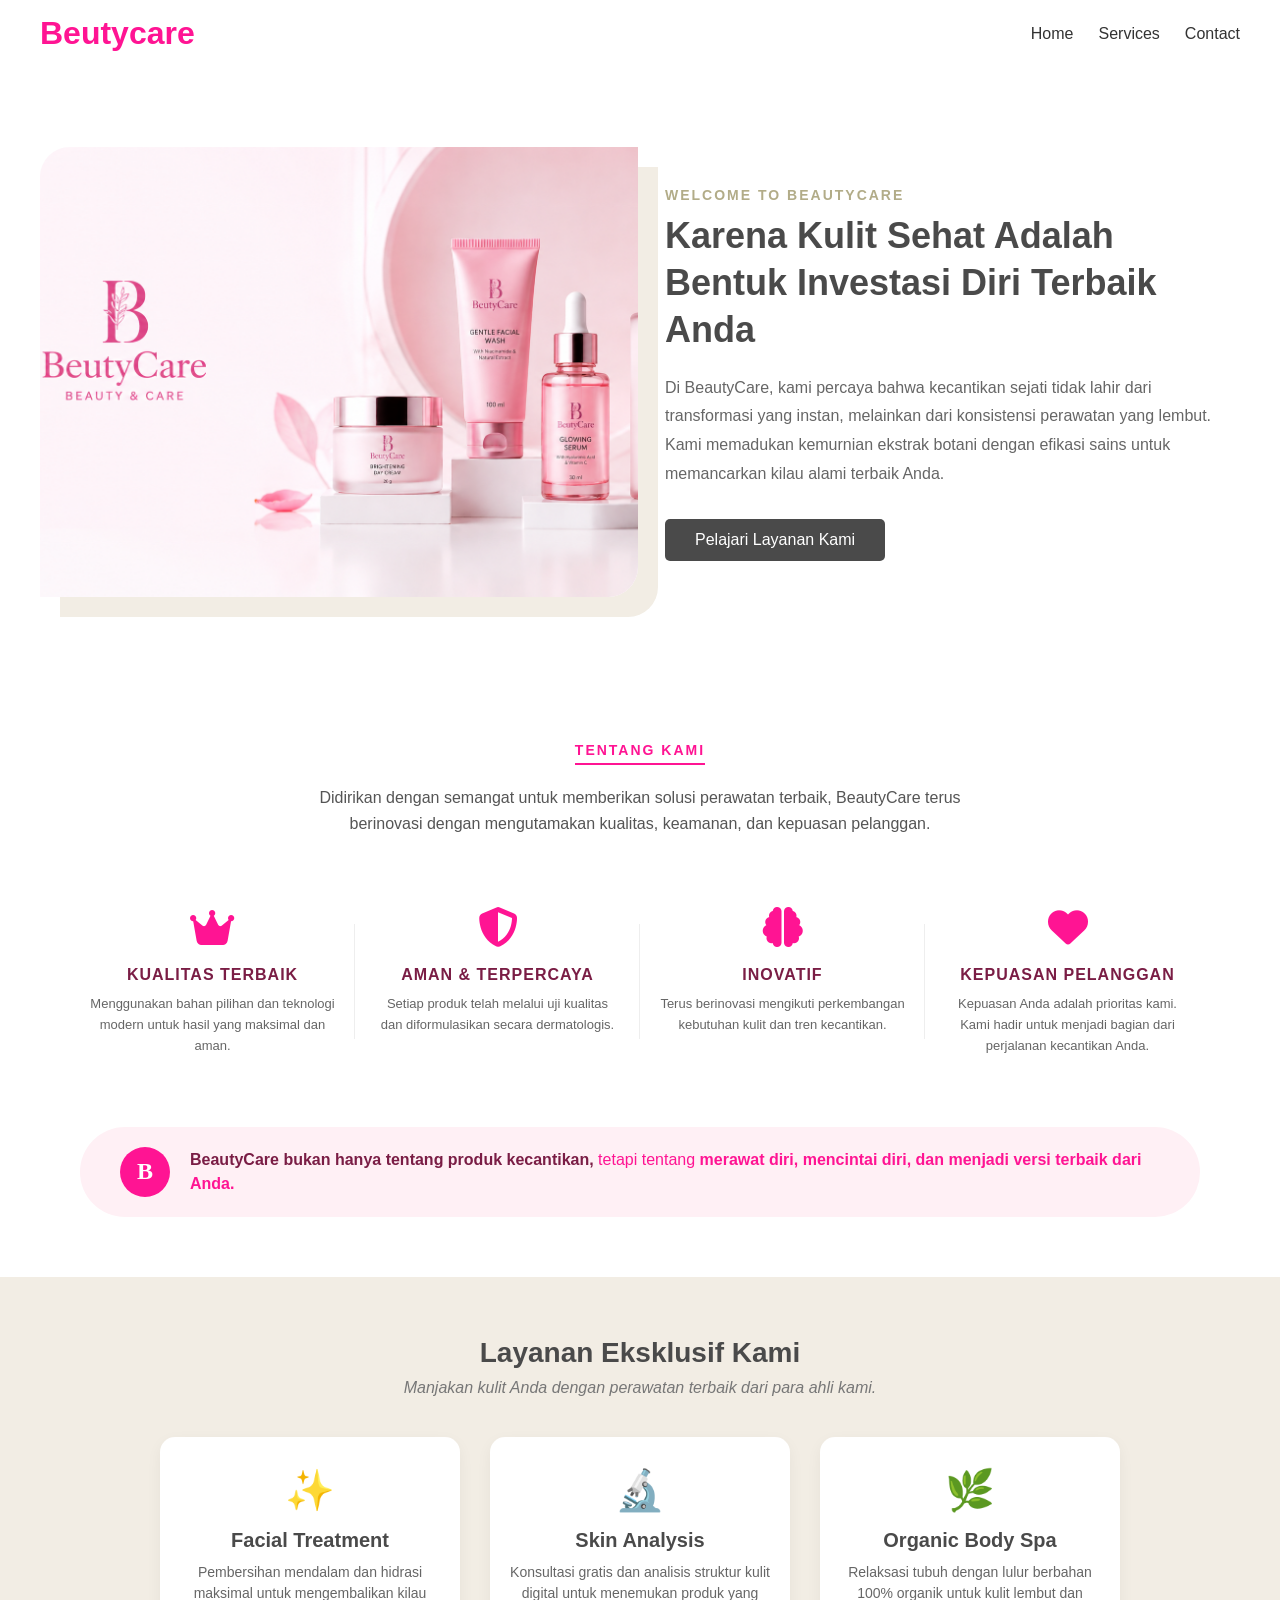
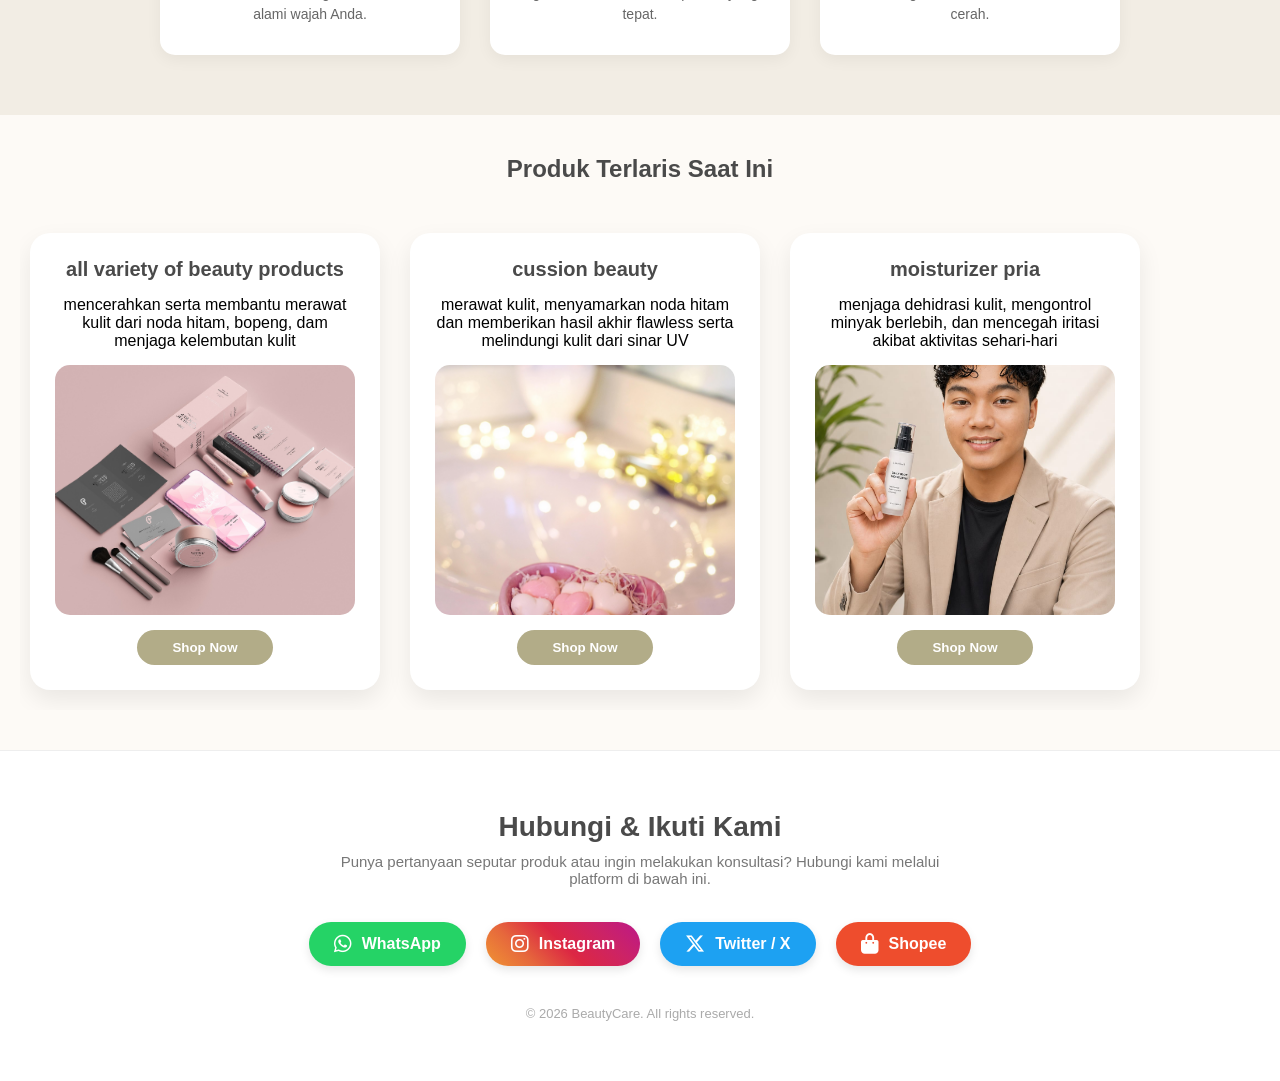
==== index.html @ 5759608c "Add files via upload" ====
<!DOCTYPE html>
<html lang="en">
<head>
  <meta charset="UTF-8">
  <meta name="viewport" content="width=device-width, initial-scale=1.0">
  <link rel="stylesheet" href="style.css">
  <link rel="stylesheet" href="https://cdnjs.cloudflare.com/ajax/libs/font-awesome/6.4.0/css/all.min.css">
  <title>Beutycare</title>
</head>
 <style>

  /*deskripsi umum untuk tentang perusahaan*/
  #Home {
    padding: 80px 40px;
    background-color: #ffffff;
    display: flex;
    justify-content: center;
}

.home-container {
    display: flex;
    align-items: center;
    gap: 50px;
    max-width: 1200px;
    width: 100%;
}

/* Mengatur Kolom Gambar */
.home-image {
    flex: 1;
}

.home-image img {
    width: 104%;
    max-width: 1000px;
    height: 450px;
    object-fit: cover;
    border-radius: 30px 0px 30px 0px; /* Bentuk sudut melengkung yang unik dan estetik */
    box-shadow: 20px 20px 0px #f2ede4; /* Efek aksen kotak di belakang gambar */
}

/* Mengatur Kolom Teks */
.home-content {
    flex: 1;
}

.home-content span {
    font-size: 14px;
    letter-spacing: 2px;
    color: #B2AC88; /* Hijau Sage */
    font-weight: bold;
    display: block;
    margin-bottom: 10px;
}

.home-content h2 {
    font-size: 36px;
    color: #4a4a4a;
    line-height: 1.3;
    margin-bottom: 20px;
    font-family: Arial, sans-serif;
}

.home-content p {
    font-size: 16px;
    color: #666;
    line-height: 1.8;
    margin-bottom: 30px;
}

/* Tombol Jelajah */
.btn-explore {
    display: inline-block;
    padding: 12px 30px;
    background-color: #4a4a4a;
    color: white;
    text-decoration: none;
    border-radius: 5px;
    font-weight: 500;
    transition: 0.3s;
}

.btn-explore:hover {
    background-color: #B2AC88;
    transform: translateX(5px); /* Efek bergeser sedikit ke kanan saat di-hover */
}

/* Responsif untuk Layanan HP */
@media (max-width: 768px) {
    .home-container {
        flex-direction: column; /* Gambar pindah ke atas, teks ke bawah saat di HP */
        text-align: center;
        gap: 30px;
    }
    .home-image img {
        height: 300px;
        box-shadow: none; /* Hilangkan aksen kotak di HP agar tidak penuh */
    }
}

*{
  margin: 0;
  padding: 0;
  box-sizing: border-box;
  font-family: Arial, sans-serif;
}
header{
  background: white;
  padding: 15px 40px;
  display: flex;
  align-items: center;
  justify-content: space-between;
  box-shadow: 0 2px 10px rgba(0,0,0,0.1);
}

.logo{
  font-size: 32px;
  font-weight: bold;
  color: deeppink;
}

.search-box{
  flex: 1;
  margin: 0 40px;
}

.search-box input{
  width: 100%;
  padding: 12px 20px;
  border-radius: 30px;
  border: 1px solid #ddd;
  outline: none;
  font-size: 16px;
  background: #f5f5f5;
}

nav ul{
  list-style: none;
  display: flex;
  align-items: center;
  gap: 25px;
}

nav ul li a{
  text-decoration: none;
  color: #333;
  font-weight: 500;
  transition: 0.3s;
}

nav ul li a:hover{
  color: deeppink;
}

.hero button{
  padding: 10px 20px;
  background: deeppink;
  color: white;
  border: none;
  border-radius: 5px;
  cursor: pointer;
  font-size: 16px;
  display: block;

}

.home img{
  margin: 20px 0;
  width: 500px;
  height: 350px;
  object-fit: cover;
}

/* Container Utama Section Produk (Menutupi seluruh lebar layar) */
.container-produk {
    width: 100%;
    padding: 40px 20px;
    background-color: #fdfaf6;
}

.container-produk h2 {
    text-align: center;
    margin-bottom: 30px;
    color: #4a4a4a;
}

/* JALUR SLIDE: Membuat list produk berjejer ke kanan dan bisa di-scroll */
.container-produk .produk-list {
    list-style: none;
    display: flex;          /* Membuat isi list berjejer ke kanan */
    gap: 30px;              /* Jarak antar kartu produk */
    overflow-x: auto;       /* MEMBUAT FITUR SLIDE: Jika produk penuh, otomatis bisa di-scroll ke kanan */
    padding: 20px 10px;     /* Ruang agar bayangan card tidak terpotong */
    scroll-behavior: smooth;/* Membuat pergerakan slide lebih halus */
}

/* Menyembunyikan scrollbar bawaan browser agar terlihat lebih rapi (Opsional) */
.container-produk .produk-list::-webkit-scrollbar {
    height: 8px;            /* Mengatur tinggi scrollbar */
}
.container-produk .produk-list::-webkit-scrollbar-thumb {
    background: #B2AC88;    /* Warna scrollbar disamakan dengan warna tombol */
    border-radius: 10px;
}

/* KARTU PRODUK (CARD): Style untuk masing-masing kotak produk */
.container-produk .card {
    background: white;
    min-width: 350px;       /* PENTING: Menahan ukuran card agar tidak mengkeret saat di-slide */
    max-width: 350px;       
    padding: 25px;
    border-radius: 20px;     
    box-shadow: 0 10px 25px rgba(0, 0, 0, 0.08); 
    text-align: center;      
    
    /* Flexbox internal card agar kontennya tersusun rapi ke bawah */
    display: flex;
    flex-direction: column;
    align-items: center;
    gap: 15px;
}

/* Mengatur Gambar di dalam Card */
.container-produk .card img {
    width: 100%;             
    height: 250px;          /* Kita kunci tingginya agar semua produk seragam */
    border-radius: 15px;     
    object-fit: cover;      /* Agar gambar tidak gepeng karena tingginya dikunci */
}

/* Mengatur Judul di dalam Card */
.container-produk .card h1 {
    font-size: 20px;
    color: #4a4a4a;
    margin: 0;
}

/* Mengatur Tombol di dalam Card */
.container-produk .card button {
    background-color: #B2AC88; 
    color: white;
    padding: 10px 35px;
    border: none;
    border-radius: 50px;      
    font-weight: bold;
    cursor: pointer;
    transition: 0.3s ease;
    margin-top: auto;       /* Memaksa posisi tombol selalu paling bawah card */
}

.container-produk .card button:hover {
    background-color: #8d856a;
    transform: translateY(-3px); 
}

#services {
    padding: 60px 20px;
    background-color: #f2ede4; /* Latar belakang sage/cream hangat */
    text-align: center;
}

#services h2 {
    color: #4a4a4a;
    font-size: 28px;
    margin-bottom: 10px;
}

#services .subtitle {
    color: #777;
    margin-bottom: 40px;
    font-style: italic;
}

/* Membuat container layanan agar kotaknya berjejer */
.services-container {
    display: flex;
    justify-content: center;
    gap: 30px;
    flex-wrap: wrap; /* Jika layar kekecilan (seperti di HP), kotak akan otomatis turun ke bawah */
    max-width: 1200px;
    margin: 0 auto;
}

/* Style untuk setiap kotak layanan */
.service-box {
    background: white;
    padding: 30px 20px;
    border-radius: 15px;
    width: 300px;
    box-shadow: 0 5px 15px rgba(0,0,0,0.05);
    transition: 0.3s;
}

.service-box:hover {
    transform: translateY(-5px); /* Efek naik sedikit saat didekati kursor */
    box-shadow: 0 8px 25px rgba(0,0,0,0.1);
}

.service-icon {
    font-size: 40px;
    margin-bottom: 15px;
}

.service-box h3 {
    color: #4a4a4a;
    margin-bottom: 10px;
    font-size: 20px;
}

.service-box p {
    font-size: 14px;
    color: #666;
    line-height: 1.5;
}
/* Section Kontak & Sosmed */
#contact {
    padding: 60px 20px;
    background-color: #ffffff;
    text-align: center;
    border-top: 1px solid #eee;
}

#contact h2 {
    color: #4a4a4a;
    font-size: 28px;
    margin-bottom: 10px;
}

#contact .contact-subtitle {
    color: #777;
    margin-bottom: 35px;
    max-width: 600px;
    margin-left: auto;
    margin-right: auto;
    font-size: 15px;
}

/* Container untuk membungkus semua tombol sosmed */
.social-container {
    display: flex;
    justify-content: center;
    gap: 20px;
    flex-wrap: wrap; /* Agar otomatis turun ke bawah jika dibuka di HP */
    margin-bottom: 40px;
}

/* Desain Dasar Tombol Sosmed */
.social-box {
    display: flex;
    align-items: center;
    gap: 10px;
    padding: 12px 25px;
    border-radius: 30px;
    text-decoration: none;
    color: white;
    font-weight: bold;
    font-size: 16px;
    box-shadow: 0 4px 10px rgba(0,0,0,0.1);
    transition: transform 0.3s, box-shadow 0.3s;
}

/* Efek saat kursor menyentuh tombol */
.social-box:hover {
    transform: translateY(-5px);
    box-shadow: 0 6px 15px rgba(0,0,0,0.15);
}

.social-box i {
    font-size: 20px; /* Memperbesar ukuran ikon */
}

/* Pewarnaan Khusus Masing-masing Platform */
.whatsapp {
    background-color: #25D366;
}

.instagram {
    background: linear-gradient(45deg, #f09433 0%, #e6683c 25%, #dc2743 50%, #cc2366 75%, #bc1888 100%);
}

.twitter {
    background-color: #1DA1F2; /* Atau #000000 untuk tema X baru */
}

.shopee {
    background-color: #EE4D2D;
}

/* Teks Hak Cipta di paling bawah */
.footer-text {
    font-size: 13px;
    color: #aaa;
    margin-top: 20px;
}

/* about us */
#about-us {
    padding: 60px 40px;
    background-color: #ffffff;
    max-width: 1200px;
    margin: 0 auto;
    text-align: center;
}

/* 1. Header Styling */
.about-header span {
    font-size: 14px;
    letter-spacing: 2px;
    color: deeppink;
    font-weight: bold;
    border-bottom: 2px solid deeppink;
    padding-bottom: 5px;
    display: inline-block;
    margin-bottom: 20px;
}

.about-header p {
    font-size: 16px;
    color: #555;
    max-width: 700px;
    margin: 0 auto 50px auto;
    line-height: 1.6;
}

/* 2. Grid 4 Kolom (Pillars) */
.about-pillars {
    display: flex;
    justify-content: space-between;
    gap: 20px;
    margin-bottom: 50px;
}

.pillar-item {
    flex: 1;
    padding: 20px 10px;
    position: relative;
}

/* Memberikan garis pembatas vertikal antar kolom (seperti di gambar) */
.pillar-item:not(:last-child)::after {
    content: "";
    position: absolute;
    right: -10px;
    top: 20%;
    height: 60%;
    width: 1px;
    background-color: #eee;
}

.pillar-icon {
    font-size: 40px;
    color: deeppink;
    margin-bottom: 15px;
}

.pillar-item h3 {
    font-size: 16px;
    color: #7a1d45; /* Warna maroon/pink gelap untuk teks judul */
    margin-bottom: 10px;
    letter-spacing: 1px;
}

.pillar-item p {
    font-size: 13px;
    color: #666;
    line-height: 1.6;
}

/* 3. Banner Quote Styling */
.about-banner {
    display: flex;
    align-items: center;
    background-color: #fff0f5; /* Warna background pink muda soft */
    padding: 20px 40px;
    border-radius: 50px; /* Membuat ujung banner membulat sempurna */
    text-align: left;
    gap: 20px;
    margin-top: 30px;
}

.banner-logo {
    background-color: deeppink;
    color: white;
    width: 50px;
    height: 50px;
    font-size: 24px;
    font-weight: bold;
    font-family: 'Playfair Display', serif;
    display: flex;
    align-items: center;
    justify-content: center;
    border-radius: 50%;
    flex-shrink: 0; /* Mencegah logo gepeng di layar kecil */
}

.banner-text {
    font-size: 16px;
    color: deeppink;
    line-height: 1.5;
}

.banner-text strong {
    color: #7a1d45;
}

.banner-text span {
    font-weight: bold;
}

/* 4. Responsive untuk Layanan Handphone */
@media (max-width: 768px) {
    .about-pillars {
        flex-direction: column; /* Berubah jadi susun ke bawah jika di HP */
        gap: 40px;
    }
    .pillar-item:not(:last-child)::after {
        display: none; /* Hilangkan garis pembatas di HP */
    }
    .about-banner {
        flex-direction: column;
        text-align: center;
        border-radius: 20px;
        padding: 20px;
    }
}

</style>

<body>

<header>
  <div class="logo">Beutycare</div>
  
 

  <nav>
    <ul>
      <li><a href="#Home">Home</a></li>
      <li><a href="#services">Services</a></li>
      <li><a href="#contact">Contact</a></li>
    </ul>
  </nav>

</header>


  <section id="Home">
  <div class="home-container">
    <div class="home-image">
      <img src="img/ChatGPT Image May 14, 2026, 08_53_21 PM.png" alt="BeautyCare Brand Story">
    </div>
    
    <div class="home-content">
      <span>WELCOME TO BEAUTYCARE</span>
      <h2>Karena Kulit Sehat Adalah Bentuk Investasi Diri Terbaik Anda</h2>
      <p>Di BeautyCare, kami percaya bahwa kecantikan sejati tidak lahir dari transformasi yang instan, melainkan dari konsistensi perawatan yang lembut. Kami memadukan kemurnian ekstrak botani dengan efikasi sains untuk memancarkan kilau alami terbaik Anda.</p>
      <a href="#services" class="btn-explore">Pelajari Layanan Kami</a>
    </div>
  </div>
</section>

<section id="about-us">
  <div class="about-header">
    <span>TENTANG KAMI</span>
    <p>Didirikan dengan semangat untuk memberikan solusi perawatan terbaik, BeautyCare terus berinovasi dengan mengutamakan kualitas, keamanan, dan kepuasan pelanggan.</p>
  </div>

  <div class="about-pillars">
    <div class="pillar-item">
      <div class="pillar-icon">
        <i class="fas fa-crown"></i> </div>
      <h3>KUALITAS TERBAIK</h3>
      <p>Menggunakan bahan pilihan dan teknologi modern untuk hasil yang maksimal dan aman.</p>
    </div>

    <div class="pillar-item">
      <div class="pillar-icon">
        <i class="fas fa-shield-alt"></i> </div>
      <h3>AMAN & TERPERCAYA</h3>
      <p>Setiap produk telah melalui uji kualitas dan diformulasikan secara dermatologis.</p>
    </div>

    <div class="pillar-item">
      <div class="pillar-icon">
        <i class="fas fa-brain"></i> </div>
      <h3>INOVATIF</h3>
      <p>Terus berinovasi mengikuti perkembangan kebutuhan kulit dan tren kecantikan.</p>
    </div>

    <div class="pillar-item">
      <div class="pillar-icon">
        <i class="fas fa-heart"></i> </div>
      <h3>KEPUASAN PELANGGAN</h3>
      <p>Kepuasan Anda adalah prioritas kami. Kami hadir untuk menjadi bagian dari perjalanan kecantikan Anda.</p>
    </div>
  </div>

  <div class="about-banner">
    <div class="banner-logo">B</div>
    <div class="banner-text">
      <strong>BeautyCare bukan hanya tentang produk kecantikan,</strong> 
      tetapi tentang <span>merawat diri, mencintai diri, dan menjadi versi terbaik dari Anda.</span>
    </div>
  </div>
</section>

  <section id="services">
  <h2>Layanan Eksklusif Kami</h2>
  <p class="subtitle">Manjakan kulit Anda dengan perawatan terbaik dari para ahli kami.</p>
  
  <div class="services-container">
    <div class="service-box">
      <div class="service-icon">✨</div>
      <h3>Facial Treatment</h3>
      <p>Pembersihan mendalam dan hidrasi maksimal untuk mengembalikan kilau alami wajah Anda.</p>
    </div>

    <div class="service-box">
      <div class="service-icon">🔬</div>
      <h3>Skin Analysis</h3>
      <p>Konsultasi gratis dan analisis struktur kulit digital untuk menemukan produk yang tepat.</p>
    </div>

    <div class="service-box">
      <div class="service-icon">🌿</div>
      <h3>Organic Body Spa</h3>
      <p>Relaksasi tubuh dengan lulur berbahan 100% organik untuk kulit lembut dan cerah.</p>
    </div>
  </div>
</section>

 <section class="container-produk">
  <h2>Produk Terlaris Saat Ini</h2> 

  <ul class="produk-list">
    
    <li class="card">
      <h1>all variety of beauty products</h1>
      <p> mencerahkan serta membantu merawat kulit dari noda hitam, bopeng, dam menjaga kelembutan kulit</p>
      <img src="img/pmvchamara-beauty-4993466_1920.jpg" alt="all variety of beauty products">
      <button>Shop Now</button>
    </li>

    <li class="card">
      <h1>cussion beauty</h1>
      <p>merawat kulit, menyamarkan noda hitam dan memberikan hasil akhir flawless serta melindungi kulit dari sinar UV</p>
      <img src="img/jillwellington-bathroom-sink-3940726_1920.jpg" alt="cusion beauty">
      <button>Shop Now</button>
    </li>

    <li class="card">
      <h1>moisturizer pria</h1>
      <p>menjaga dehidrasi kulit, mengontrol minyak berlebih, dan mencegah iritasi akibat aktivitas sehari-hari</p>
      <img src="img/IMG-20260514-WA0013.jpg" alt="moisturizer pria">
      <button>Shop Now</button>
    </li>

  </ul>
</section>


<section id="contact">
  <h2>Hubungi & Ikuti Kami</h2>
  <p class="contact-subtitle">Punya pertanyaan seputar produk atau ingin melakukan konsultasi? Hubungi kami melalui platform di bawah ini.</p>
  
  <div class="social-container">
    <a href="https://wa.me/628123456789" target="_blank" class="social-box whatsapp">
      <i class="fab fa-whatsapp"></i>
      <span>WhatsApp</span>
    </a>

    <a href="https://instagram.com/username_anda" target="_blank" class="social-box instagram">
      <i class="fab fa-instagram"></i>
      <span>Instagram</span>
    </a>

    <a href="https://twitter.com/username_anda" target="_blank" class="social-box twitter">
      <i class="fab fa-x-twitter"></i>
      <span>Twitter / X</span>
    </a>

    <a href="https://shopee.co.id/shop_anda" target="_blank" class="social-box shopee">
      <i class="fas fa-shopping-bag"></i>
      <span>Shopee</span>
    </a>
  </div>
  
  <p class="footer-text">&copy; 2026 BeautyCare. All rights reserved.</p>
</section>
</body>
</html>
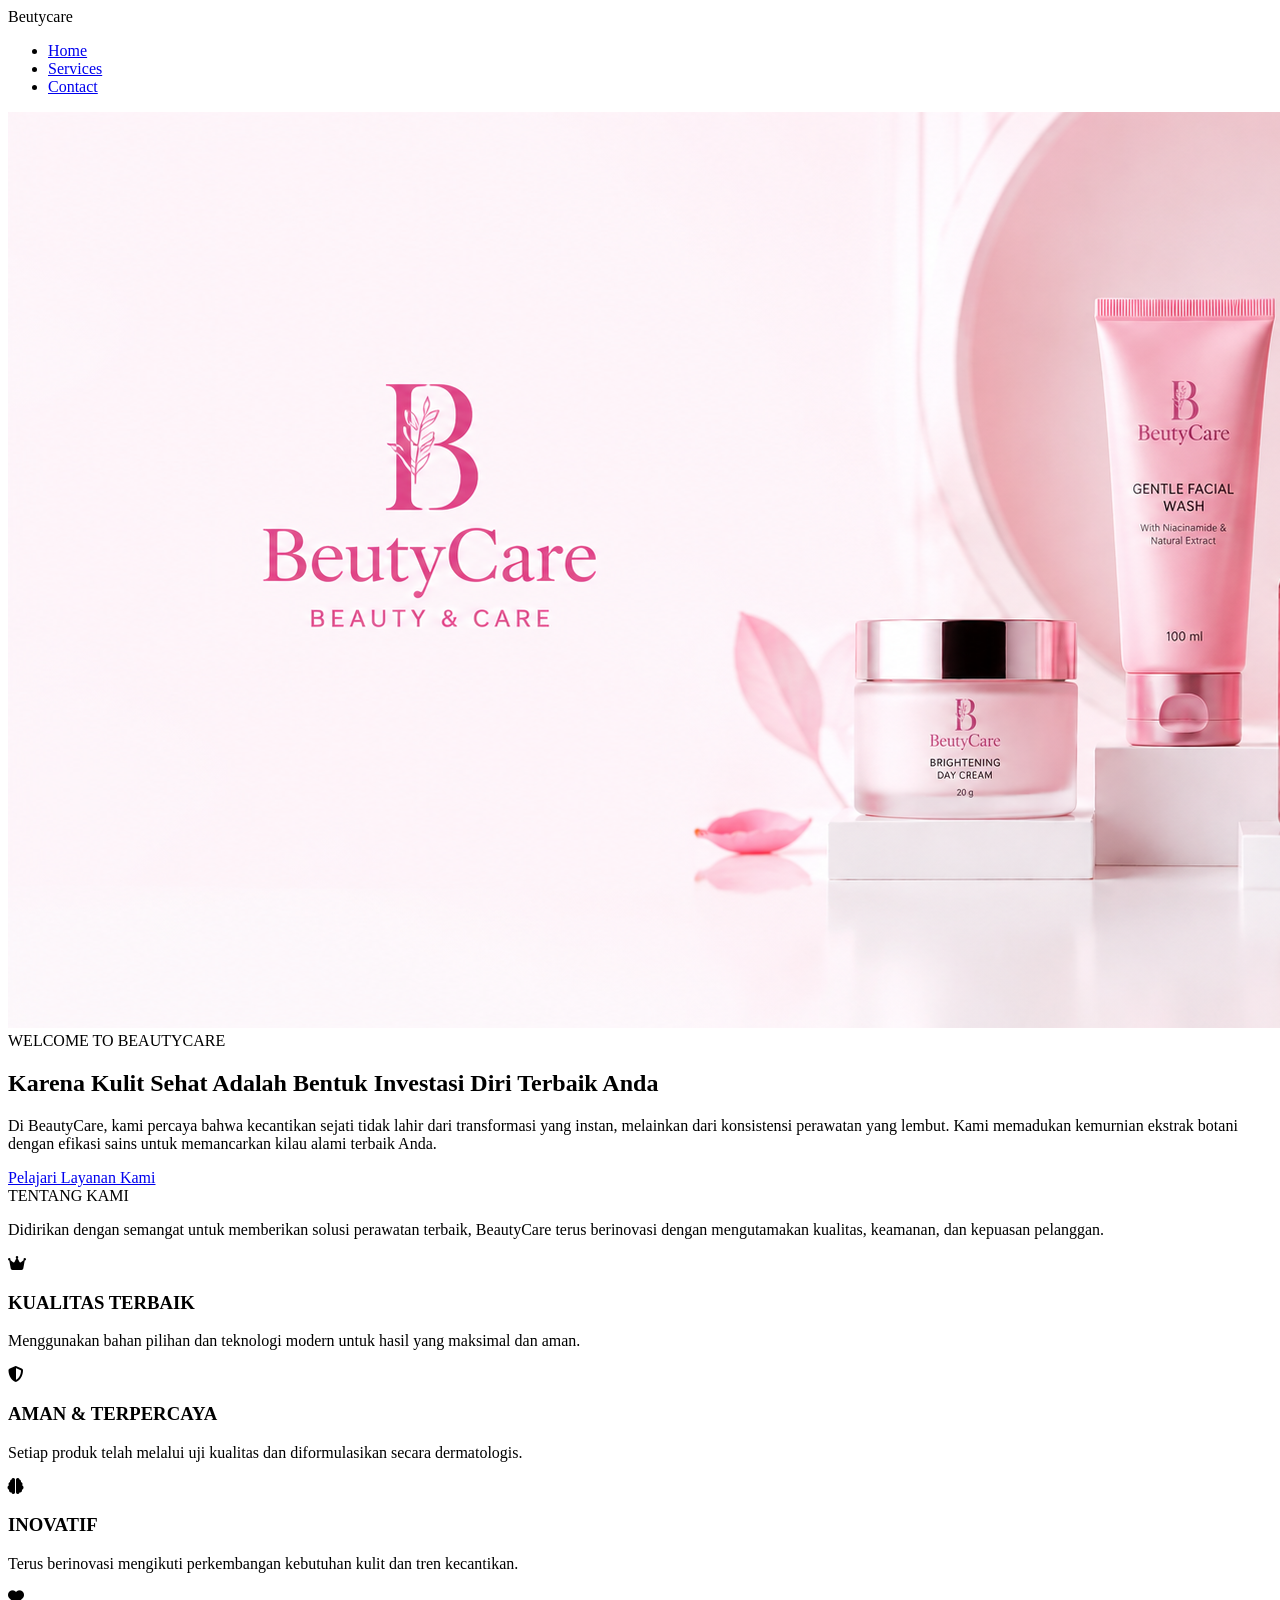
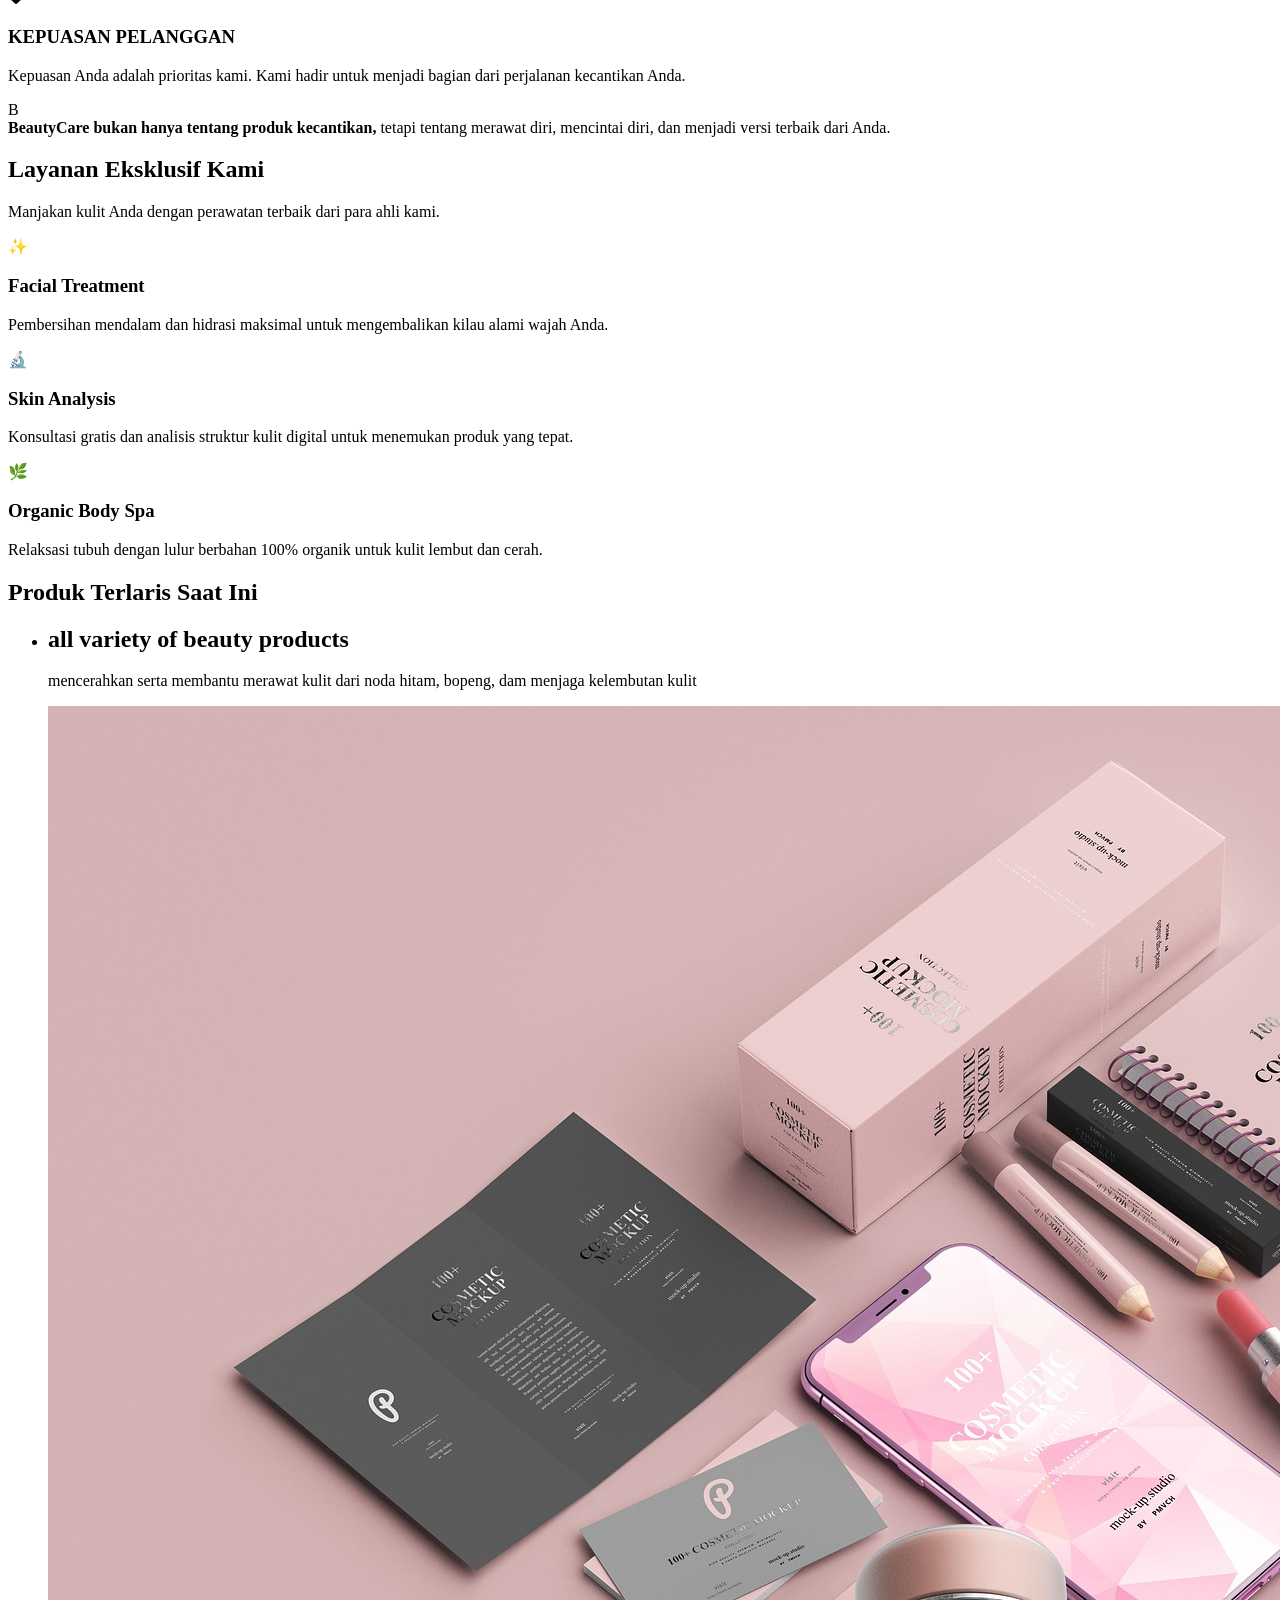
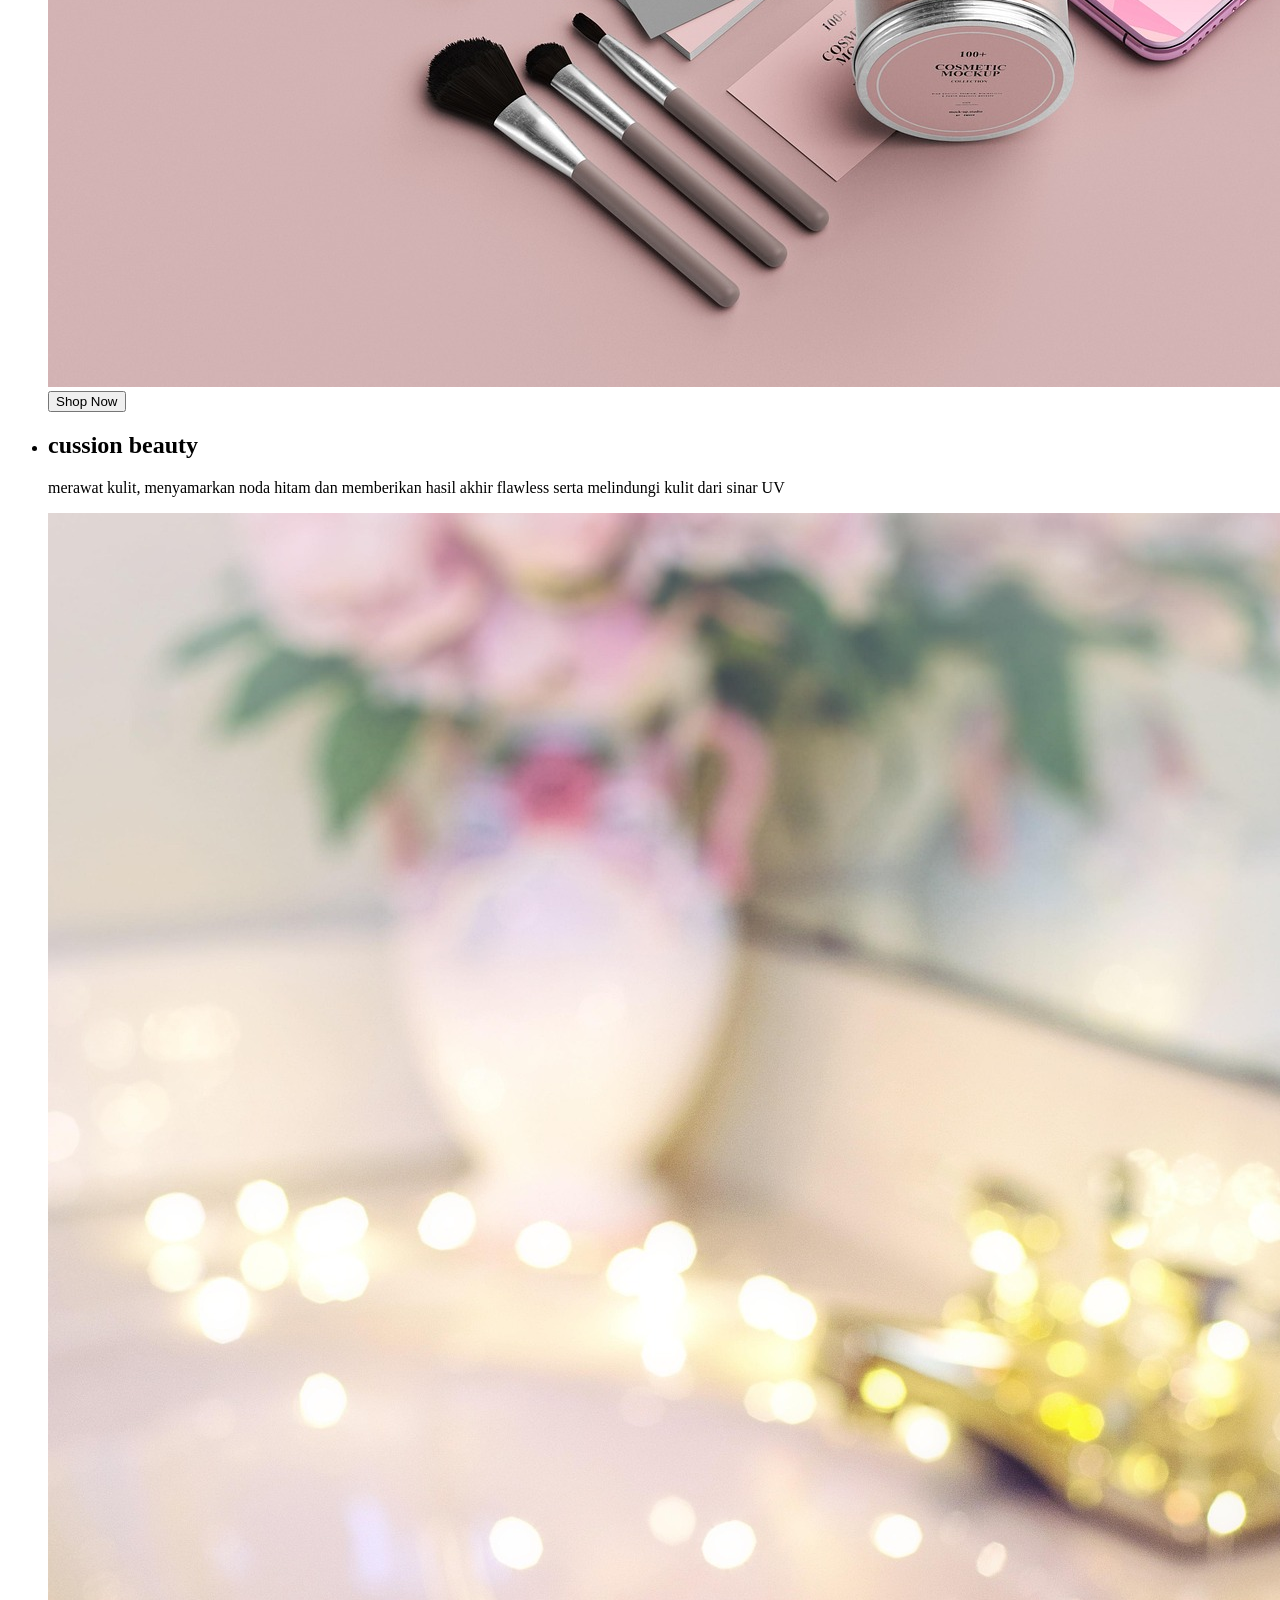
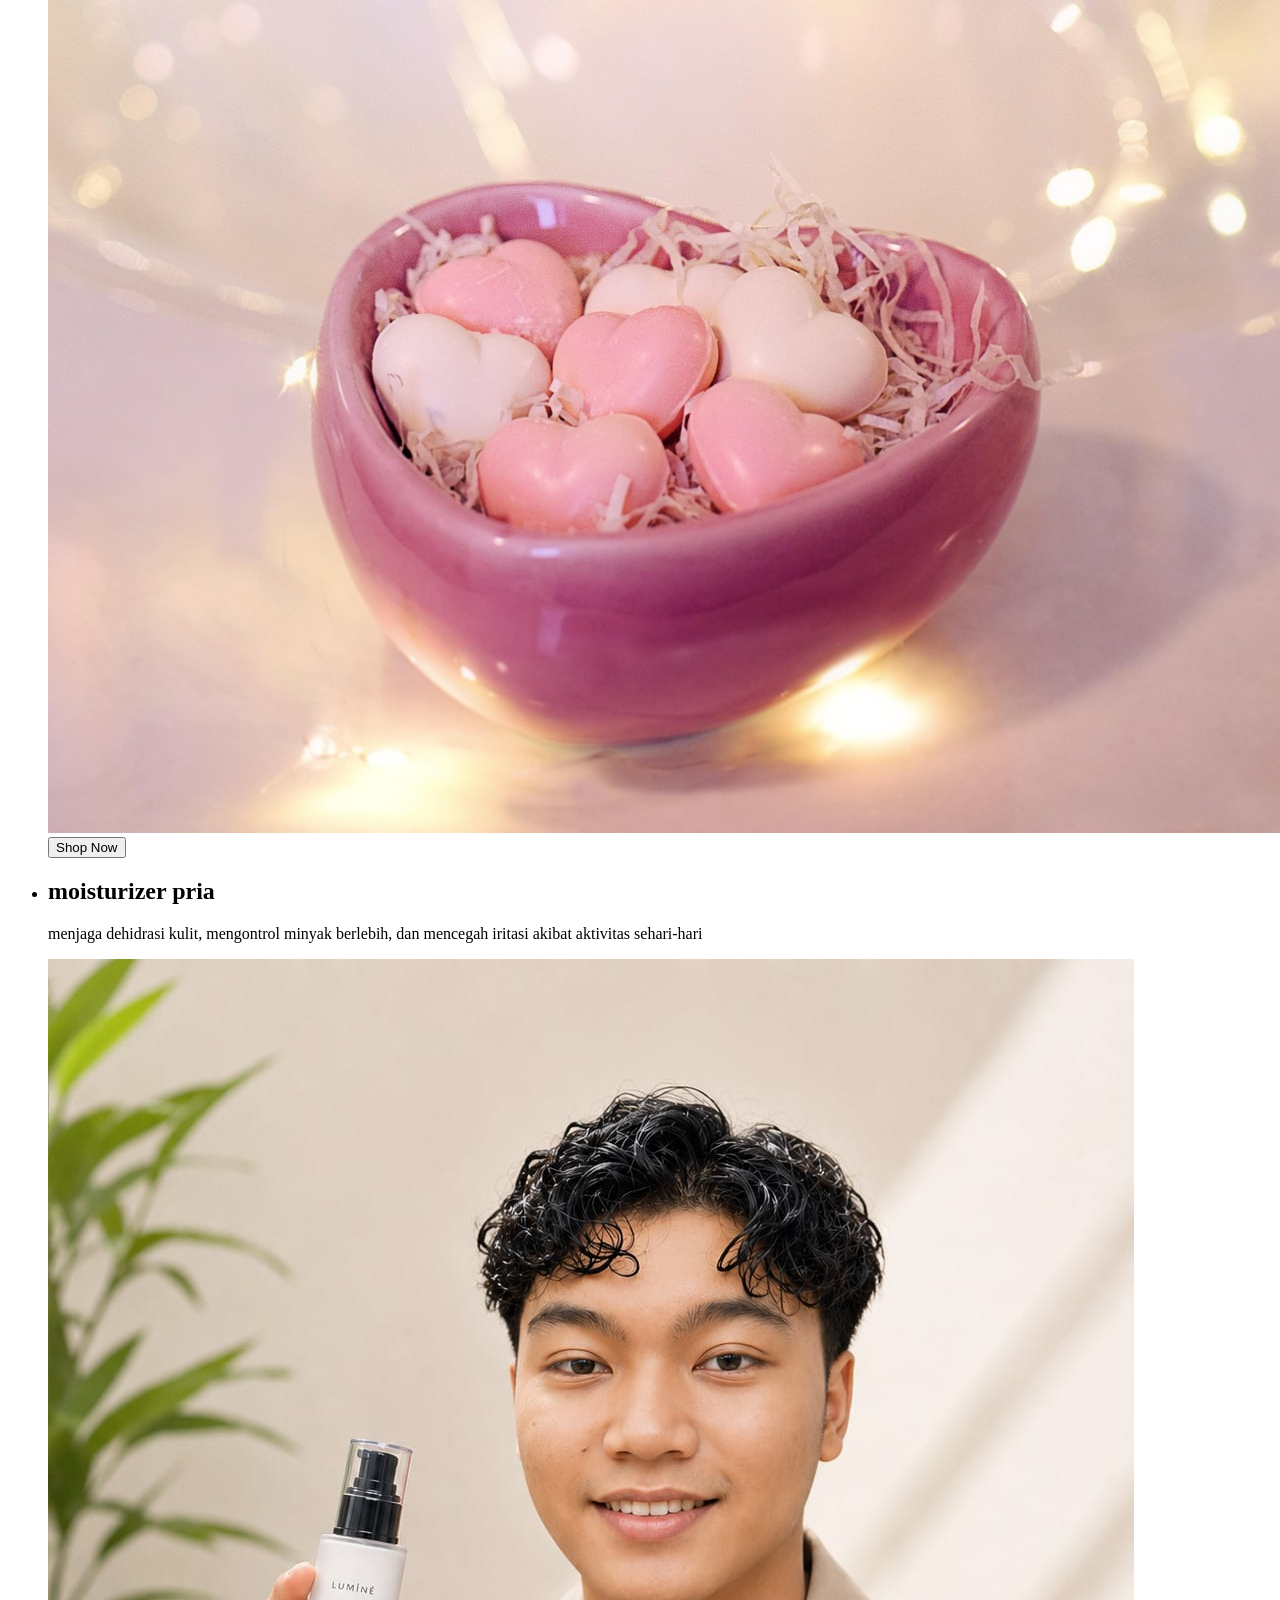
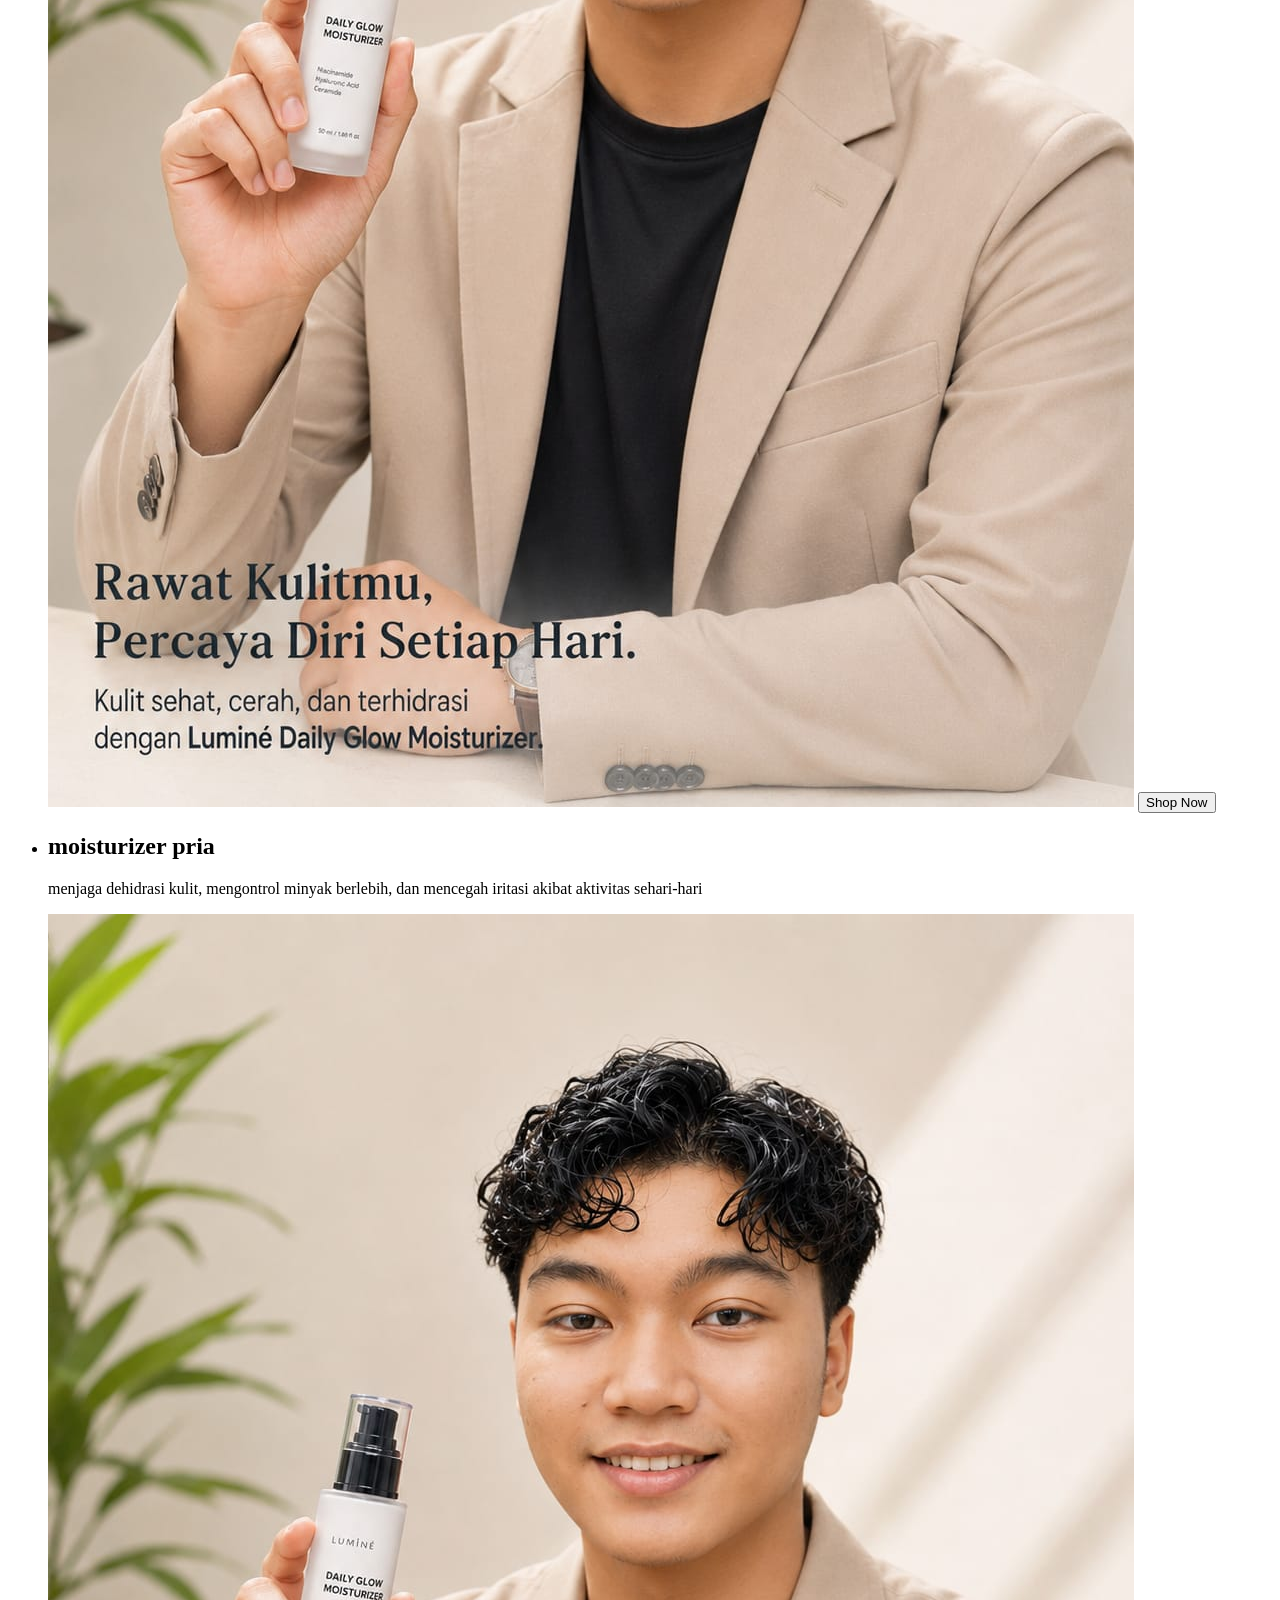
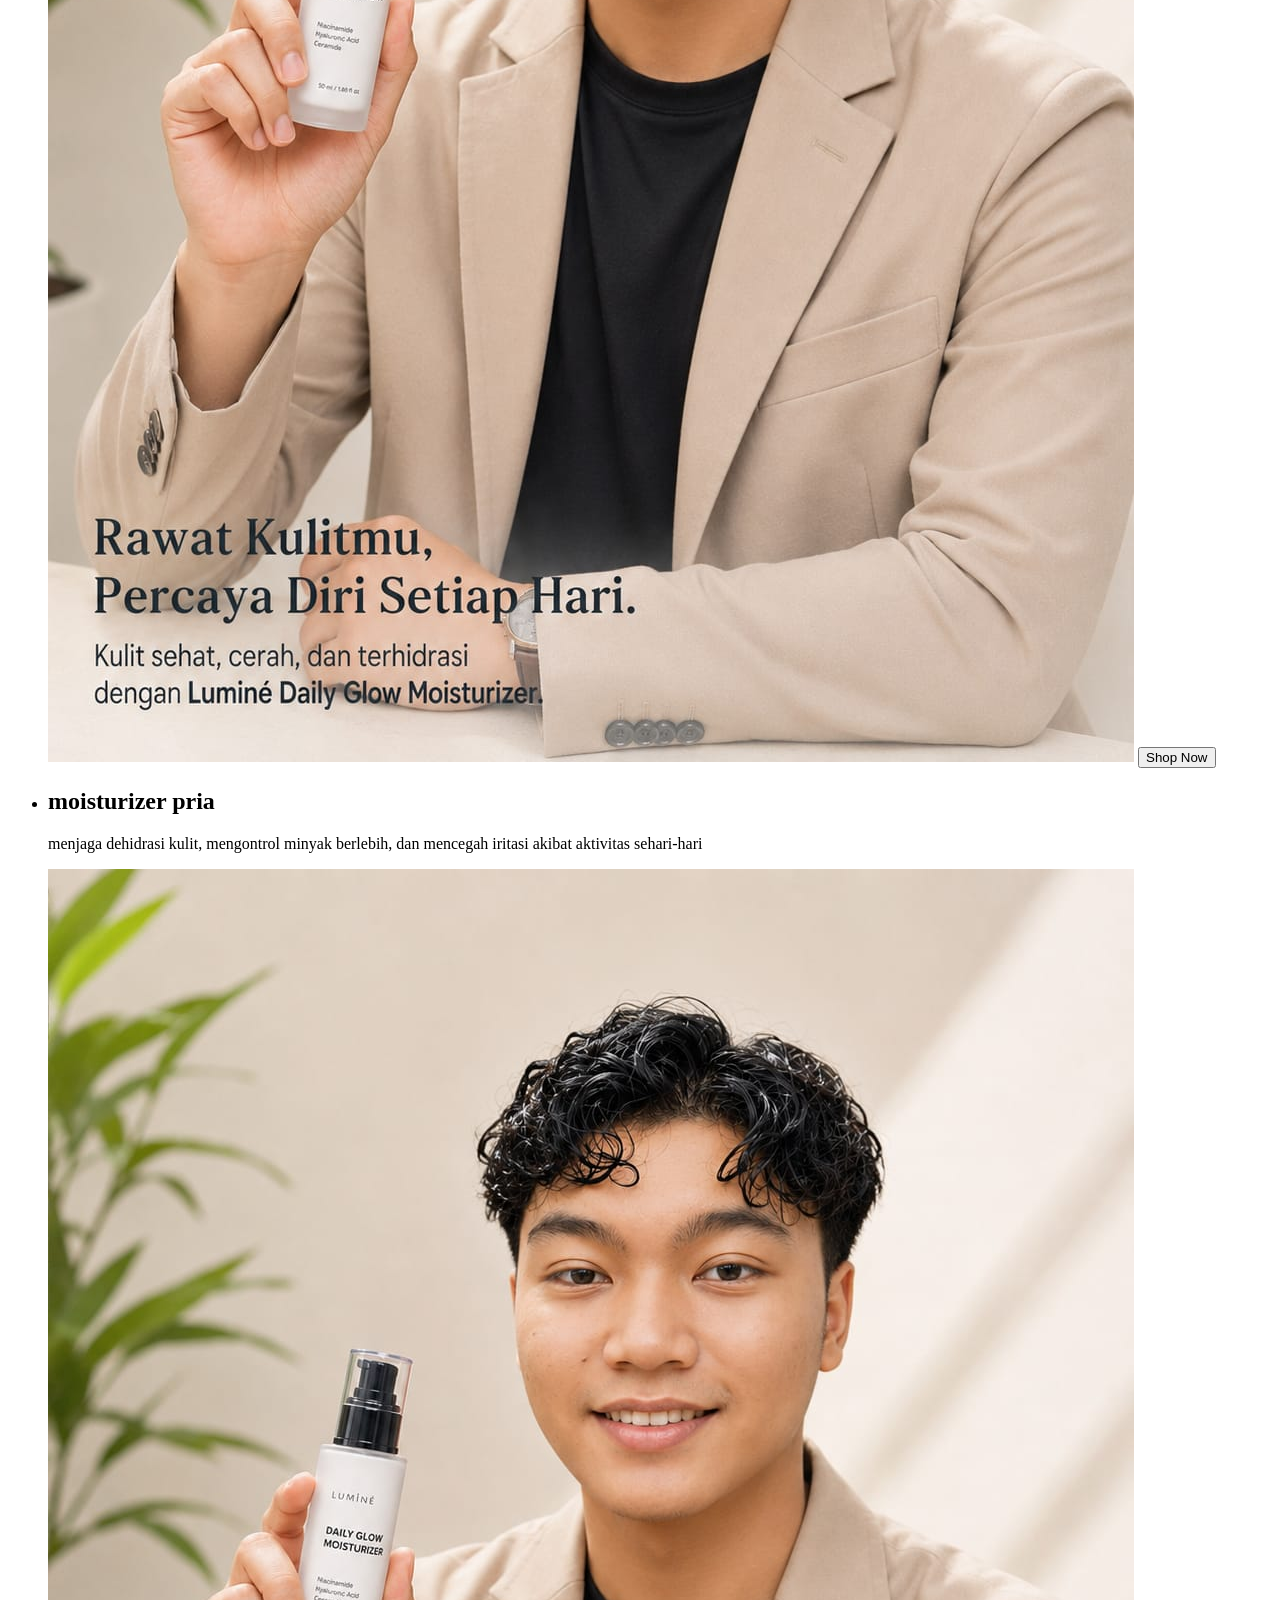
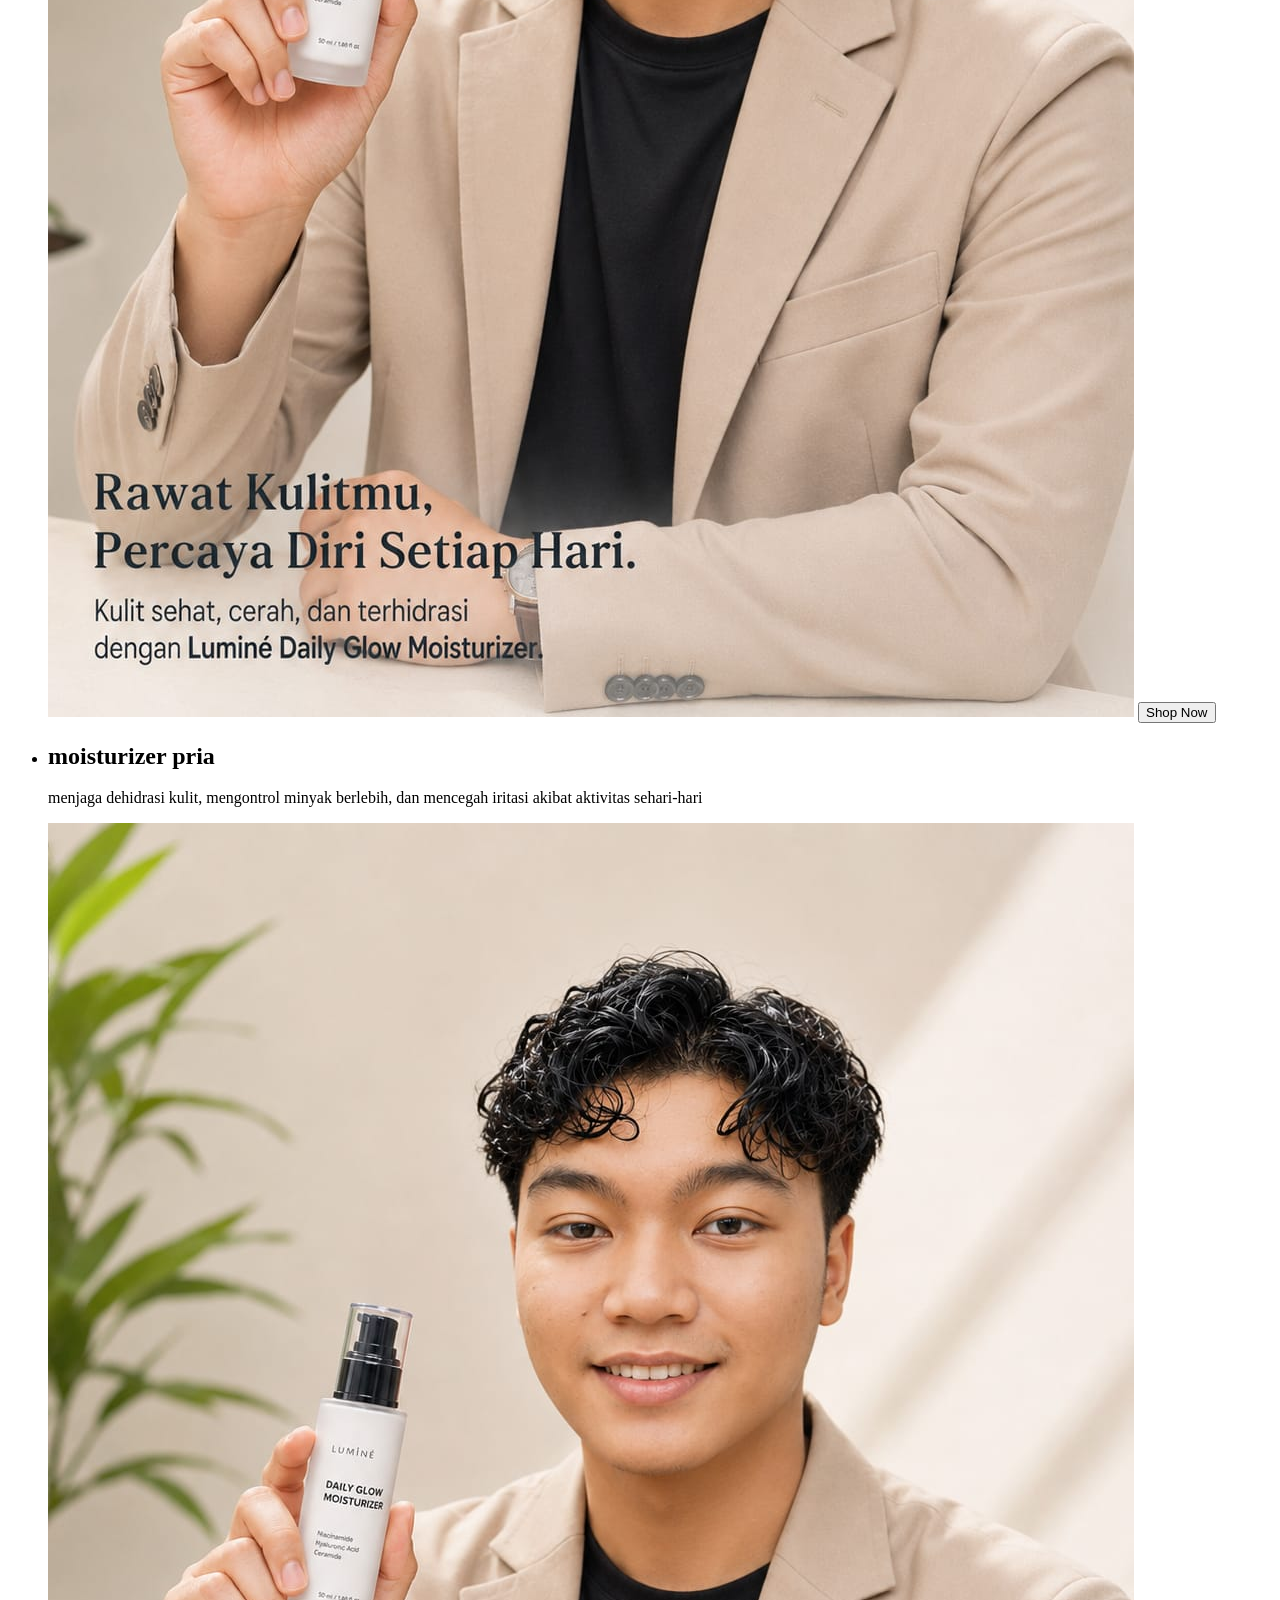
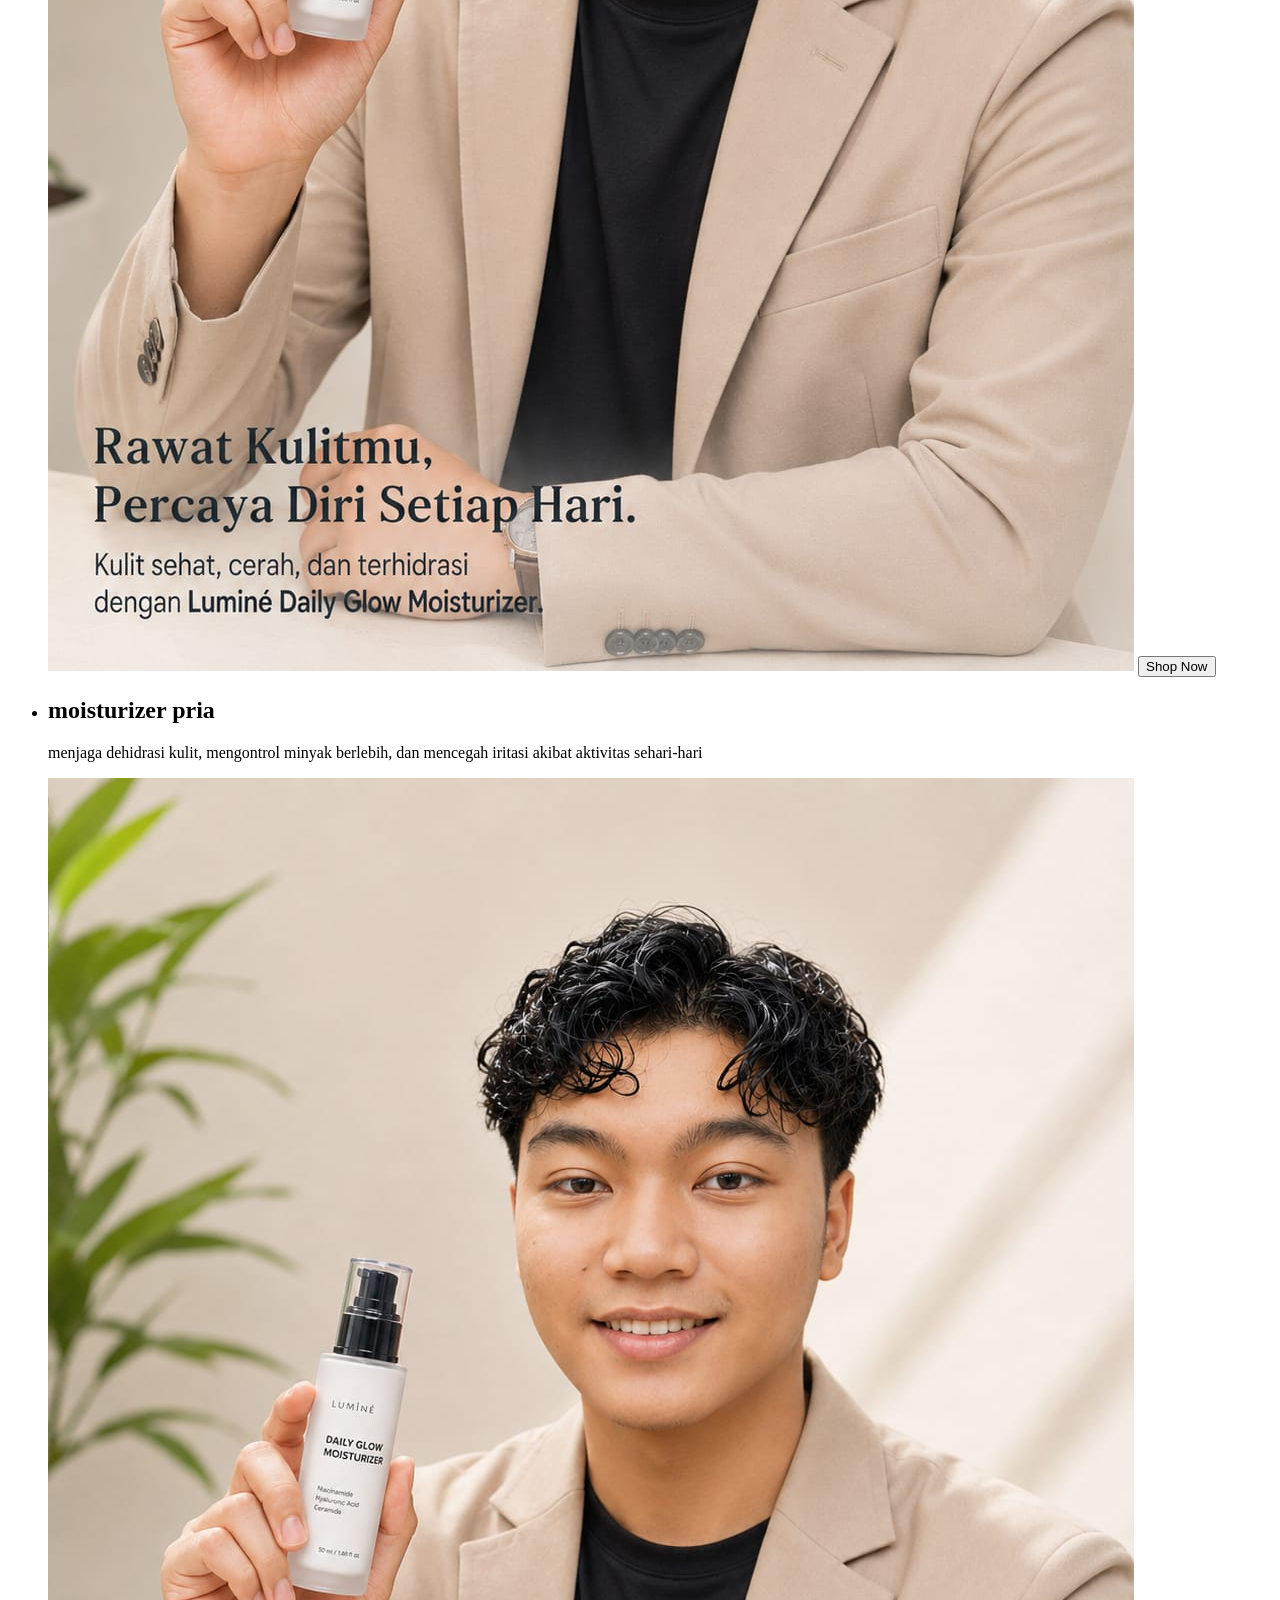
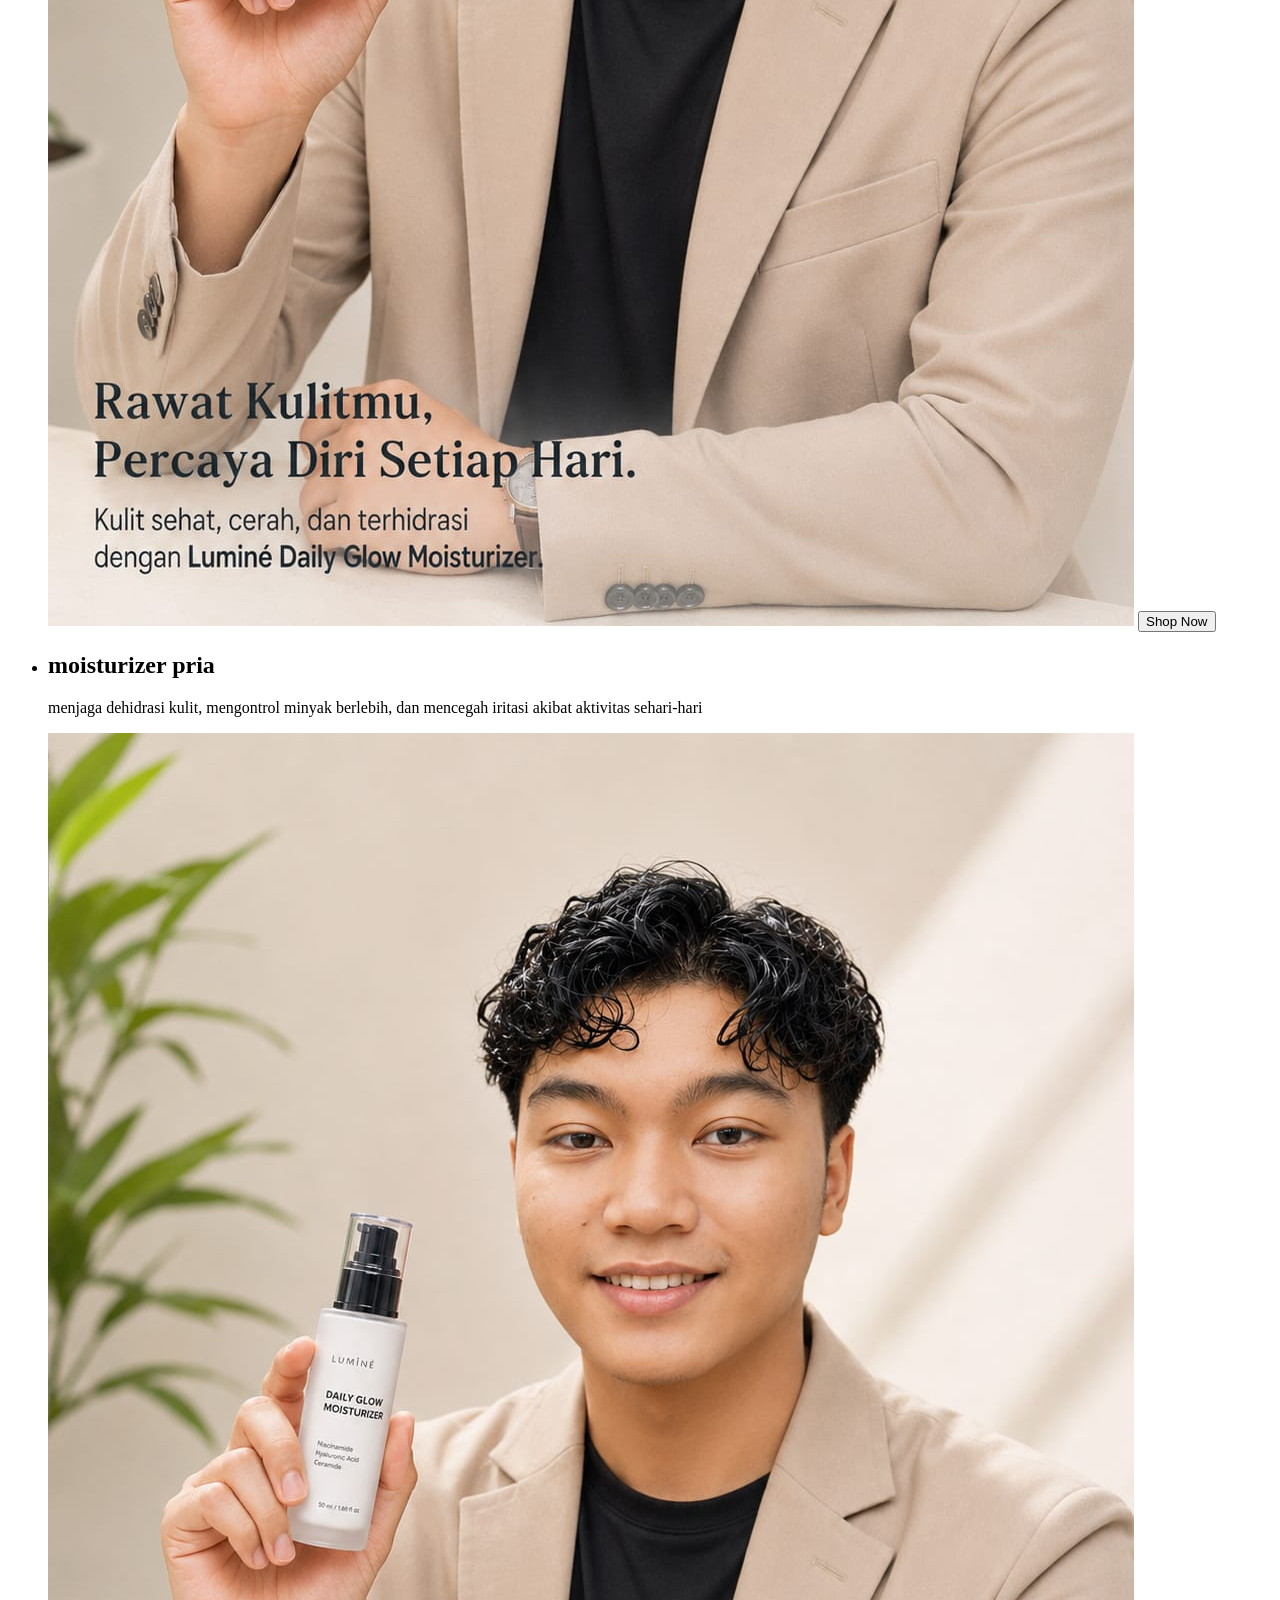
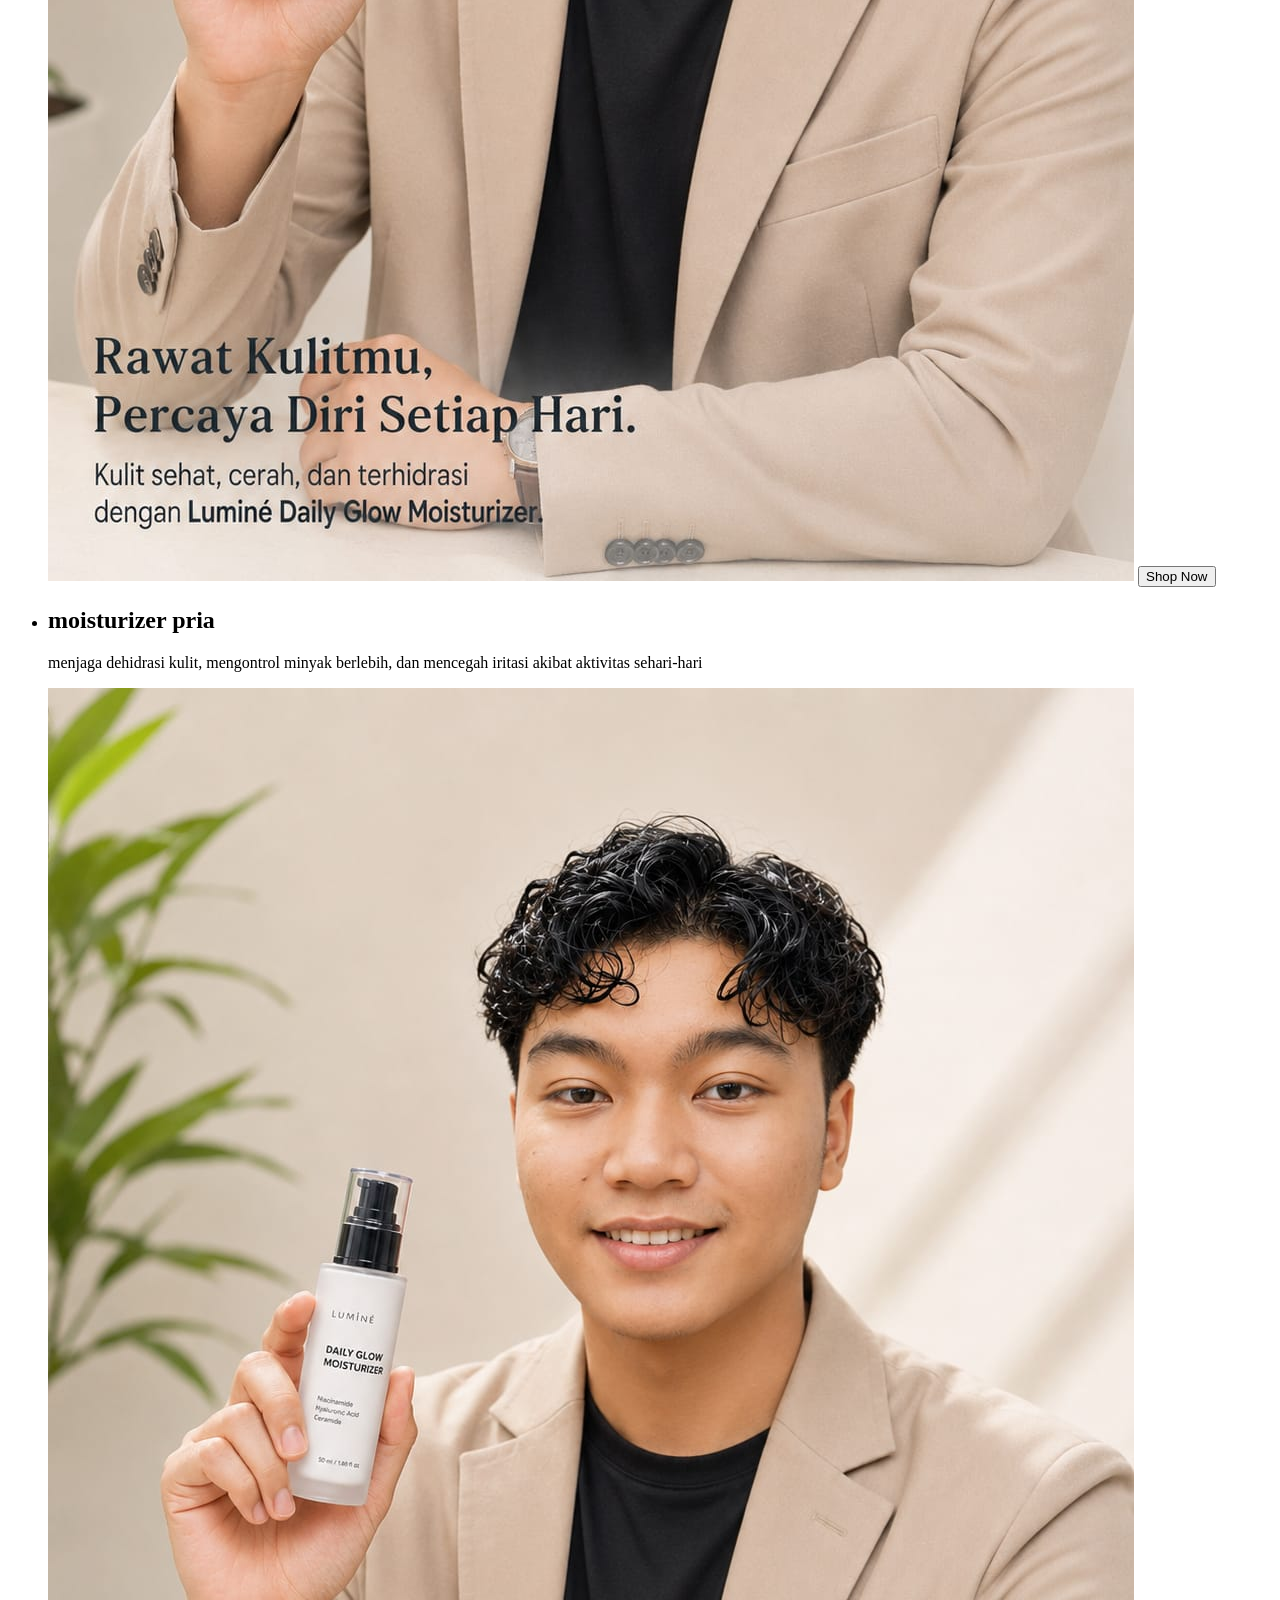
==== commit eda63246: "Update index.html" ====
--- a/index.html
+++ b/index.html
@@ -7,525 +7,6 @@
   <link rel="stylesheet" href="https://cdnjs.cloudflare.com/ajax/libs/font-awesome/6.4.0/css/all.min.css">
   <title>Beutycare</title>
 </head>
- <style>
-
-  /*deskripsi umum untuk tentang perusahaan*/
-  #Home {
-    padding: 80px 40px;
-    background-color: #ffffff;
-    display: flex;
-    justify-content: center;
-}
-
-.home-container {
-    display: flex;
-    align-items: center;
-    gap: 50px;
-    max-width: 1200px;
-    width: 100%;
-}
-
-/* Mengatur Kolom Gambar */
-.home-image {
-    flex: 1;
-}
-
-.home-image img {
-    width: 104%;
-    max-width: 1000px;
-    height: 450px;
-    object-fit: cover;
-    border-radius: 30px 0px 30px 0px; /* Bentuk sudut melengkung yang unik dan estetik */
-    box-shadow: 20px 20px 0px #f2ede4; /* Efek aksen kotak di belakang gambar */
-}
-
-/* Mengatur Kolom Teks */
-.home-content {
-    flex: 1;
-}
-
-.home-content span {
-    font-size: 14px;
-    letter-spacing: 2px;
-    color: #B2AC88; /* Hijau Sage */
-    font-weight: bold;
-    display: block;
-    margin-bottom: 10px;
-}
-
-.home-content h2 {
-    font-size: 36px;
-    color: #4a4a4a;
-    line-height: 1.3;
-    margin-bottom: 20px;
-    font-family: Arial, sans-serif;
-}
-
-.home-content p {
-    font-size: 16px;
-    color: #666;
-    line-height: 1.8;
-    margin-bottom: 30px;
-}
-
-/* Tombol Jelajah */
-.btn-explore {
-    display: inline-block;
-    padding: 12px 30px;
-    background-color: #4a4a4a;
-    color: white;
-    text-decoration: none;
-    border-radius: 5px;
-    font-weight: 500;
-    transition: 0.3s;
-}
-
-.btn-explore:hover {
-    background-color: #B2AC88;
-    transform: translateX(5px); /* Efek bergeser sedikit ke kanan saat di-hover */
-}
-
-/* Responsif untuk Layanan HP */
-@media (max-width: 768px) {
-    .home-container {
-        flex-direction: column; /* Gambar pindah ke atas, teks ke bawah saat di HP */
-        text-align: center;
-        gap: 30px;
-    }
-    .home-image img {
-        height: 300px;
-        box-shadow: none; /* Hilangkan aksen kotak di HP agar tidak penuh */
-    }
-}
-
-*{
-  margin: 0;
-  padding: 0;
-  box-sizing: border-box;
-  font-family: Arial, sans-serif;
-}
-header{
-  background: white;
-  padding: 15px 40px;
-  display: flex;
-  align-items: center;
-  justify-content: space-between;
-  box-shadow: 0 2px 10px rgba(0,0,0,0.1);
-}
-
-.logo{
-  font-size: 32px;
-  font-weight: bold;
-  color: deeppink;
-}
-
-.search-box{
-  flex: 1;
-  margin: 0 40px;
-}
-
-.search-box input{
-  width: 100%;
-  padding: 12px 20px;
-  border-radius: 30px;
-  border: 1px solid #ddd;
-  outline: none;
-  font-size: 16px;
-  background: #f5f5f5;
-}
-
-nav ul{
-  list-style: none;
-  display: flex;
-  align-items: center;
-  gap: 25px;
-}
-
-nav ul li a{
-  text-decoration: none;
-  color: #333;
-  font-weight: 500;
-  transition: 0.3s;
-}
-
-nav ul li a:hover{
-  color: deeppink;
-}
-
-.hero button{
-  padding: 10px 20px;
-  background: deeppink;
-  color: white;
-  border: none;
-  border-radius: 5px;
-  cursor: pointer;
-  font-size: 16px;
-  display: block;
-
-}
-
-.home img{
-  margin: 20px 0;
-  width: 500px;
-  height: 350px;
-  object-fit: cover;
-}
-
-/* Container Utama Section Produk (Menutupi seluruh lebar layar) */
-.container-produk {
-    width: 100%;
-    padding: 40px 20px;
-    background-color: #fdfaf6;
-}
-
-.container-produk h2 {
-    text-align: center;
-    margin-bottom: 30px;
-    color: #4a4a4a;
-}
-
-/* JALUR SLIDE: Membuat list produk berjejer ke kanan dan bisa di-scroll */
-.container-produk .produk-list {
-    list-style: none;
-    display: flex;          /* Membuat isi list berjejer ke kanan */
-    gap: 30px;              /* Jarak antar kartu produk */
-    overflow-x: auto;       /* MEMBUAT FITUR SLIDE: Jika produk penuh, otomatis bisa di-scroll ke kanan */
-    padding: 20px 10px;     /* Ruang agar bayangan card tidak terpotong */
-    scroll-behavior: smooth;/* Membuat pergerakan slide lebih halus */
-}
-
-/* Menyembunyikan scrollbar bawaan browser agar terlihat lebih rapi (Opsional) */
-.container-produk .produk-list::-webkit-scrollbar {
-    height: 8px;            /* Mengatur tinggi scrollbar */
-}
-.container-produk .produk-list::-webkit-scrollbar-thumb {
-    background: #B2AC88;    /* Warna scrollbar disamakan dengan warna tombol */
-    border-radius: 10px;
-}
-
-/* KARTU PRODUK (CARD): Style untuk masing-masing kotak produk */
-.container-produk .card {
-    background: white;
-    min-width: 350px;       /* PENTING: Menahan ukuran card agar tidak mengkeret saat di-slide */
-    max-width: 350px;       
-    padding: 25px;
-    border-radius: 20px;     
-    box-shadow: 0 10px 25px rgba(0, 0, 0, 0.08); 
-    text-align: center;      
-    
-    /* Flexbox internal card agar kontennya tersusun rapi ke bawah */
-    display: flex;
-    flex-direction: column;
-    align-items: center;
-    gap: 15px;
-}
-
-/* Mengatur Gambar di dalam Card */
-.container-produk .card img {
-    width: 100%;             
-    height: 250px;          /* Kita kunci tingginya agar semua produk seragam */
-    border-radius: 15px;     
-    object-fit: cover;      /* Agar gambar tidak gepeng karena tingginya dikunci */
-}
-
-/* Mengatur Judul di dalam Card */
-.container-produk .card h1 {
-    font-size: 20px;
-    color: #4a4a4a;
-    margin: 0;
-}
-
-/* Mengatur Tombol di dalam Card */
-.container-produk .card button {
-    background-color: #B2AC88; 
-    color: white;
-    padding: 10px 35px;
-    border: none;
-    border-radius: 50px;      
-    font-weight: bold;
-    cursor: pointer;
-    transition: 0.3s ease;
-    margin-top: auto;       /* Memaksa posisi tombol selalu paling bawah card */
-}
-
-.container-produk .card button:hover {
-    background-color: #8d856a;
-    transform: translateY(-3px); 
-}
-
-#services {
-    padding: 60px 20px;
-    background-color: #f2ede4; /* Latar belakang sage/cream hangat */
-    text-align: center;
-}
-
-#services h2 {
-    color: #4a4a4a;
-    font-size: 28px;
-    margin-bottom: 10px;
-}
-
-#services .subtitle {
-    color: #777;
-    margin-bottom: 40px;
-    font-style: italic;
-}
-
-/* Membuat container layanan agar kotaknya berjejer */
-.services-container {
-    display: flex;
-    justify-content: center;
-    gap: 30px;
-    flex-wrap: wrap; /* Jika layar kekecilan (seperti di HP), kotak akan otomatis turun ke bawah */
-    max-width: 1200px;
-    margin: 0 auto;
-}
-
-/* Style untuk setiap kotak layanan */
-.service-box {
-    background: white;
-    padding: 30px 20px;
-    border-radius: 15px;
-    width: 300px;
-    box-shadow: 0 5px 15px rgba(0,0,0,0.05);
-    transition: 0.3s;
-}
-
-.service-box:hover {
-    transform: translateY(-5px); /* Efek naik sedikit saat didekati kursor */
-    box-shadow: 0 8px 25px rgba(0,0,0,0.1);
-}
-
-.service-icon {
-    font-size: 40px;
-    margin-bottom: 15px;
-}
-
-.service-box h3 {
-    color: #4a4a4a;
-    margin-bottom: 10px;
-    font-size: 20px;
-}
-
-.service-box p {
-    font-size: 14px;
-    color: #666;
-    line-height: 1.5;
-}
-/* Section Kontak & Sosmed */
-#contact {
-    padding: 60px 20px;
-    background-color: #ffffff;
-    text-align: center;
-    border-top: 1px solid #eee;
-}
-
-#contact h2 {
-    color: #4a4a4a;
-    font-size: 28px;
-    margin-bottom: 10px;
-}
-
-#contact .contact-subtitle {
-    color: #777;
-    margin-bottom: 35px;
-    max-width: 600px;
-    margin-left: auto;
-    margin-right: auto;
-    font-size: 15px;
-}
-
-/* Container untuk membungkus semua tombol sosmed */
-.social-container {
-    display: flex;
-    justify-content: center;
-    gap: 20px;
-    flex-wrap: wrap; /* Agar otomatis turun ke bawah jika dibuka di HP */
-    margin-bottom: 40px;
-}
-
-/* Desain Dasar Tombol Sosmed */
-.social-box {
-    display: flex;
-    align-items: center;
-    gap: 10px;
-    padding: 12px 25px;
-    border-radius: 30px;
-    text-decoration: none;
-    color: white;
-    font-weight: bold;
-    font-size: 16px;
-    box-shadow: 0 4px 10px rgba(0,0,0,0.1);
-    transition: transform 0.3s, box-shadow 0.3s;
-}
-
-/* Efek saat kursor menyentuh tombol */
-.social-box:hover {
-    transform: translateY(-5px);
-    box-shadow: 0 6px 15px rgba(0,0,0,0.15);
-}
-
-.social-box i {
-    font-size: 20px; /* Memperbesar ukuran ikon */
-}
-
-/* Pewarnaan Khusus Masing-masing Platform */
-.whatsapp {
-    background-color: #25D366;
-}
-
-.instagram {
-    background: linear-gradient(45deg, #f09433 0%, #e6683c 25%, #dc2743 50%, #cc2366 75%, #bc1888 100%);
-}
-
-.twitter {
-    background-color: #1DA1F2; /* Atau #000000 untuk tema X baru */
-}
-
-.shopee {
-    background-color: #EE4D2D;
-}
-
-/* Teks Hak Cipta di paling bawah */
-.footer-text {
-    font-size: 13px;
-    color: #aaa;
-    margin-top: 20px;
-}
-
-/* about us */
-#about-us {
-    padding: 60px 40px;
-    background-color: #ffffff;
-    max-width: 1200px;
-    margin: 0 auto;
-    text-align: center;
-}
-
-/* 1. Header Styling */
-.about-header span {
-    font-size: 14px;
-    letter-spacing: 2px;
-    color: deeppink;
-    font-weight: bold;
-    border-bottom: 2px solid deeppink;
-    padding-bottom: 5px;
-    display: inline-block;
-    margin-bottom: 20px;
-}
-
-.about-header p {
-    font-size: 16px;
-    color: #555;
-    max-width: 700px;
-    margin: 0 auto 50px auto;
-    line-height: 1.6;
-}
-
-/* 2. Grid 4 Kolom (Pillars) */
-.about-pillars {
-    display: flex;
-    justify-content: space-between;
-    gap: 20px;
-    margin-bottom: 50px;
-}
-
-.pillar-item {
-    flex: 1;
-    padding: 20px 10px;
-    position: relative;
-}
-
-/* Memberikan garis pembatas vertikal antar kolom (seperti di gambar) */
-.pillar-item:not(:last-child)::after {
-    content: "";
-    position: absolute;
-    right: -10px;
-    top: 20%;
-    height: 60%;
-    width: 1px;
-    background-color: #eee;
-}
-
-.pillar-icon {
-    font-size: 40px;
-    color: deeppink;
-    margin-bottom: 15px;
-}
-
-.pillar-item h3 {
-    font-size: 16px;
-    color: #7a1d45; /* Warna maroon/pink gelap untuk teks judul */
-    margin-bottom: 10px;
-    letter-spacing: 1px;
-}
-
-.pillar-item p {
-    font-size: 13px;
-    color: #666;
-    line-height: 1.6;
-}
-
-/* 3. Banner Quote Styling */
-.about-banner {
-    display: flex;
-    align-items: center;
-    background-color: #fff0f5; /* Warna background pink muda soft */
-    padding: 20px 40px;
-    border-radius: 50px; /* Membuat ujung banner membulat sempurna */
-    text-align: left;
-    gap: 20px;
-    margin-top: 30px;
-}
-
-.banner-logo {
-    background-color: deeppink;
-    color: white;
-    width: 50px;
-    height: 50px;
-    font-size: 24px;
-    font-weight: bold;
-    font-family: 'Playfair Display', serif;
-    display: flex;
-    align-items: center;
-    justify-content: center;
-    border-radius: 50%;
-    flex-shrink: 0; /* Mencegah logo gepeng di layar kecil */
-}
-
-.banner-text {
-    font-size: 16px;
-    color: deeppink;
-    line-height: 1.5;
-}
-
-.banner-text strong {
-    color: #7a1d45;
-}
-
-.banner-text span {
-    font-weight: bold;
-}
-
-/* 4. Responsive untuk Layanan Handphone */
-@media (max-width: 768px) {
-    .about-pillars {
-        flex-direction: column; /* Berubah jadi susun ke bawah jika di HP */
-        gap: 40px;
-    }
-    .pillar-item:not(:last-child)::after {
-        display: none; /* Hilangkan garis pembatas di HP */
-    }
-    .about-banner {
-        flex-direction: column;
-        text-align: center;
-        border-radius: 20px;
-        padding: 20px;
-    }
-}
-
-</style>
-
 <body>
 
 <header>
@@ -655,6 +136,62 @@
       <button>Shop Now</button>
     </li>
 
+     <li class="card">
+      <h1>moisturizer pria</h1>
+      <p>menjaga dehidrasi kulit, mengontrol minyak berlebih, dan mencegah iritasi akibat aktivitas sehari-hari</p>
+      <img src="img/IMG-20260514-WA0013.jpg" alt="moisturizer pria">
+      <button>Shop Now</button>
+    </li>
+
+     <li class="card">
+      <h1>moisturizer pria</h1>
+      <p>menjaga dehidrasi kulit, mengontrol minyak berlebih, dan mencegah iritasi akibat aktivitas sehari-hari</p>
+      <img src="img/IMG-20260514-WA0013.jpg" alt="moisturizer pria">
+      <button>Shop Now</button>
+    </li>
+
+     <li class="card">
+      <h1>moisturizer pria</h1>
+      <p>menjaga dehidrasi kulit, mengontrol minyak berlebih, dan mencegah iritasi akibat aktivitas sehari-hari</p>
+      <img src="img/IMG-20260514-WA0013.jpg" alt="moisturizer pria">
+      <button>Shop Now</button>
+    </li>
+
+     <li class="card">
+      <h1>moisturizer pria</h1>
+      <p>menjaga dehidrasi kulit, mengontrol minyak berlebih, dan mencegah iritasi akibat aktivitas sehari-hari</p>
+      <img src="img/IMG-20260514-WA0013.jpg" alt="moisturizer pria">
+      <button>Shop Now</button>
+    </li>
+
+     <li class="card">
+      <h1>moisturizer pria</h1>
+      <p>menjaga dehidrasi kulit, mengontrol minyak berlebih, dan mencegah iritasi akibat aktivitas sehari-hari</p>
+      <img src="img/IMG-20260514-WA0013.jpg" alt="moisturizer pria">
+      <button>Shop Now</button>
+    </li>
+
+     <li class="card">
+      <h1>moisturizer pria</h1>
+      <p>menjaga dehidrasi kulit, mengontrol minyak berlebih, dan mencegah iritasi akibat aktivitas sehari-hari</p>
+      <img src="img/IMG-20260514-WA0013.jpg" alt="moisturizer pria">
+      <button>Shop Now</button>
+    </li>
+
+     <li class="card">
+      <h1>moisturizer pria</h1>
+      <p>menjaga dehidrasi kulit, mengontrol minyak berlebih, dan mencegah iritasi akibat aktivitas sehari-hari</p>
+      <img src="img/IMG-20260514-WA0013.jpg" alt="moisturizer pria">
+      <button>Shop Now</button>
+    </li>
+
+     <li class="card">
+      <h1>moisturizer pria</h1>
+      <p>menjaga dehidrasi kulit, mengontrol minyak berlebih, dan mencegah iritasi akibat aktivitas sehari-hari</p>
+      <img src="img/IMG-20260514-WA0013.jpg" alt="moisturizer pria">
+      <button>Shop Now</button>
+    </li>
+
   </ul>
 </section>
 
@@ -688,4 +225,4 @@
   <p class="footer-text">&copy; 2026 BeautyCare. All rights reserved.</p>
 </section>
 </body>
-</html>+</html>
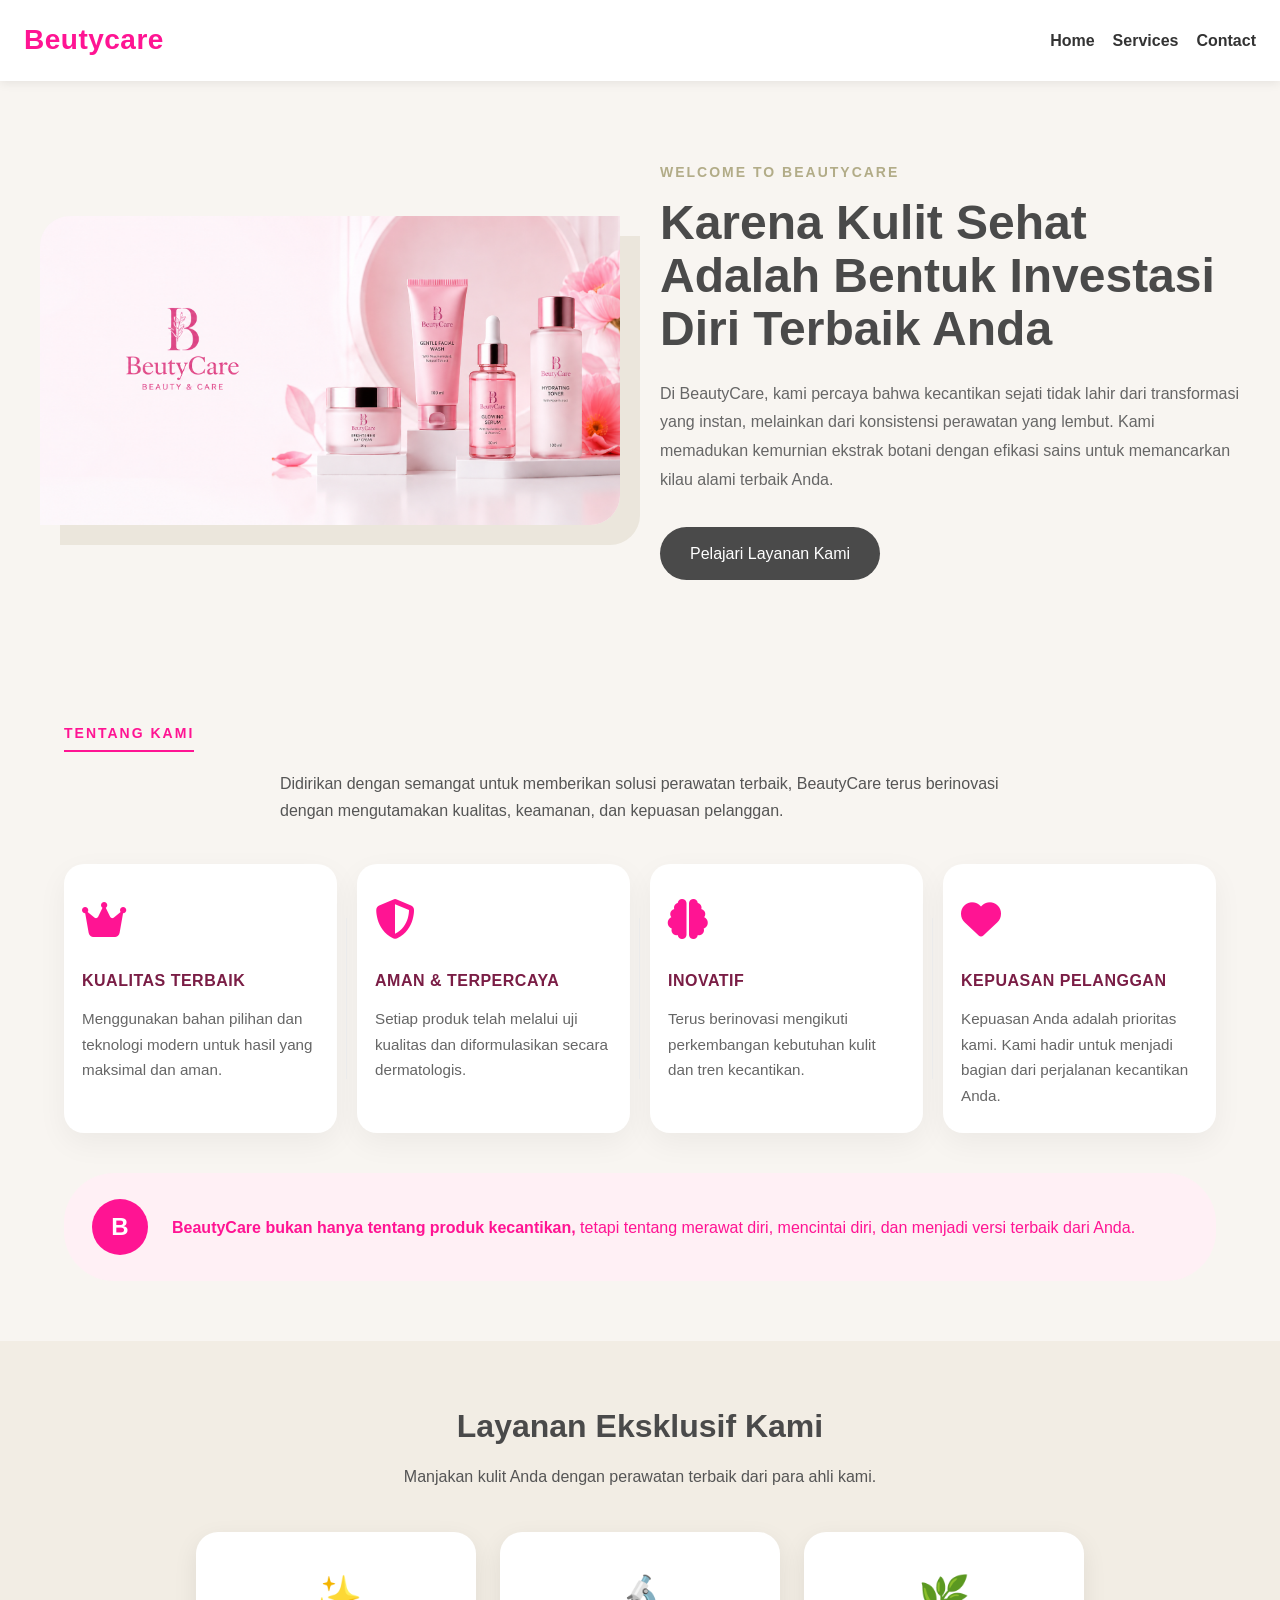
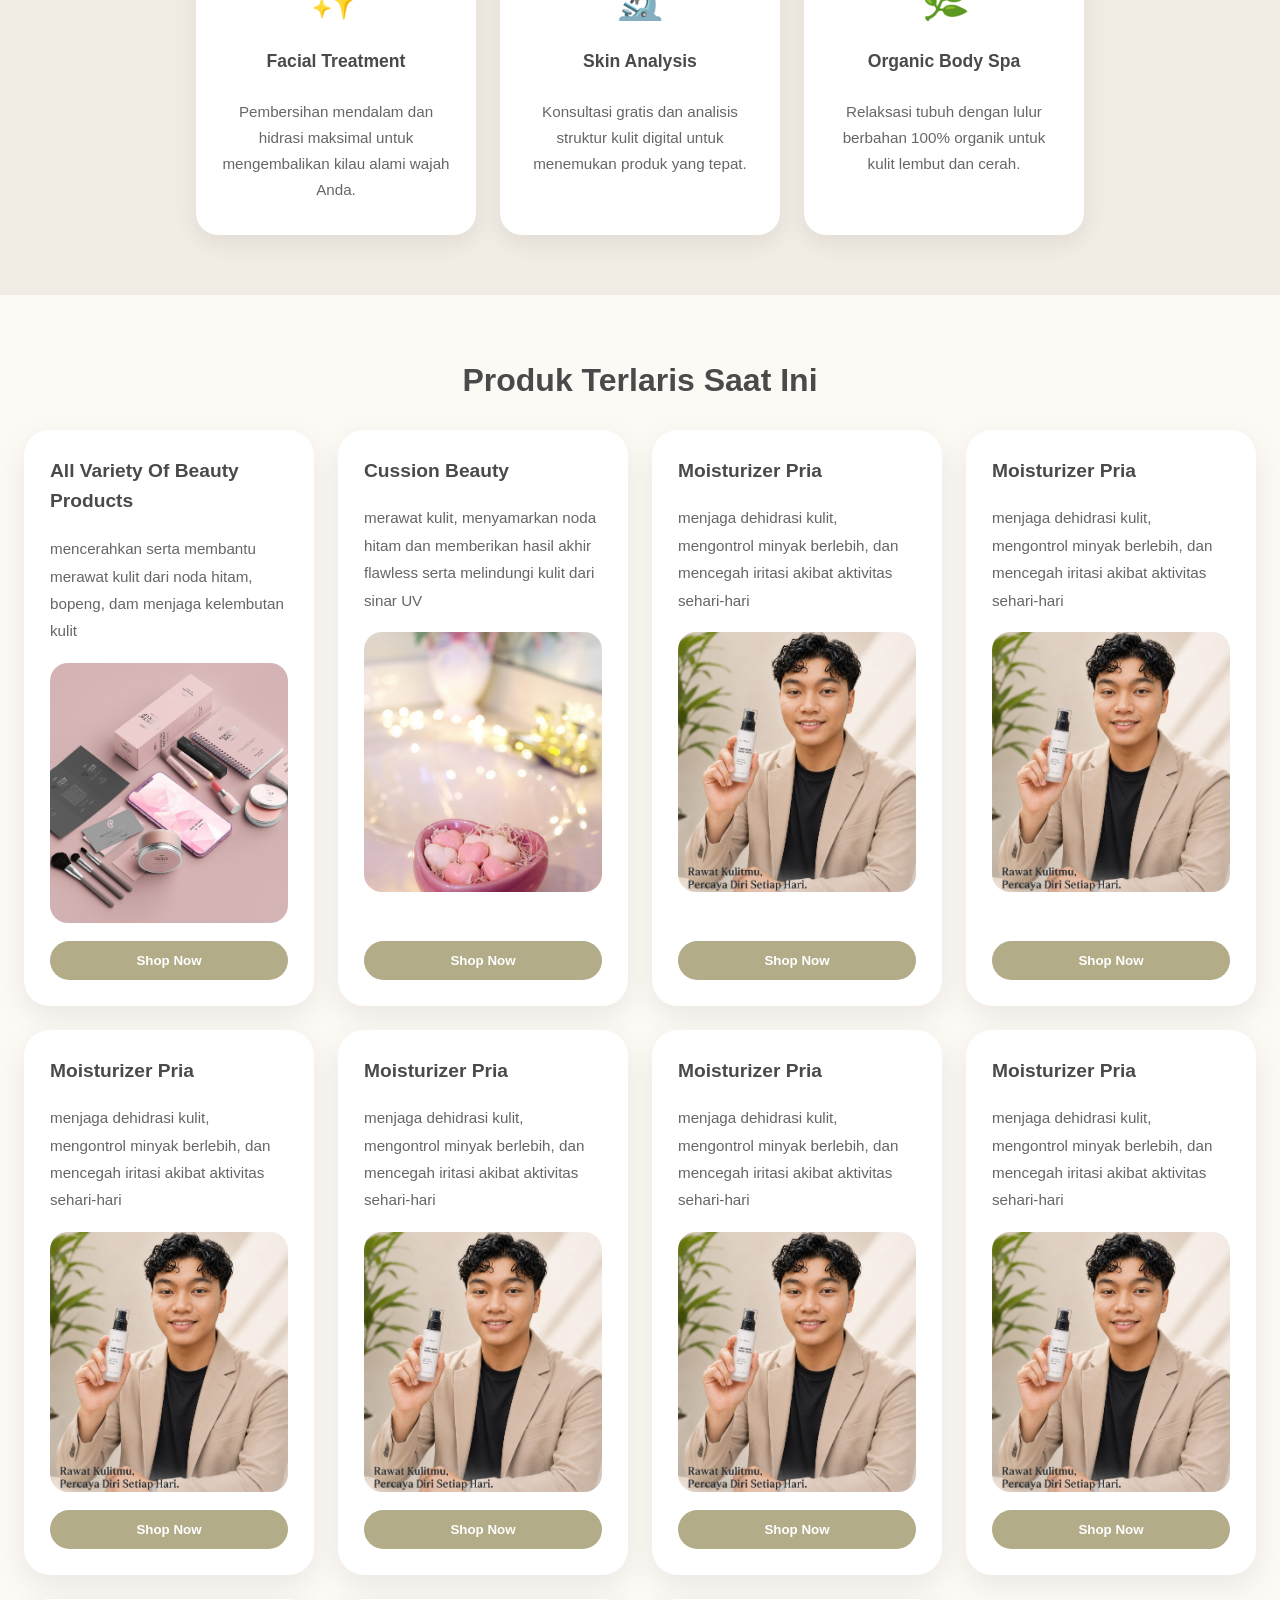
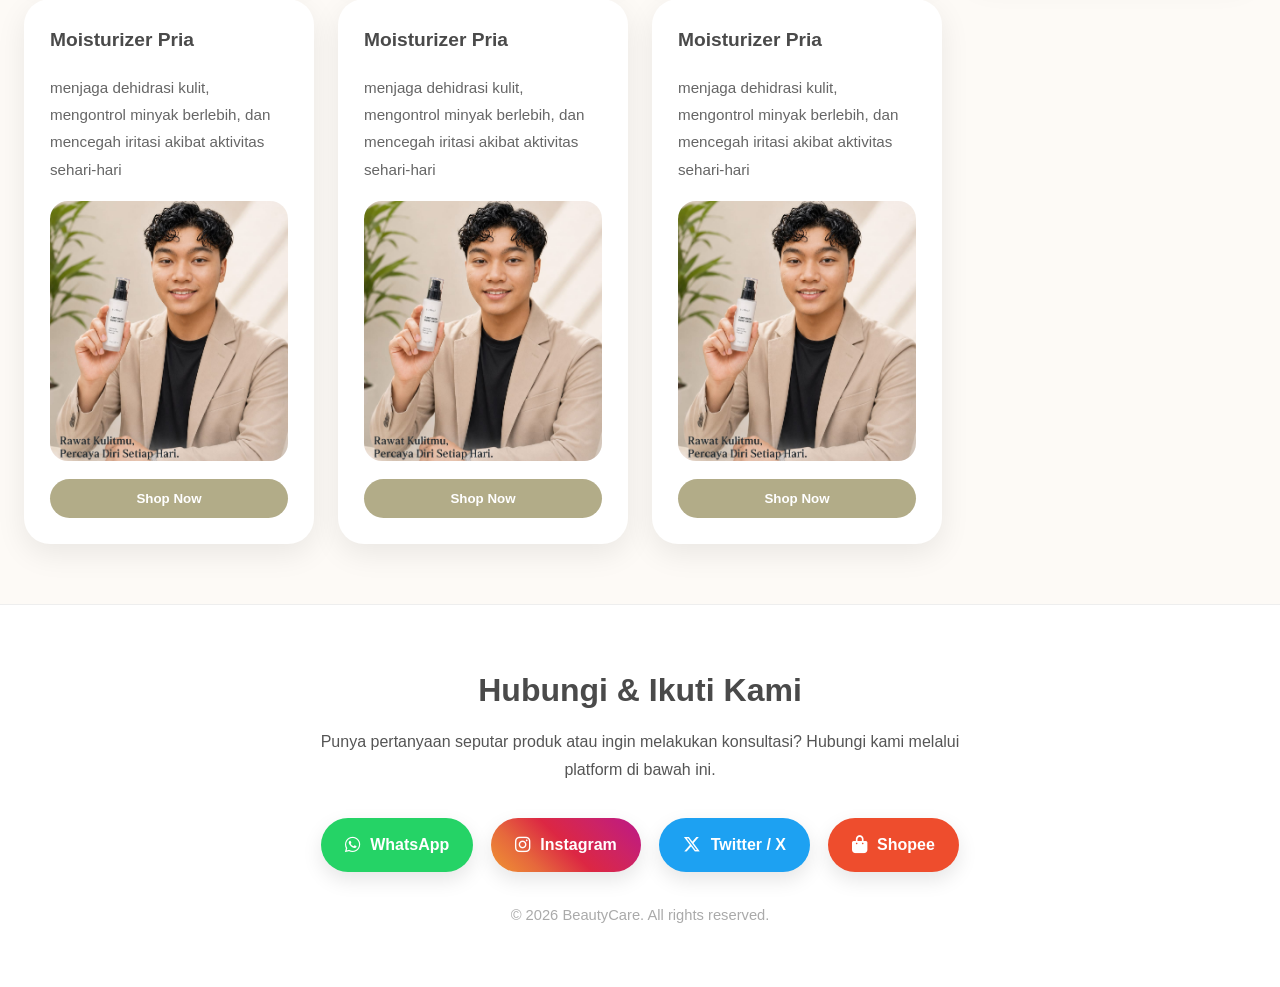
==== commit 5f460063: "Update index.html" ====
--- a/index.html
+++ b/index.html
@@ -118,7 +118,7 @@
     <li class="card">
       <h1>all variety of beauty products</h1>
       <p> mencerahkan serta membantu merawat kulit dari noda hitam, bopeng, dam menjaga kelembutan kulit</p>
-      <img src="img/pmvchamara-beauty-4993466_1920.jpg" alt="all variety of beauty products">
+      <img src="img/all variety.jpg" alt="all variety of beauty products">
       <button>Shop Now</button>
     </li>
 
--- a/style.css
+++ b/style.css
@@ -0,0 +1,490 @@
+/* Reset & base */
+* {
+  box-sizing: border-box;
+  margin: 0;
+  padding: 0;
+}
+html {
+  scroll-behavior: smooth;
+}
+body {
+  font-family: Arial, sans-serif;
+  background: #f8f5f1;
+  color: #333;
+  line-height: 1.6;
+}
+img {
+  max-width: 100%;
+  display: block;
+}
+a {
+  color: inherit;
+}
+button,
+.btn-explore,
+.social-box {
+  border: none;
+  cursor: pointer;
+}
+
+/* Header
+   Menata bar navigasi utama, logo, dan menu agar rapi.
+   Header dibuat sticky agar tetap terlihat saat menggulir halaman.
+*/
+header {
+  background: #fff;                 /* Latar putih untuk header */
+  padding: 18px 24px;               /* Spasi dalam header */
+  display: flex;                    /* Mengatur posisi elemen secara horizontal */
+  align-items: center;              /* Vertikal align elemen */
+  justify-content: space-between;   /* Pisahkan logo dan menu */
+  gap: 20px;                        /* Jarak antar elemen */
+  box-shadow: 0 2px 10px rgba(0, 0, 0, 0.08); /* Bayangan halus */
+  position: sticky;                 /* Header melekat di atas saat scroll */
+  top: 0;
+  z-index: 10;                      /* Pastikan header di atas konten lain */
+}
+.logo {
+  font-size: 28px;                  /* Ukuran teks logo */
+  font-weight: 800;                 /* Tebal font */
+  color: deeppink;                  /* Warna logo */
+  letter-spacing: 0.5px;            /* Jarak antar huruf */
+}
+nav ul {
+  list-style: none;                 /* Hilangkan bullet list */
+  display: flex;                    /* Tampilkan menu secara horizontal */
+  flex-wrap: wrap;                  /* Jika ruang kecil, menu bisa terbungkus */
+  gap: 18px;                        /* Jarak antar item menu */
+  align-items: center;              /* Posisi tengah vertikal */
+}
+nav a {
+  text-decoration: none;            /* Hilangkan garis bawah link */
+  color: #333;                      /* Warna teks link */
+  font-weight: 600;                 /* Tebal teks link */
+  transition: 0.2s ease;            /* Animasi saat hover */
+}
+nav a:hover {
+  color: deeppink;                  /* Warna berubah saat kursor berada di atas */
+}
+
+/* Hero section
+   Menata tampilan bagian atas dengan gambar dan teks utama.
+   Foto dibuat responsif agar tidak terpotong di layar kecil.
+*/
+#Home {
+  padding: 80px 24px;            /* Spasi atas/bawah dan kiri/kanan */
+}
+.home-container {
+  max-width: 1200px;              /* Lebar maksimum container */
+  margin: 0 auto;                 /* Ratakan ke tengah */
+  display: flex;                  /* Susun gambar dan teks berdampingan */
+  align-items: center;            /* Rata tengah secara vertikal */
+  gap: 40px;                      /* Jarak antar kolom */
+}
+.home-image,
+.home-content {
+  flex: 1;                        /* Masing-masing kolom mengambil ruang yang sama */
+}
+.home-image img {
+  width: 100%;                    /* Lebar foto mengikuti kontainer */
+  height: auto;                   /* Tinggi menyesuaikan agar tidak terdistorsi */
+  max-height: 520px;              /* Batas tinggi untuk tampilan desktop */
+  object-fit: contain;            /* Seluruh gambar tampil tanpa terpotong */
+  border-radius: 30px 0 30px 0;   /* Sudut bergelombang untuk estetika */
+  box-shadow: 20px 20px 0 rgba(178, 172, 136, 0.2); /* Aksen bayangan di belakang gambar */
+}
+.home-content span {
+  font-size: 14px;                /* Ukuran teks kecil untuk label */
+  letter-spacing: 2px;            /* Jarak huruf agar lebih tajam */
+  color: #b2ac88;                 /* Warna aksen */
+  font-weight: 700;               /* Teks tegas */
+  display: block;
+  margin-bottom: 14px;
+}
+.home-content h2 {
+  font-size: 3rem;                /* Judul besar untuk fokus utama */
+  color: #4a4a4a;
+  line-height: 1.1;
+  margin-bottom: 24px;
+}
+.home-content p {
+  font-size: 1rem;                /* Paragraf isi */
+  color: #666;
+  line-height: 1.8;
+  margin-bottom: 32px;
+  max-width: 640px;               /* Batas lebar teks agar lebih nyaman dibaca */
+}
+.btn-explore {
+  display: inline-flex;           /* Tombol fleksibel */
+  align-items: center;
+  gap: 10px;
+  padding: 14px 30px;
+  background: #4a4a4a;
+  color: #fff;
+  border-radius: 999px;           /* Bentuk tombol full rounded */
+  text-decoration: none;
+  transition: 0.3s ease;
+}
+.btn-explore:hover {
+  background: #b2ac88;
+  transform: translateX(4px);     /* Efek hover geser sedikit */
+}
+
+/* About section
+   Menjelaskan nilai perusahaan dan menampilkan pilar yang mendukung layanan.
+*/
+#about-us {
+  padding: 60px 24px;            /* Spasi sekitar section */
+  max-width: 1200px;
+  margin: 0 auto;               /* Pusatkan konten */
+}
+.about-header span {
+  font-size: 14px;
+  letter-spacing: 2px;
+  color: deeppink;
+  font-weight: 800;
+  border-bottom: 2px solid deeppink; /* Garis bawah untuk label */
+  padding-bottom: 5px;
+  display: inline-block;
+  margin-bottom: 18px;
+}
+.about-header p {
+  font-size: 1rem;
+  color: #555;
+  max-width: 720px;             /* Lebar teks tetap nyaman dibaca */
+  margin: 0 auto 40px;
+  line-height: 1.7;
+}
+.about-pillars {
+  display: flex;                 /* Tampilkan pilar secara sejajar */
+  gap: 20px;
+  justify-content: space-between;
+  flex-wrap: wrap;              /* Turun menjadi kolom di layar kecil */
+}
+.pillar-item {
+  flex: 1;                       /* Setiap item berbagi ruang sama */
+  min-width: 220px;              /* Lebar minimum supaya tetap rapi */
+  padding: 24px 18px;
+  background: #fff;
+  border-radius: 20px;
+  box-shadow: 0 10px 30px rgba(0, 0, 0, 0.05);
+  position: relative;
+}
+.pillar-icon {
+  font-size: 40px;               /* Ukuran ikon */
+  color: deeppink;
+  margin-bottom: 16px;
+}
+.pillar-item h3 {
+  font-size: 1rem;
+  color: #7a1d45;
+  margin-bottom: 12px;
+  letter-spacing: 0.5px;
+}
+.pillar-item p {
+  font-size: 0.95rem;
+  color: #666;
+  line-height: 1.7;
+}
+.pillar-item:not(:last-child)::after {
+  content: "";
+  position: absolute;
+  right: -10px;
+  top: 20%;
+  height: 60%;
+  width: 1px;
+  background-color: #eee;        /* Garis pemisah vertikal antar pilar */
+}
+.about-banner {
+  display: flex;                 /* Banner quote berjejer */
+  align-items: center;
+  gap: 24px;
+  background: #fff0f5;           /* Latar light pink */
+  padding: 26px 28px;
+  border-radius: 50px;
+  margin-top: 40px;
+}
+.banner-logo {
+  width: 56px;
+  height: 56px;
+  border-radius: 50%;
+  background: deeppink;
+  color: #fff;
+  display: flex;
+  align-items: center;
+  justify-content: center;
+  font-size: 1.5rem;
+  font-weight: 800;
+  flex-shrink: 0;                /* Jangan mengecil saat ruang terbatas */
+}
+.banner-text {
+  font-size: 1rem;
+  color: deeppink;
+  line-height: 1.7;
+}
+
+/* Services section
+   Menampilkan pilihan layanan penggunaan produk atau treatment.
+*/
+#services {
+  padding: 60px 24px;            /* Spasi sekitar section */
+  background: #f2ede4;            /* Latar sage lembut */
+  text-align: center;
+}
+#services h2 {
+  font-size: 2rem;                /* Judul section */
+  color: #4a4a4a;
+  margin-bottom: 12px;
+}
+#services .subtitle {
+  color: #555;
+  margin-bottom: 42px;
+  max-width: 760px;               /* Maksimum lebar teks penjelasan */
+  margin-left: auto;
+  margin-right: auto;
+  font-size: 1rem;
+}
+.services-container {
+  display: flex;                  /* Susunan kotak layanan */
+  justify-content: center;
+  gap: 24px;
+  flex-wrap: wrap;                /* Turun jadi kolom saat layar kecil */
+  max-width: 1200px;
+  margin: 0 auto;
+}
+.service-box {
+  background: #fff;
+  padding: 32px 24px;
+  border-radius: 22px;
+  width: 280px;                   /* Lebar tetap untuk setiap kotak */
+  box-shadow: 0 8px 24px rgba(0, 0, 0, 0.08);
+  transition: 0.3s ease;
+  display: flex;
+  flex-direction: column;
+  align-items: center;
+  gap: 16px;
+  text-align: center;
+}
+.service-box:hover {
+  transform: translateY(-6px);    /* Efek hover naik sedikit */
+  box-shadow: 0 12px 30px rgba(0, 0, 0, 0.12);
+}
+.service-icon {
+  font-size: 42px;                /* Ikon layanan */
+}
+.service-box h3 {
+  font-size: 1.1rem;
+  color: #4a4a4a;
+  margin-bottom: 8px;
+}
+.service-box p {
+  color: #666;
+  line-height: 1.7;
+  font-size: 0.95rem;
+}
+
+/* Product cards
+   Menata tampilan daftar produk dalam bentuk kartu responsif.
+*/
+.container-produk {
+  padding: 60px 24px;            /* Spasi section produk */
+  background: #fdfaf6;            /* Latar cerah */
+}
+.container-produk h2 {
+  text-align: center;
+  margin-bottom: 24px;
+  color: #4a4a4a;
+  font-size: 2rem;
+}
+.produk-list {
+  list-style: none;               /* Hapus bullet list */
+  display: grid;                  /* Grid responsif untuk kartu */
+  grid-template-columns: repeat(auto-fit, minmax(260px, 1fr));
+  gap: 24px;
+  padding: 0;
+  margin: 0;
+}
+.produk-list .card {
+  background: #fff;
+  padding: 26px;
+  border-radius: 26px;
+  box-shadow: 0 10px 30px rgba(0, 0, 0, 0.08);
+  display: flex;
+  flex-direction: column;
+  gap: 18px;
+  min-height: 520px;             /* Tinggi seragam untuk semua kartu */
+}
+.produk-list .card h1 {
+  font-size: 1.2rem;
+  color: #4a4a4a;
+  margin: 0;
+  text-transform: capitalize;     /* Judul produk huruf kapital kecil */
+}
+.produk-list .card p {
+  color: #666;
+  line-height: 1.8;
+  font-size: 0.95rem;
+}
+.produk-list .card img {
+  border-radius: 18px;
+  height: 260px;                  /* Tinggi gambar seragam */
+  object-fit: cover;              /* Menjaga proporsi gambar */
+}
+.produk-list .card button {
+  margin-top: auto;               /* Tombol otomatis turun ke bawah */
+  padding: 12px 28px;
+  border-radius: 999px;
+  background: #b2ac88;
+  color: #fff;
+  font-weight: 700;
+  transition: 0.25s ease;
+}
+.produk-list .card button:hover {
+  background: #8d856a;
+  transform: translateY(-2px);     /* Efek hover tombol */
+}
+
+/* Contact section
+   Menampilkan tombol sosial dan informasi kontak di bagian akhir halaman.
+*/
+#contact {
+  padding: 60px 24px;            /* Spasi section kontak */
+  background: #fff;
+  border-top: 1px solid #eee;     /* Garis tipis pemisah dari section sebelumnya */
+  text-align: center;
+}
+#contact h2 {
+  font-size: 2rem;
+  color: #4a4a4a;
+  margin-bottom: 12px;
+}
+.contact-subtitle {
+  color: #555;
+  margin: 0 auto 34px;
+  max-width: 680px;             /* Batas lebar teks agar lebih mudah dibaca */
+  font-size: 1rem;
+  line-height: 1.75;
+}
+.social-container {
+  display: flex;                 /* Susun tombol sosial horizontal */
+  justify-content: center;
+  gap: 18px;
+  flex-wrap: wrap;               /* Turun jadi kolom saat layar kecil */
+  margin-bottom: 32px;
+}
+.social-box {
+  display: inline-flex;
+  align-items: center;
+  gap: 10px;
+  padding: 14px 24px;
+  border-radius: 999px;          /* Bentuk kapsul */
+  text-decoration: none;
+  color: #fff;
+  font-weight: 700;
+  transition: 0.25s ease;
+  box-shadow: 0 8px 20px rgba(0, 0, 0, 0.1);
+}
+.social-box:hover {
+  transform: translateY(-4px);
+  box-shadow: 0 12px 24px rgba(0, 0, 0, 0.14);
+}
+.social-box i {
+  font-size: 1.1rem;             /* Ukuran ikon sosial */
+}
+.whatsapp {
+  background: #25d366;           /* Warna hijau WhatsApp */
+}
+.instagram {
+  background: linear-gradient(45deg, #f09433 0%, #e6683c 25%, #dc2743 50%, #cc2366 75%, #bc1888 100%); /* Gradasi Instagram */
+}
+.twitter {
+  background: #1da1f2;           /* Warna Twitter */
+}
+.shopee {
+  background: #ee4d2d;           /* Warna Shopee */
+}
+.footer-text {
+  color: #aaa;
+  font-size: 0.92rem;
+}
+
+/* Responsive rules
+   Aturan khusus untuk ukuran layar lebih kecil, agar tampilan tetap rapi.
+*/
+@media (max-width: 1024px) {
+  .home-image img {
+    height: 420px;              /* Sedikit kecilkan gambar di tablet */
+  }
+  .home-content h2 {
+    font-size: 2.4rem;          /* Ukuran judul disesuaikan */
+  }
+}
+
+@media (max-width: 768px) {
+  header {
+    flex-direction: column;      /* Susun header menjadi vertikal */
+    align-items: flex-start;
+    padding: 18px 20px;
+  }
+  nav ul {
+    justify-content: flex-start;
+    gap: 14px;
+  }
+  #Home {
+    padding: 40px 20px;
+  }
+  .home-container {
+    flex-direction: column;      /* Susun hero jadi vertikal */
+    text-align: center;
+    gap: 30px;
+  }
+  .home-content h2 {
+    font-size: 2rem;
+  }
+  .home-image img {
+    width: 100%;
+    height: auto;                /* Pastikan foto ikut mengecil proporsional di mobile */
+    box-shadow: none;
+    border-radius: 24px;
+  }
+  .about-banner {
+    flex-direction: column;
+    text-align: center;
+    border-radius: 24px;
+    padding: 22px;
+  }
+  .pillar-item:not(:last-child)::after {
+    display: none;               /* Hapus garis pembatas di mobile */
+  }
+  .container-produk {
+    padding: 40px 20px;
+  }
+  .service-box {
+    width: 100%;
+    max-width: 420px;
+  }
+  .social-box {
+    width: 100%;
+    justify-content: center;
+  }
+}
+
+@media (max-width: 520px) {
+  header {
+    padding: 18px 16px;
+  }
+  nav ul {
+    gap: 12px;
+  }
+  .home-content h2 {
+    font-size: 1.75rem;
+  }
+  .home-content p,
+  .about-header p,
+  .service-box p,
+  .contact-subtitle {
+    font-size: 0.95rem;          /* Perkecil teks agar muat di layar kecil */
+  }
+  .about-banner {
+    padding: 18px;
+  }
+}
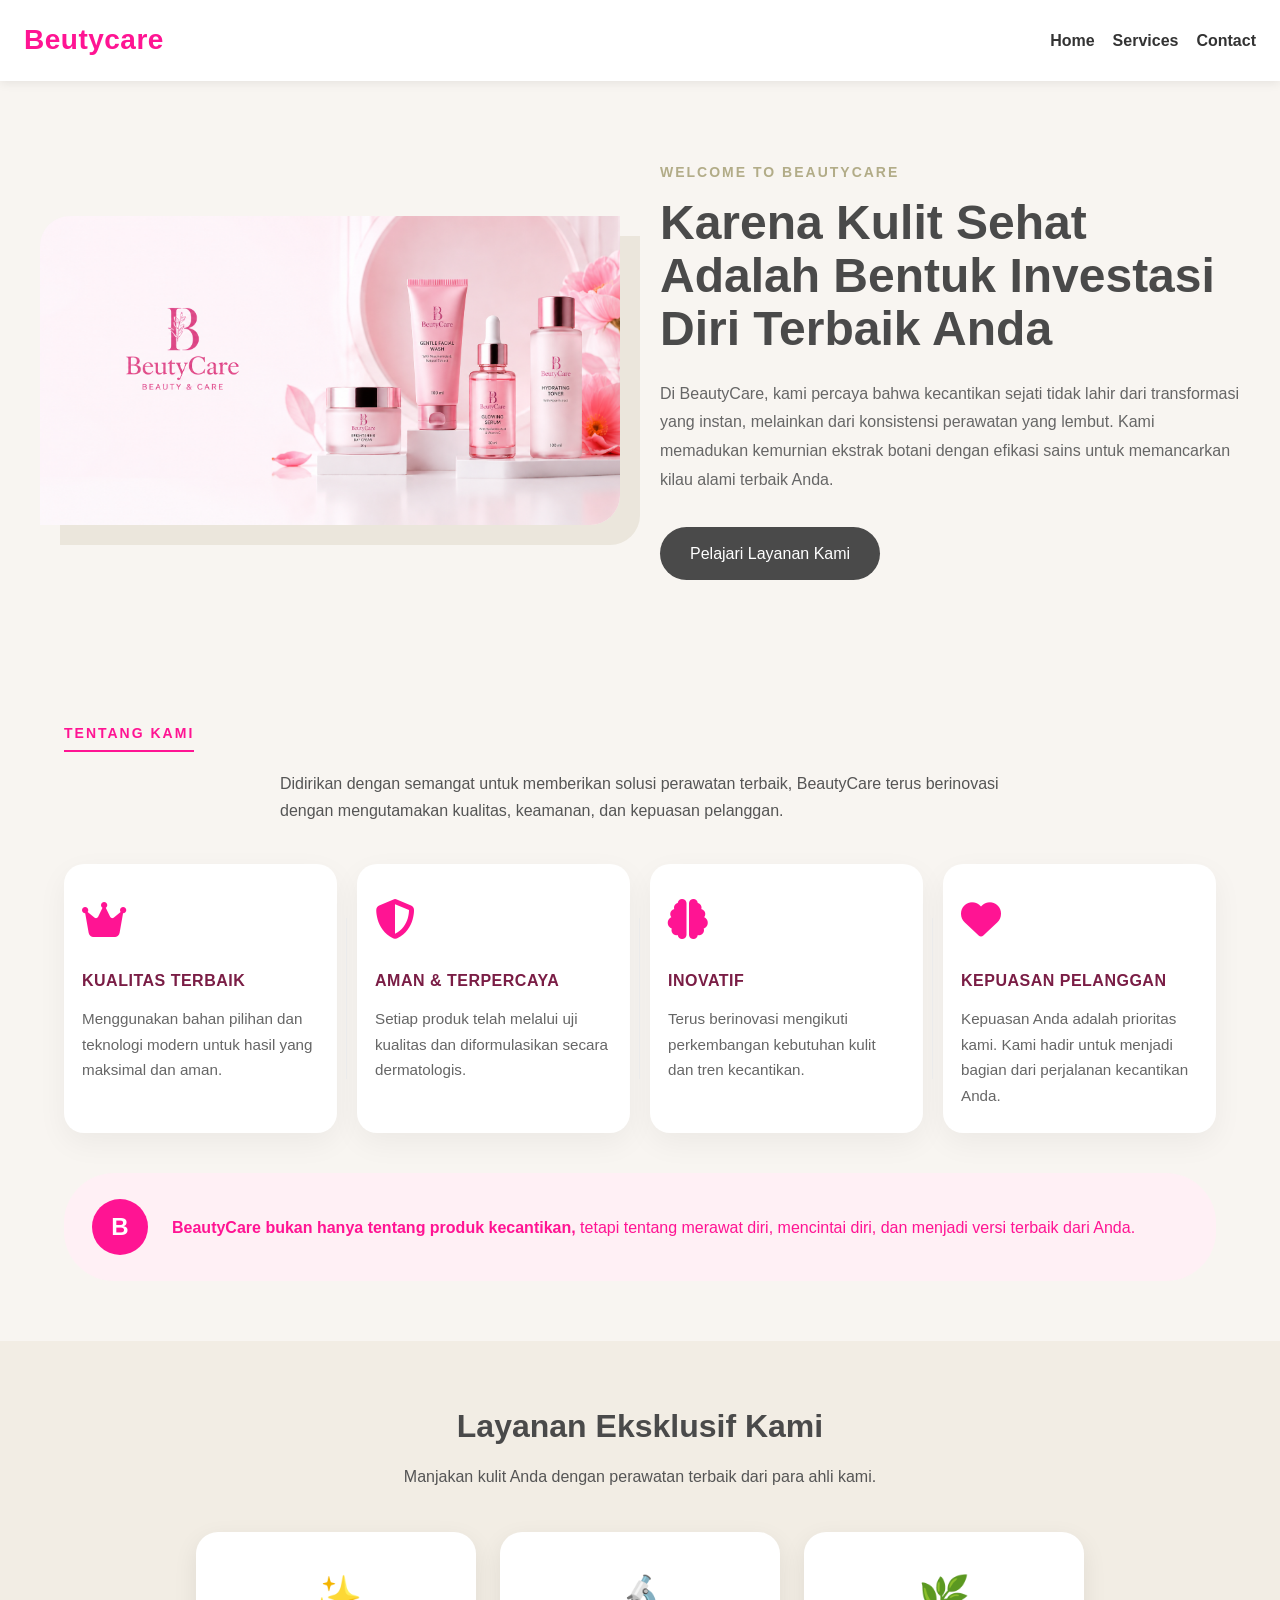
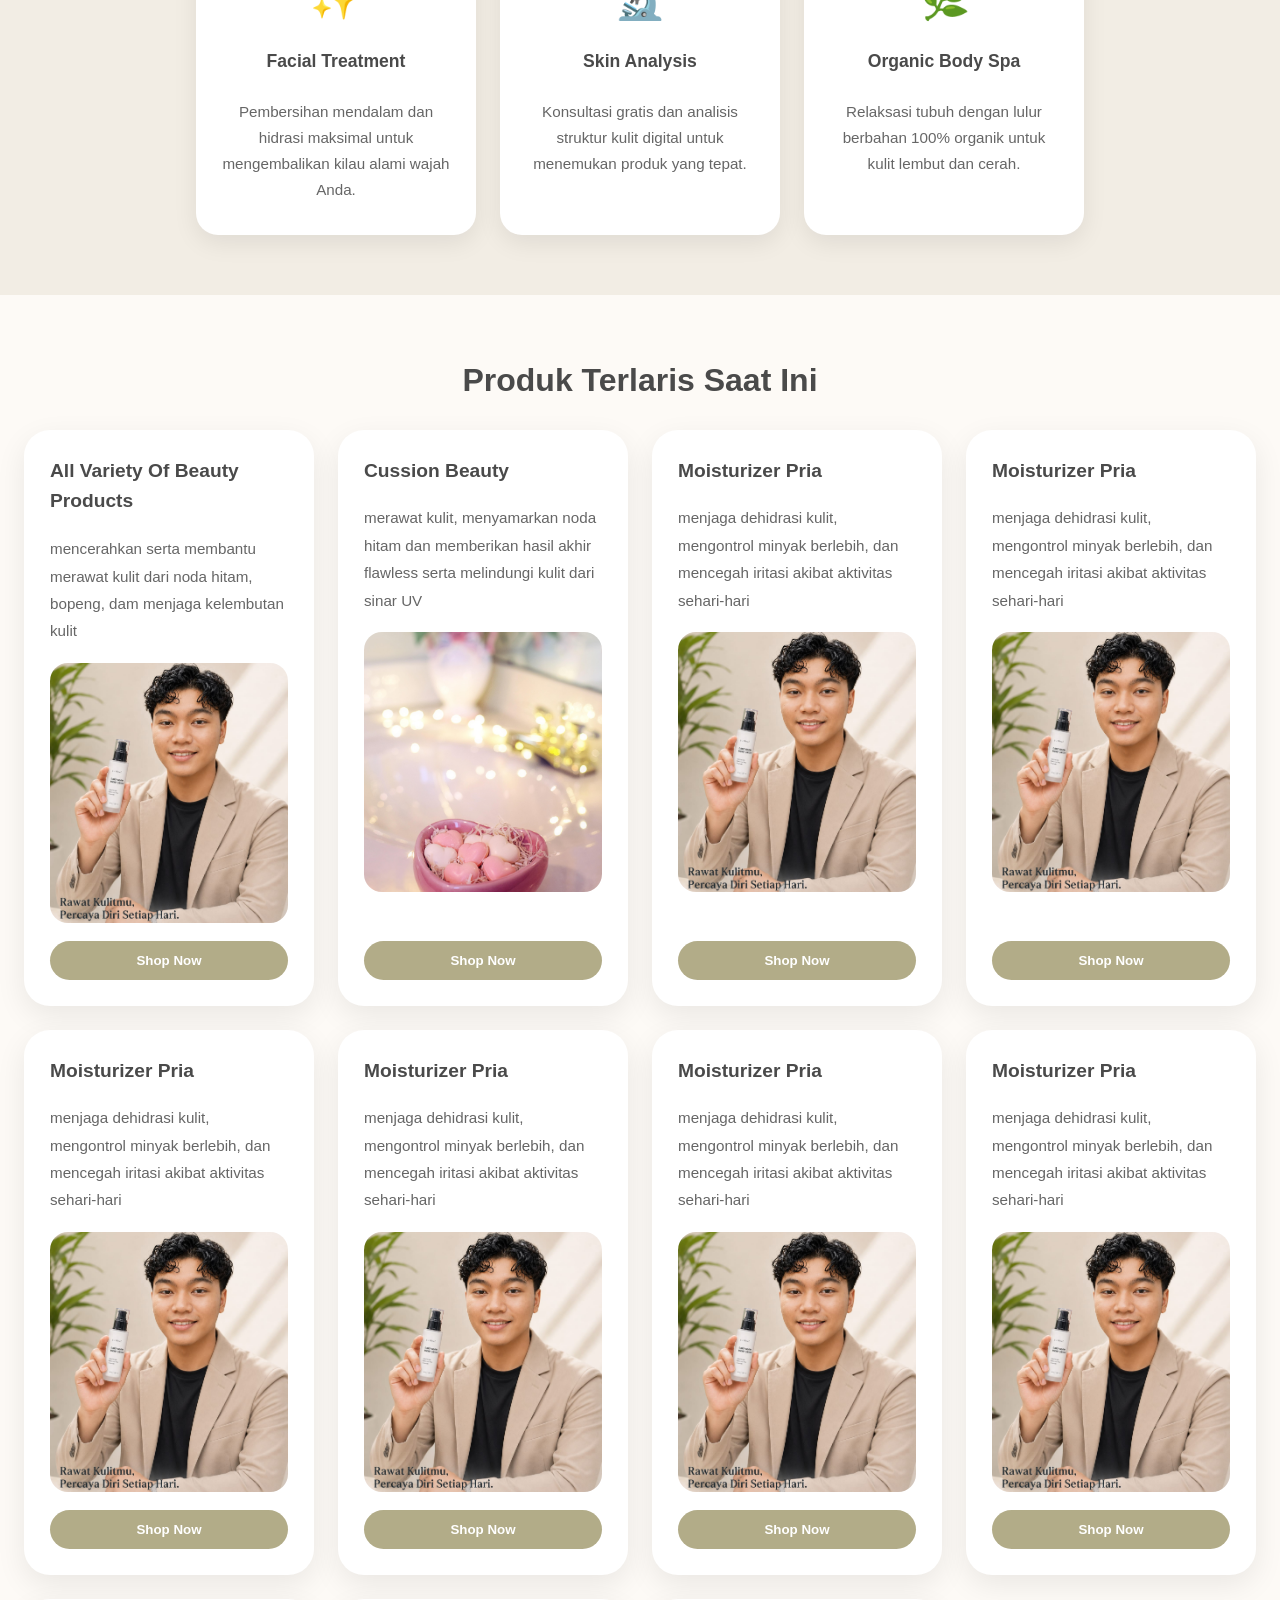
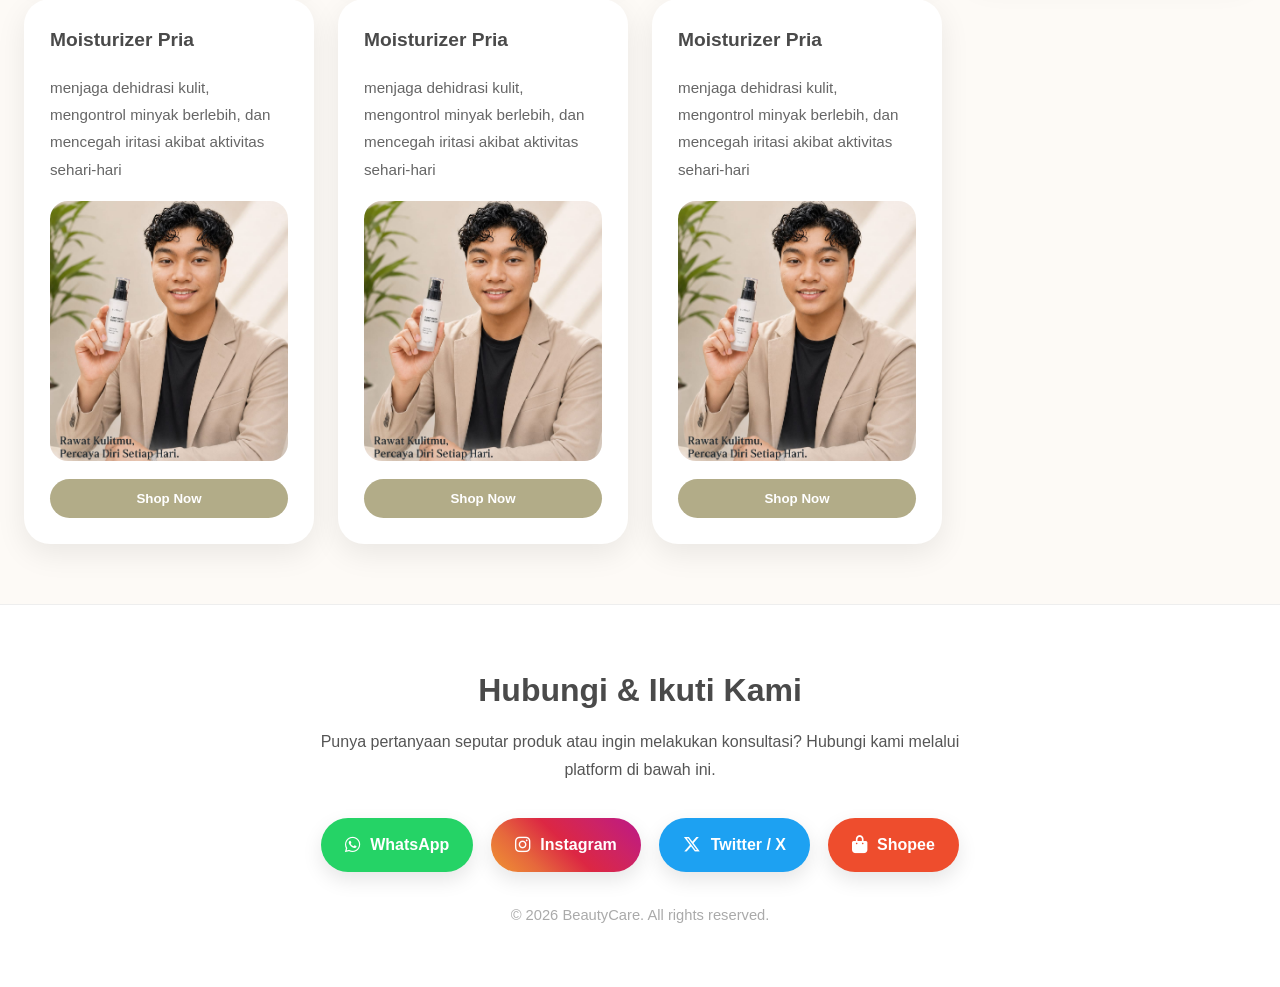
==== commit 18c754b3: "Update index.html" ====
--- a/index.html
+++ b/index.html
@@ -118,7 +118,7 @@
     <li class="card">
       <h1>all variety of beauty products</h1>
       <p> mencerahkan serta membantu merawat kulit dari noda hitam, bopeng, dam menjaga kelembutan kulit</p>
-      <img src="img/all variety.jpg" alt="all variety of beauty products">
+      <img src="img/IMG-20260514-WA0013.jpg" alt="all variety of beauty products">
       <button>Shop Now</button>
     </li>
 
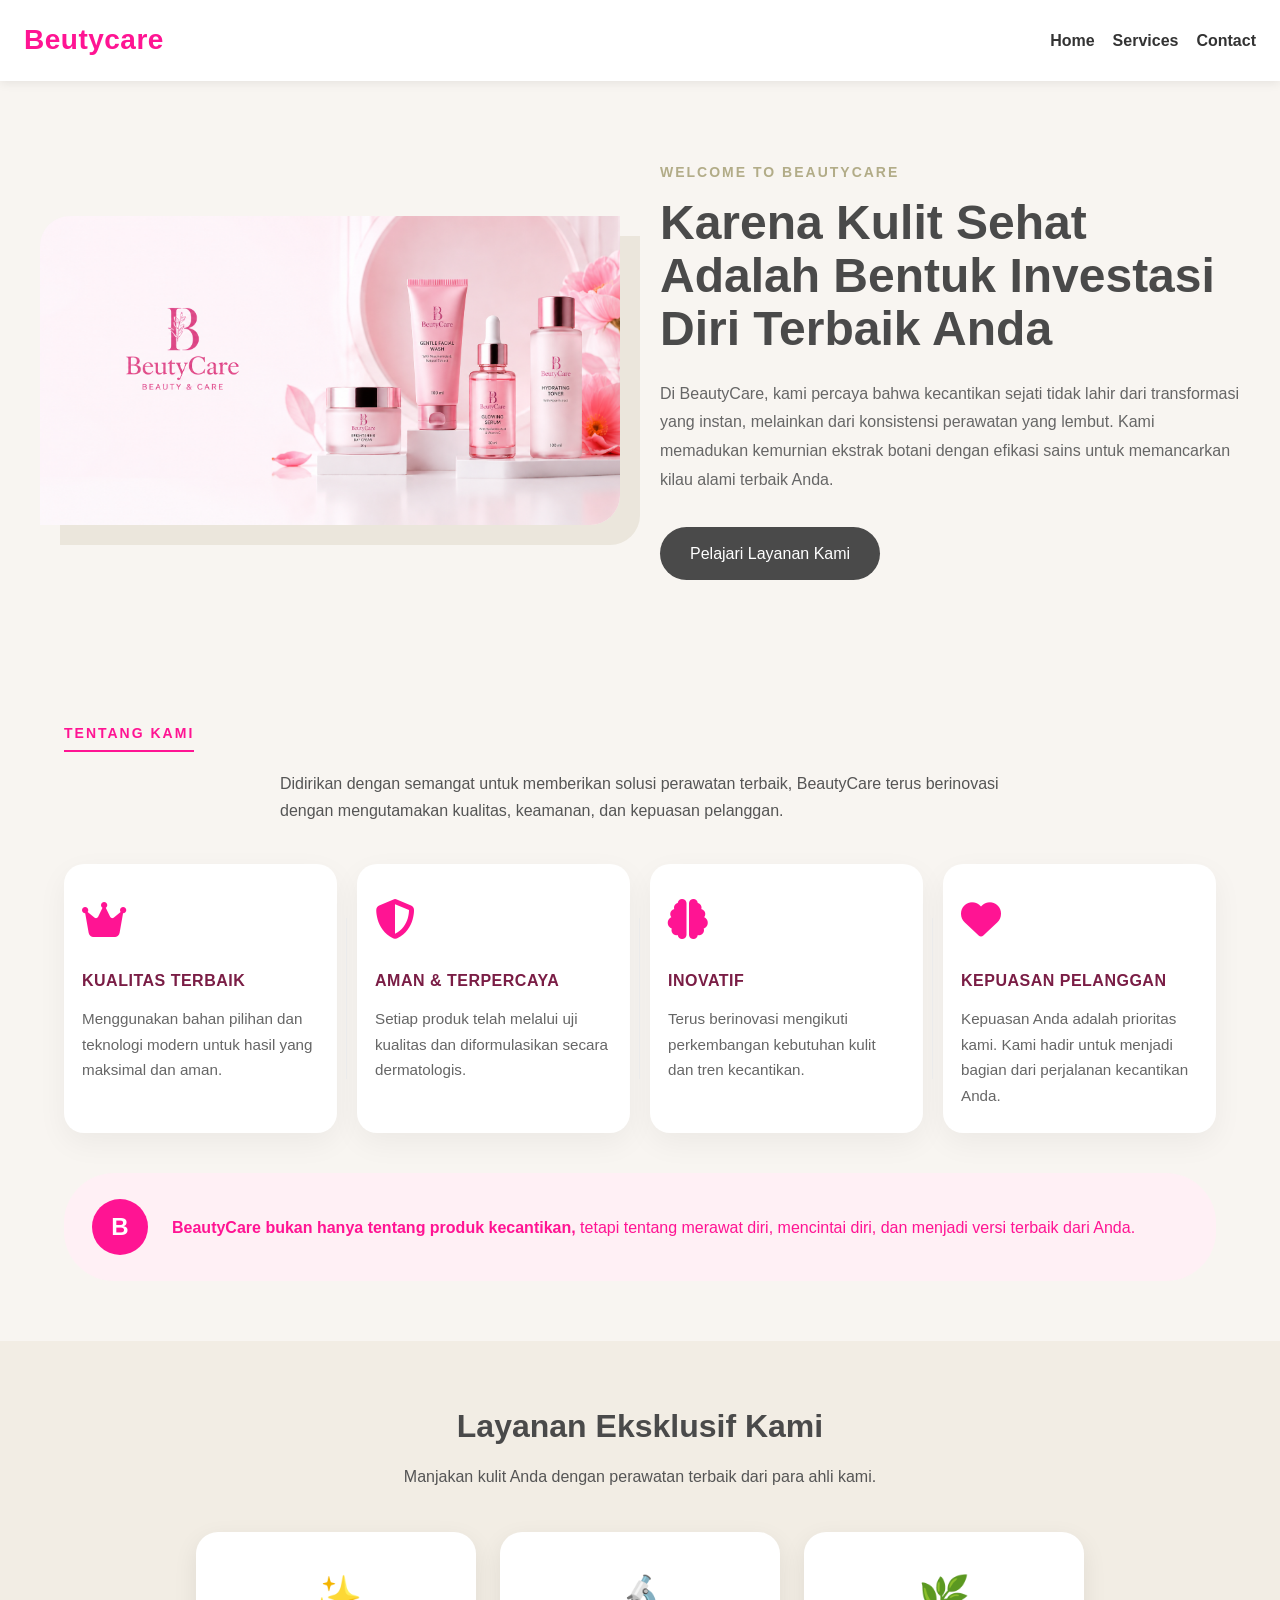
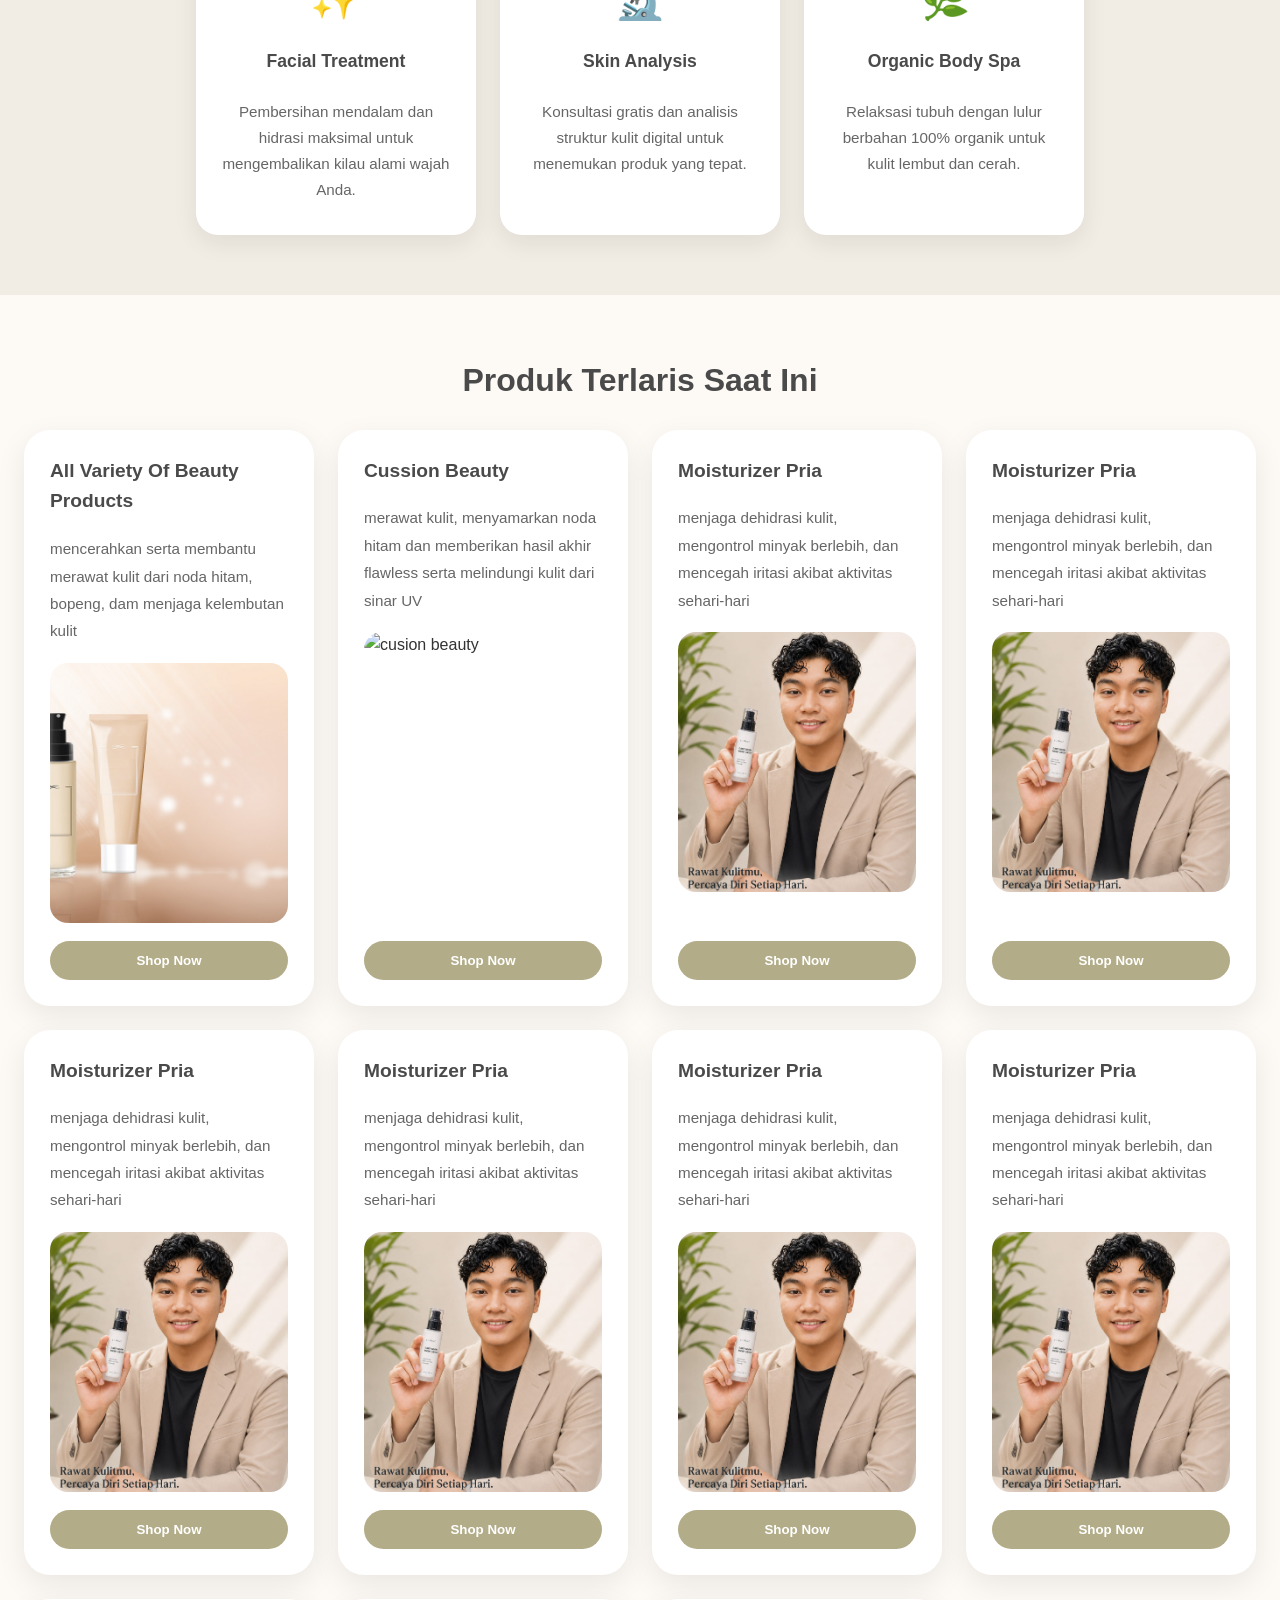
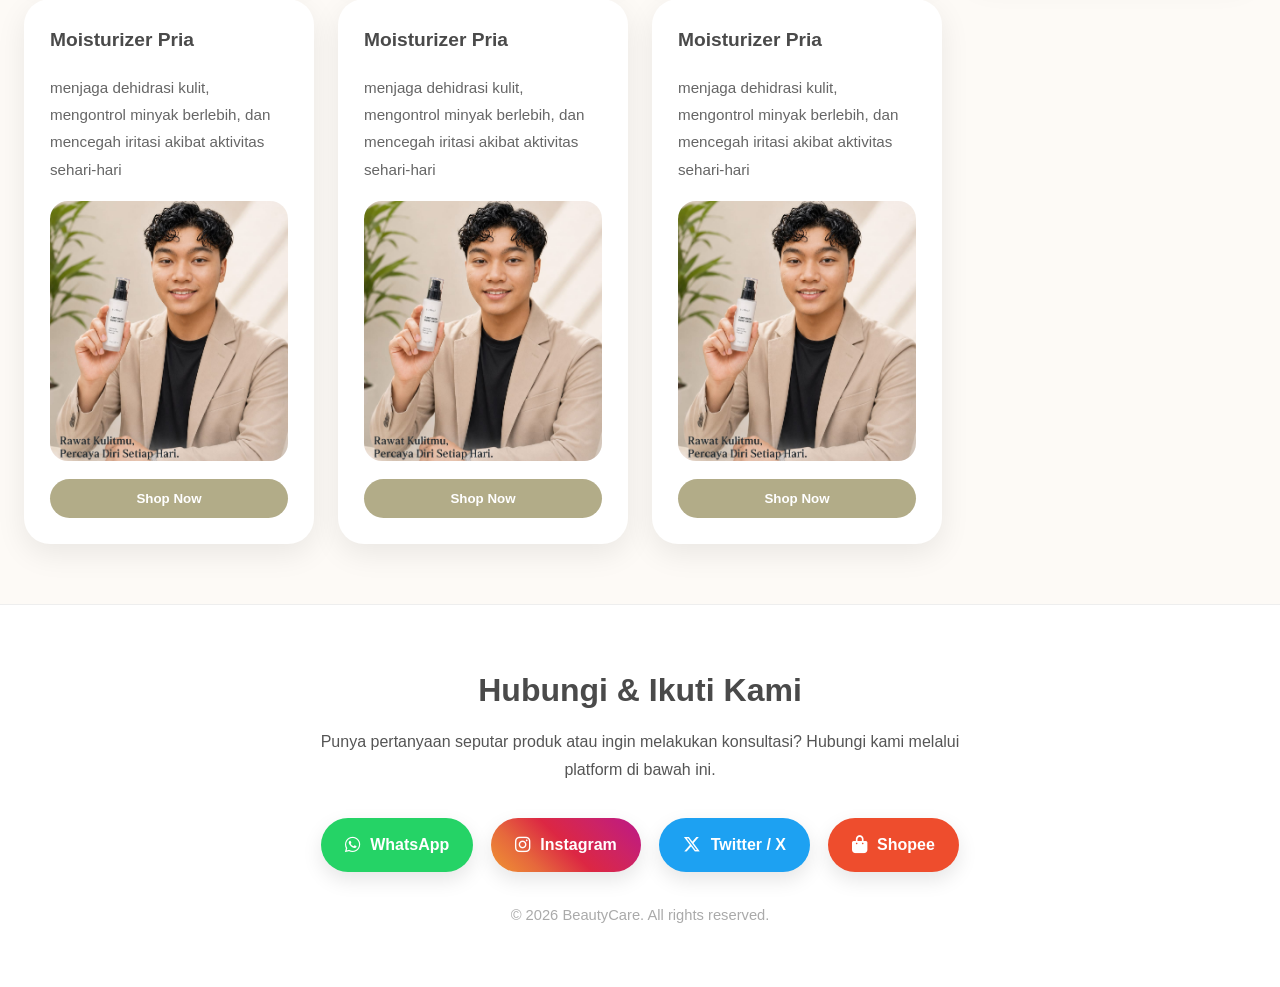
==== commit a465fef1: "Update index.html" ====
--- a/index.html
+++ b/index.html
@@ -118,7 +118,7 @@
     <li class="card">
       <h1>all variety of beauty products</h1>
       <p> mencerahkan serta membantu merawat kulit dari noda hitam, bopeng, dam menjaga kelembutan kulit</p>
-      <img src="img/IMG-20260514-WA0013.jpg" alt="all variety of beauty products">
+      <img src="img/crissa-beauty-product-5483456_1920.jpg" alt="all variety of beauty products">
       <button>Shop Now</button>
     </li>
 
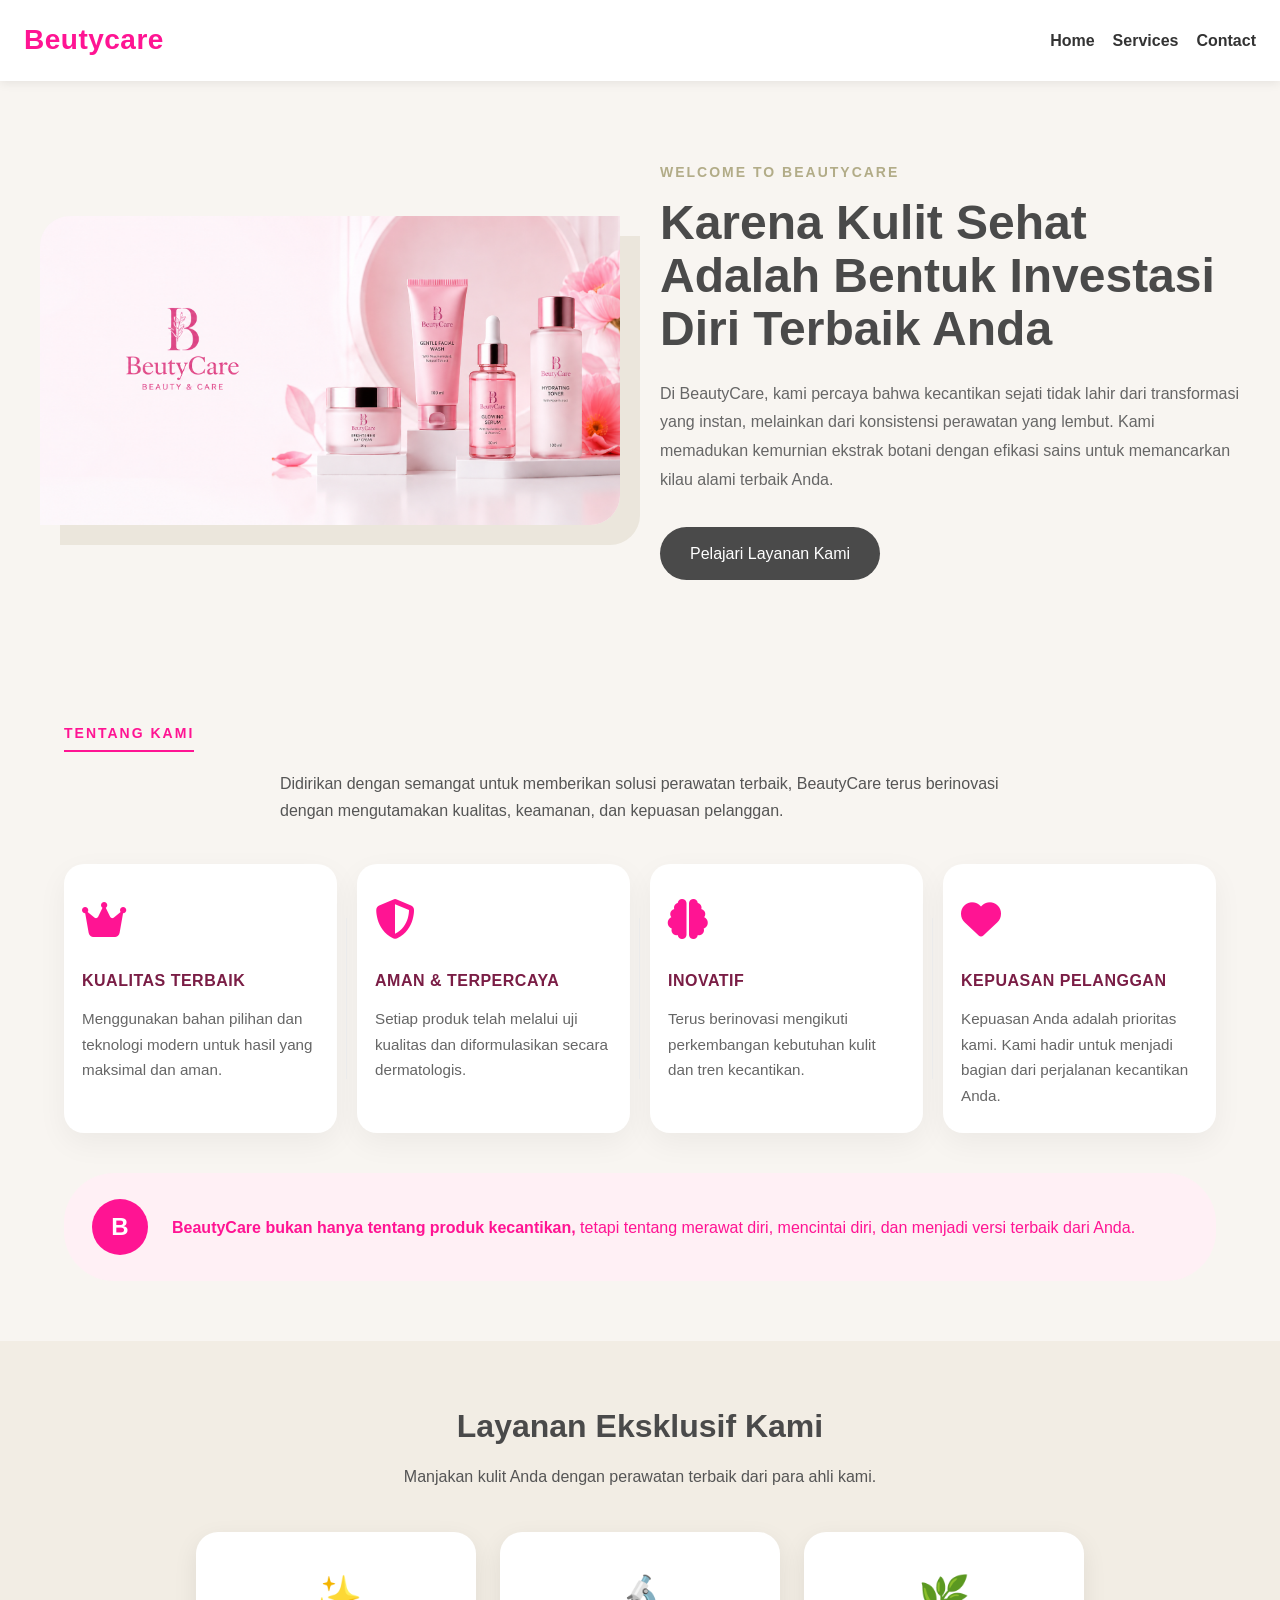
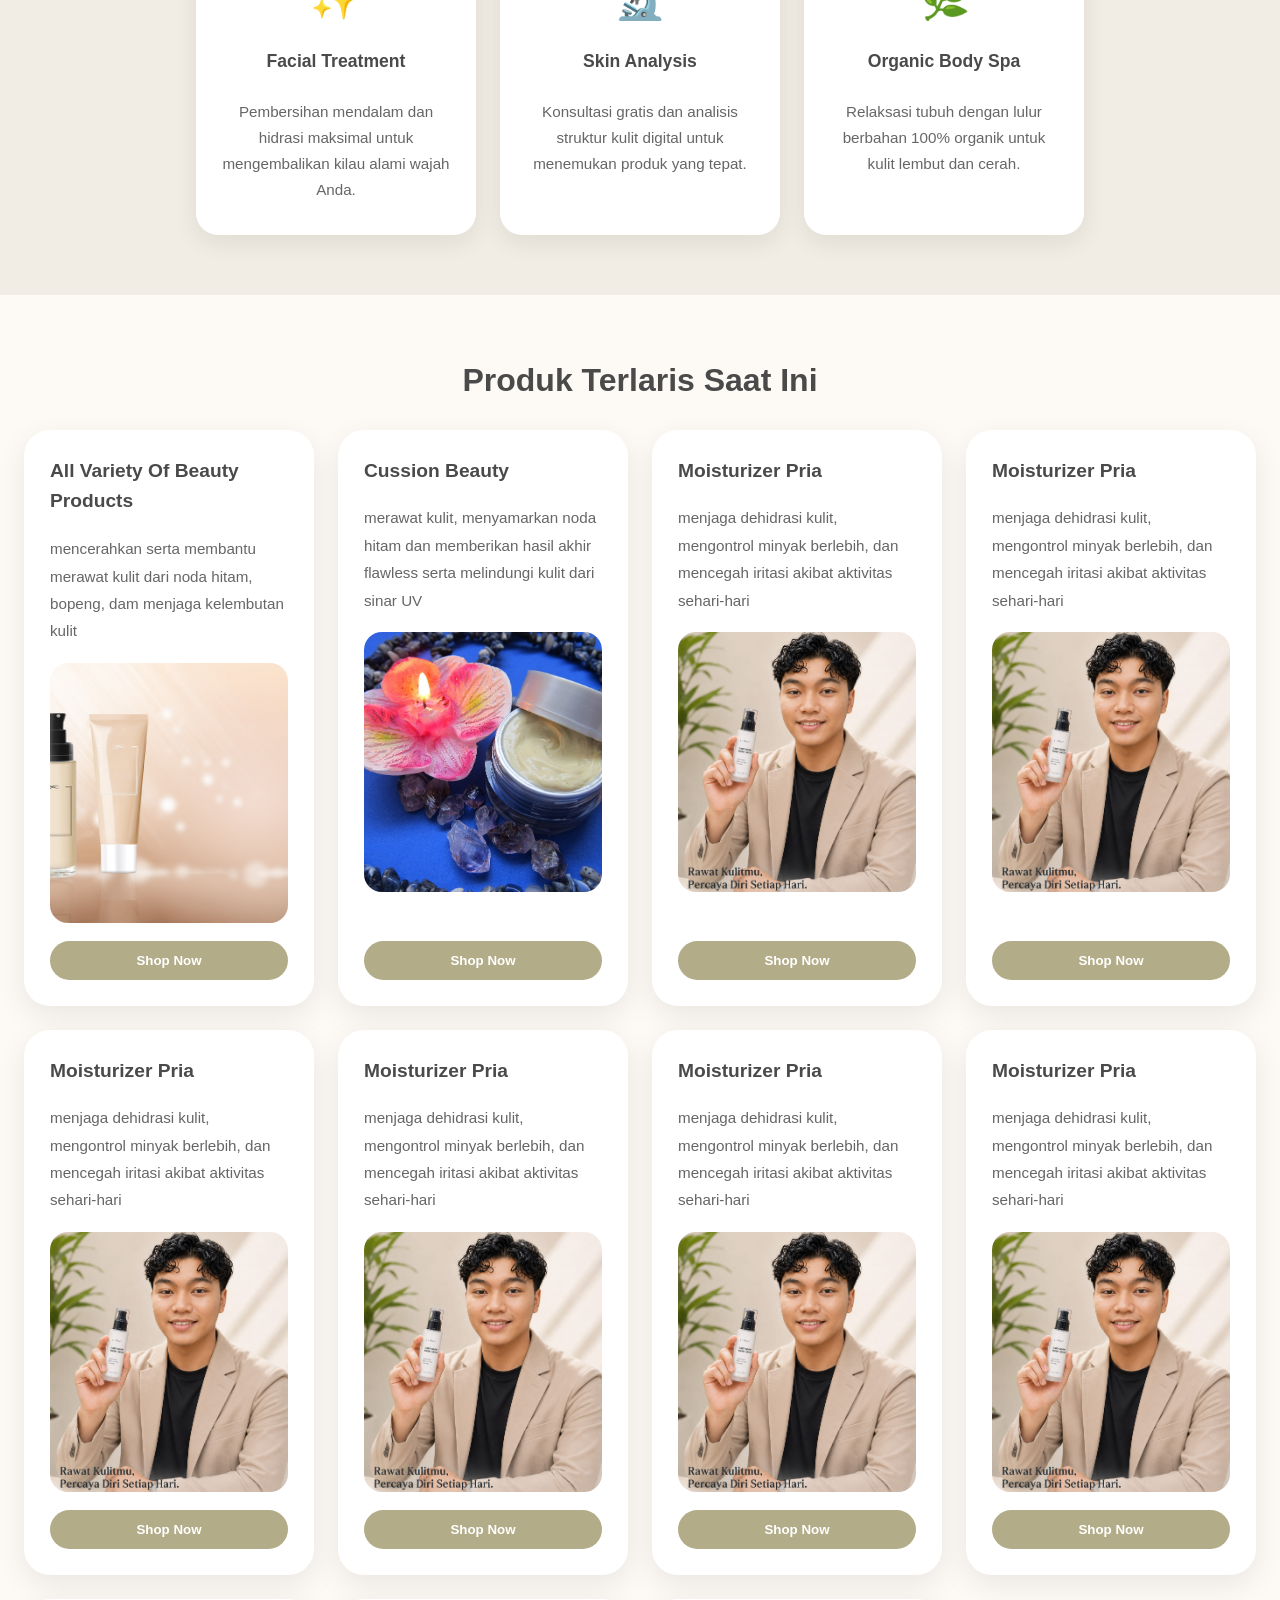
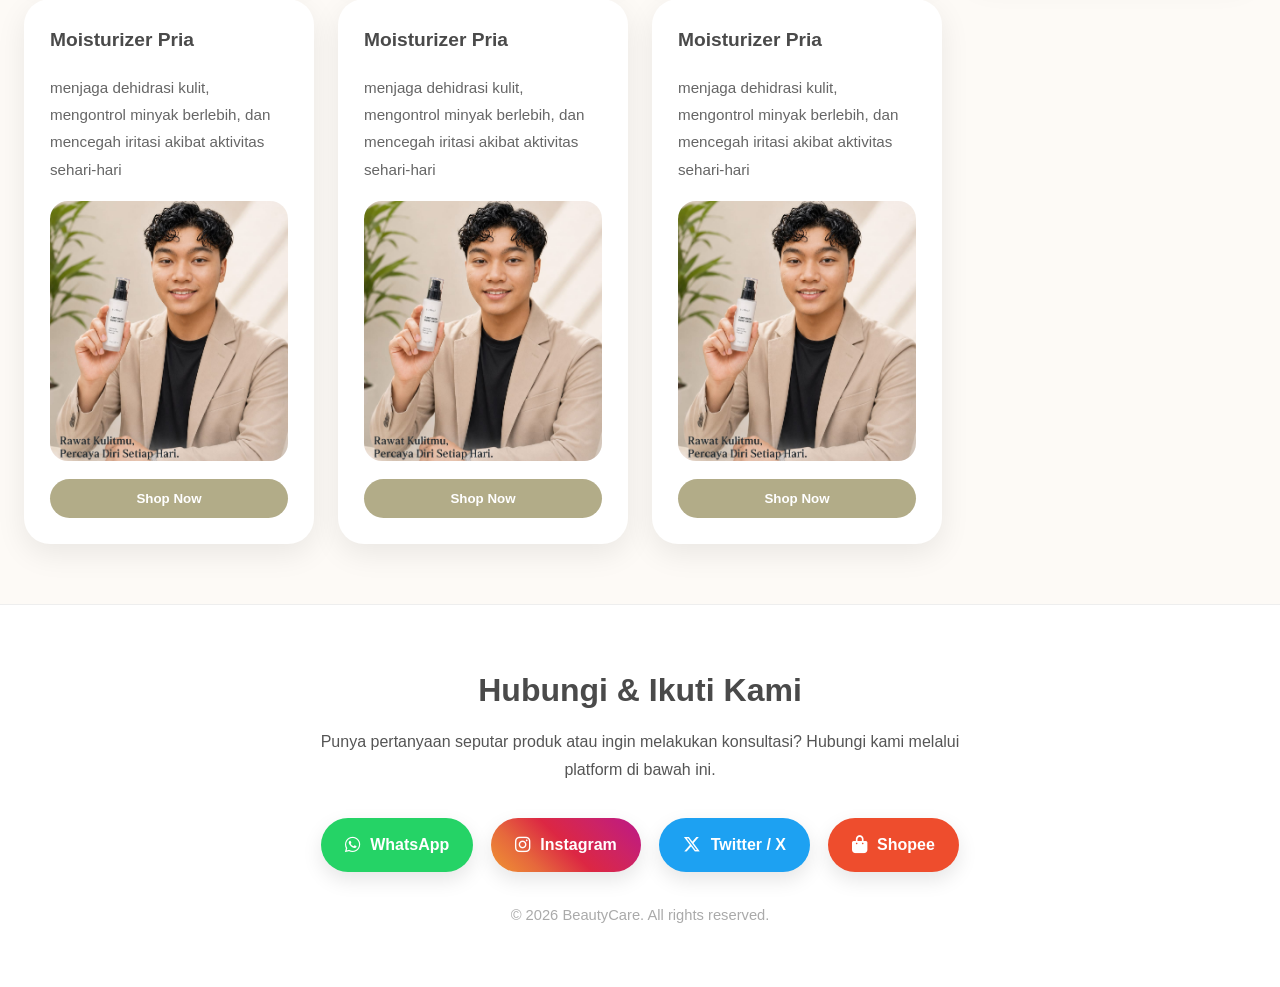
==== commit f864af58: "Update index.html" ====
--- a/index.html
+++ b/index.html
@@ -125,7 +125,7 @@
     <li class="card">
       <h1>cussion beauty</h1>
       <p>merawat kulit, menyamarkan noda hitam dan memberikan hasil akhir flawless serta melindungi kulit dari sinar UV</p>
-      <img src="img/jillwellington-bathroom-sink-3940726_1920.jpg" alt="cusion beauty">
+      <img src="img/saponifier-skincare-1122666_1920.jpg" alt="cusion beauty">
       <button>Shop Now</button>
     </li>
 
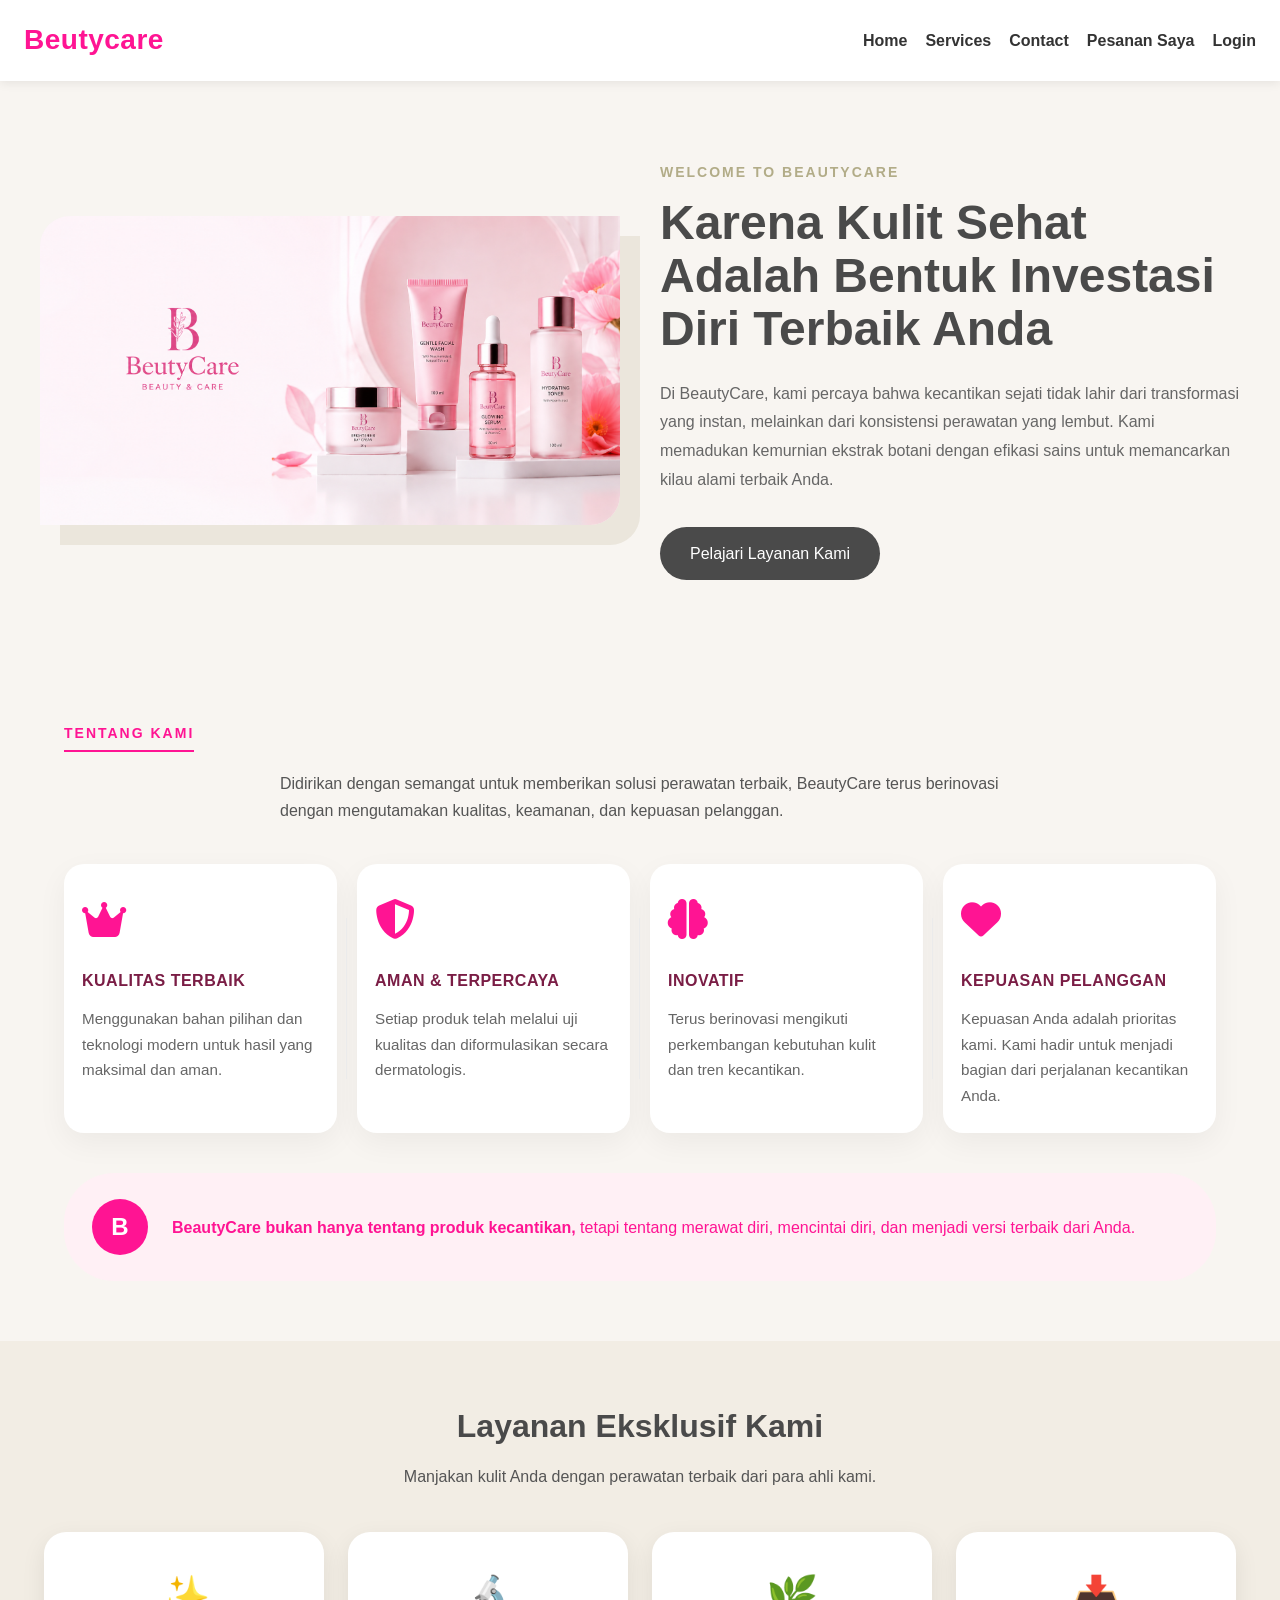
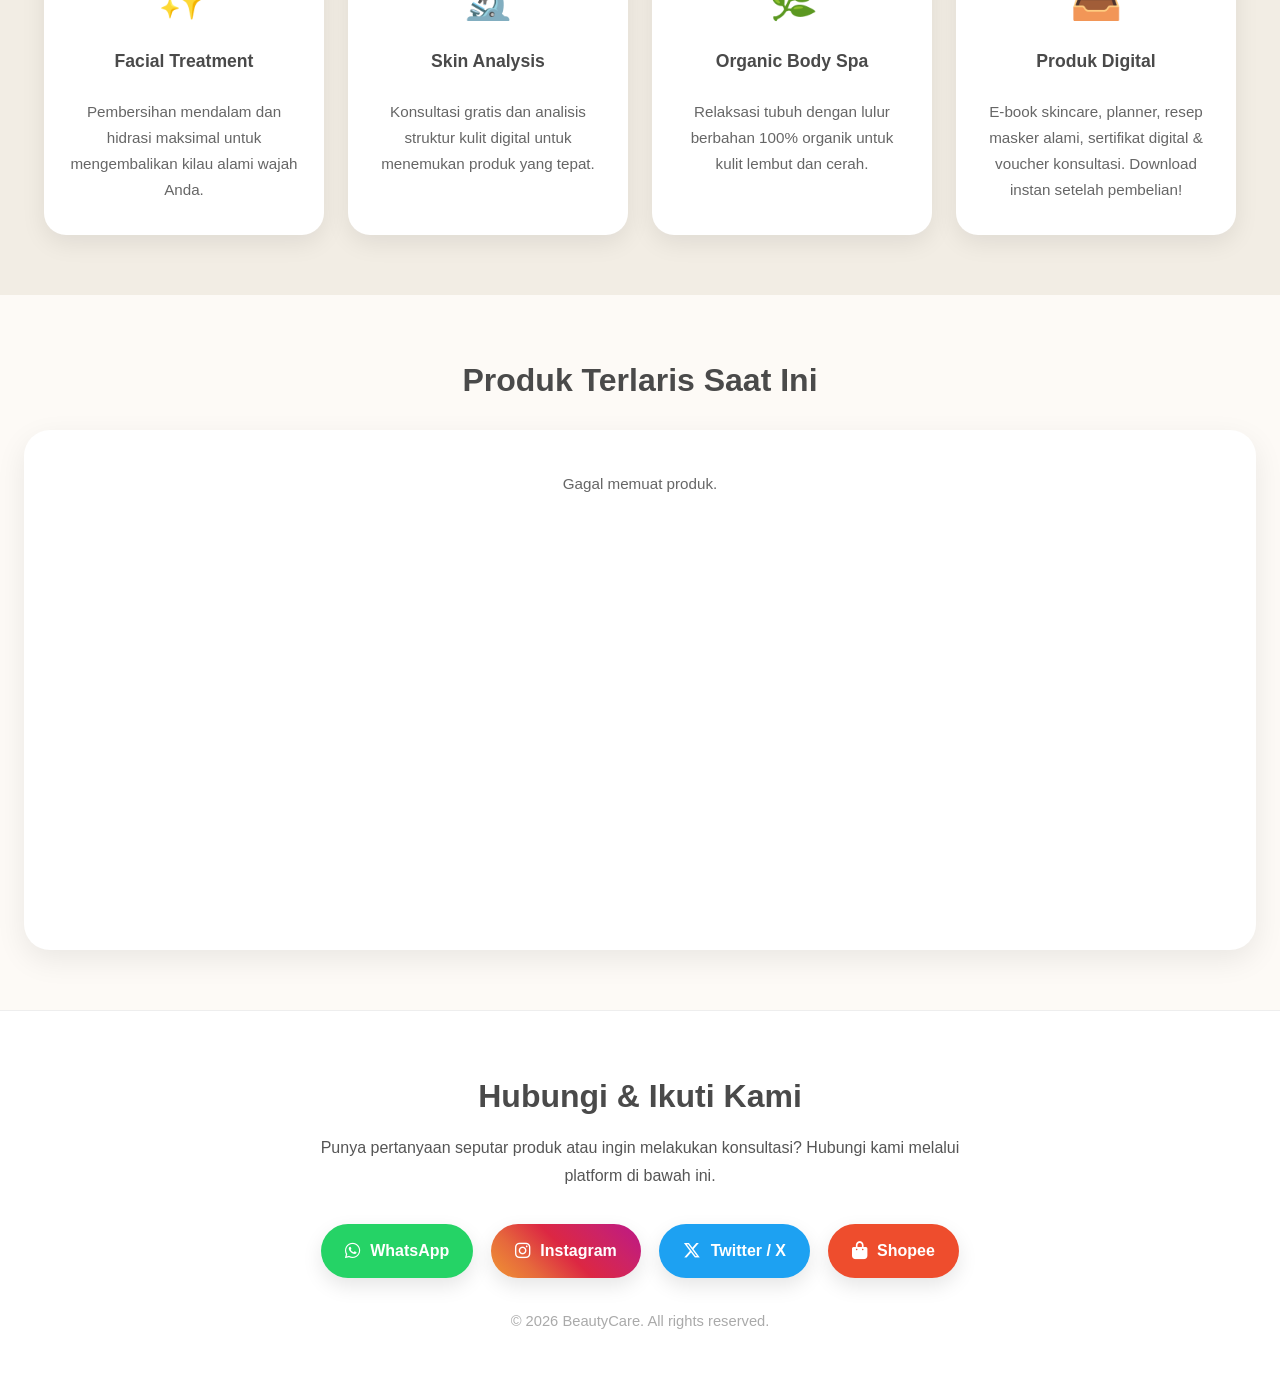
==== commit e28063eb: "Add files via upload" ====
--- a/index.html
+++ b/index.html
@@ -19,6 +19,8 @@
       <li><a href="#Home">Home</a></li>
       <li><a href="#services">Services</a></li>
       <li><a href="#contact">Contact</a></li>
+      <li><a href="account.html">Pesanan Saya</a></li>
+      <li><a href="login.html" id="nav-login">Login</a></li>
     </ul>
   </nav>
 
@@ -107,93 +109,21 @@
       <h3>Organic Body Spa</h3>
       <p>Relaksasi tubuh dengan lulur berbahan 100% organik untuk kulit lembut dan cerah.</p>
     </div>
+
+    <div class="service-box">
+      <div class="service-icon">📥</div>
+      <h3>Produk Digital</h3>
+      <p>E-book skincare, planner, resep masker alami, sertifikat digital &amp; voucher konsultasi. Download instan setelah pembelian!</p>
+    </div>
   </div>
 </section>
 
  <section class="container-produk">
-  <h2>Produk Terlaris Saat Ini</h2> 
-
-  <ul class="produk-list">
-    
-    <li class="card">
-      <h1>all variety of beauty products</h1>
-      <p> mencerahkan serta membantu merawat kulit dari noda hitam, bopeng, dam menjaga kelembutan kulit</p>
-      <img src="img/crissa-beauty-product-5483456_1920.jpg" alt="all variety of beauty products">
-      <button>Shop Now</button>
-    </li>
-
-    <li class="card">
-      <h1>cussion beauty</h1>
-      <p>merawat kulit, menyamarkan noda hitam dan memberikan hasil akhir flawless serta melindungi kulit dari sinar UV</p>
-      <img src="img/saponifier-skincare-1122666_1920.jpg" alt="cusion beauty">
-      <button>Shop Now</button>
-    </li>
-
-    <li class="card">
-      <h1>moisturizer pria</h1>
-      <p>menjaga dehidrasi kulit, mengontrol minyak berlebih, dan mencegah iritasi akibat aktivitas sehari-hari</p>
-      <img src="img/IMG-20260514-WA0013.jpg" alt="moisturizer pria">
-      <button>Shop Now</button>
-    </li>
-
-     <li class="card">
-      <h1>moisturizer pria</h1>
-      <p>menjaga dehidrasi kulit, mengontrol minyak berlebih, dan mencegah iritasi akibat aktivitas sehari-hari</p>
-      <img src="img/IMG-20260514-WA0013.jpg" alt="moisturizer pria">
-      <button>Shop Now</button>
-    </li>
-
-     <li class="card">
-      <h1>moisturizer pria</h1>
-      <p>menjaga dehidrasi kulit, mengontrol minyak berlebih, dan mencegah iritasi akibat aktivitas sehari-hari</p>
-      <img src="img/IMG-20260514-WA0013.jpg" alt="moisturizer pria">
-      <button>Shop Now</button>
-    </li>
-
-     <li class="card">
-      <h1>moisturizer pria</h1>
-      <p>menjaga dehidrasi kulit, mengontrol minyak berlebih, dan mencegah iritasi akibat aktivitas sehari-hari</p>
-      <img src="img/IMG-20260514-WA0013.jpg" alt="moisturizer pria">
-      <button>Shop Now</button>
-    </li>
-
-     <li class="card">
-      <h1>moisturizer pria</h1>
-      <p>menjaga dehidrasi kulit, mengontrol minyak berlebih, dan mencegah iritasi akibat aktivitas sehari-hari</p>
-      <img src="img/IMG-20260514-WA0013.jpg" alt="moisturizer pria">
-      <button>Shop Now</button>
-    </li>
-
-     <li class="card">
-      <h1>moisturizer pria</h1>
-      <p>menjaga dehidrasi kulit, mengontrol minyak berlebih, dan mencegah iritasi akibat aktivitas sehari-hari</p>
-      <img src="img/IMG-20260514-WA0013.jpg" alt="moisturizer pria">
-      <button>Shop Now</button>
-    </li>
-
-     <li class="card">
-      <h1>moisturizer pria</h1>
-      <p>menjaga dehidrasi kulit, mengontrol minyak berlebih, dan mencegah iritasi akibat aktivitas sehari-hari</p>
-      <img src="img/IMG-20260514-WA0013.jpg" alt="moisturizer pria">
-      <button>Shop Now</button>
-    </li>
-
-     <li class="card">
-      <h1>moisturizer pria</h1>
-      <p>menjaga dehidrasi kulit, mengontrol minyak berlebih, dan mencegah iritasi akibat aktivitas sehari-hari</p>
-      <img src="img/IMG-20260514-WA0013.jpg" alt="moisturizer pria">
-      <button>Shop Now</button>
-    </li>
-
-     <li class="card">
-      <h1>moisturizer pria</h1>
-      <p>menjaga dehidrasi kulit, mengontrol minyak berlebih, dan mencegah iritasi akibat aktivitas sehari-hari</p>
-      <img src="img/IMG-20260514-WA0013.jpg" alt="moisturizer pria">
-      <button>Shop Now</button>
-    </li>
-
+  <h2>Produk Terlaris Saat Ini</h2>
+  <ul class="produk-list" id="produk-list">
   </ul>
 </section>
+
 
 
 <section id="contact">
@@ -224,5 +154,140 @@
   
   <p class="footer-text">&copy; 2026 BeautyCare. All rights reserved.</p>
 </section>
+
+<div id="orderModal" class="modal">
+  <div class="modal-content modal-lg">
+    <span class="modal-close" onclick="tutupModal()">&times;</span>
+    <h2 id="modal-produk-nama">Pesan Produk</h2>
+    <p class="modal-produk-harga" id="modal-produk-harga"></p>
+    <form id="form-pesanan">
+      <input type="hidden" id="produk-id" value="">
+      <input type="hidden" id="produk-nama" value="">
+      <input type="hidden" id="produk-harga" value="">
+      <input type="hidden" id="user-id" value="">
+
+      <div class="form-row">
+        <div class="form-col">
+          <label>Nama Lengkap *</label>
+          <input type="text" id="nama-pemesan" required placeholder="Masukkan nama Anda">
+        </div>
+        <div class="form-col">
+          <label>Nomor HP/WhatsApp *</label>
+          <input type="tel" id="no-hp" required placeholder="08xxxxxxxxxx">
+        </div>
+      </div>
+
+      <div id="shipping-fields">
+        <label>Alamat Pengiriman</label>
+        <textarea id="alamat" rows="2" placeholder="Alamat lengkap"></textarea>
+
+        <label>Kota / Kabupaten Tujuan *</label>
+        <input type="text" id="kota-tujuan" required placeholder="Cari kota tujuan..." autocomplete="off" oninput="cariKota(this.value)">
+        <input type="hidden" id="kota-id" value="">
+        <div id="kota-suggestions" class="suggestions"></div>
+
+        <div class="kurir-info">
+          <label>Kurir Pengiriman</label>
+          <div class="kurir-static">
+            <img src="https://upload.wikimedia.org/wikipedia/commons/thumb/9/9b/J%26T_Express_Logo.svg/200px-J%26T_Express_Logo.svg.png" alt="J&T" style="height:24px;vertical-align:middle">
+            <strong>J&T Reguler</strong>
+            <input type="hidden" id="kurir" value="J&T Reguler">
+          </div>
+        </div>
+        <div id="ongkir-status" class="ongkir-status"></div>
+      </div>
+
+      <div class="form-row">
+        <div class="form-col">
+          <label>Jumlah *</label>
+          <input type="number" id="jumlah" value="1" min="1" required oninput="hitungTotal()">
+        </div>
+        <div class="form-col">
+          <label>Metode Pembayaran *</label>
+          <select id="metode-pembayaran" required>
+            <option value="">-- Pilih --</option>
+            <option value="QRIS">QRIS (All Bank)</option>
+            <option value="Transfer BCA">Transfer BCA</option>
+            <option value="Transfer Mandiri">Transfer Mandiri</option>
+            <option value="Transfer BRI">Transfer BRI</option>
+            <option value="Transfer BNI">Transfer BNI</option>
+            <option value="Transfer Bank Lain">Transfer Bank Lain</option>
+          </select>
+        </div>
+      </div>
+
+      <label>Catatan</label>
+      <textarea id="catatan" rows="2" placeholder="Catatan tambahan (opsional)"></textarea>
+
+      <div class="price-breakdown" id="price-breakdown">
+        <div class="price-row">
+          <span>Subtotal</span>
+          <span id="display-subtotal">Rp 0</span>
+        </div>
+        <div class="price-row">
+          <span>Ongkos Kirim</span>
+          <span id="display-ongkir">Rp 0</span>
+        </div>
+        <div class="price-row price-total">
+          <span>Total Pesanan</span>
+          <span id="display-total">Rp 0</span>
+        </div>
+        <input type="hidden" id="displ-ongkir-realtime" value="0">
+      </div>
+
+      <button type="submit" class="btn-order">Kirim Pesanan</button>
+    </form>
+  </div>
+</div>
+
+<div id="paymentModal" class="modal">
+  <div class="modal-content modal-lg">
+    <span class="modal-close" onclick="tutupPayment()">&times;</span>
+    <div class="payment-success-icon">&#10003;</div>
+    <h2 style="text-align:center;margin-bottom:4px">Pesanan Berhasil Dibuat!</h2>
+    <p style="text-align:center;color:#666;margin-bottom:18px" id="payment-order-info">Silakan selesaikan pembayaran Anda.</p>
+
+    <div class="payment-total-box">
+      <span class="payment-total-label">Total yang harus dibayar</span>
+      <span class="payment-total-amount" id="payment-total-amount">Rp 0</span>
+    </div>
+
+    <div class="payment-banks" id="payment-banks">
+      <h3>Transfer ke Rekening</h3>
+      <div id="bank-list"></div>
+    </div>
+
+    <div class="payment-qris" id="payment-qris-area">
+      <h3>Atau Scan QRIS</h3>
+      <div class="qris-wrapper">
+        <img id="qris-image" src="" alt="QRIS">
+        <p id="qris-atas-nama"></p>
+      </div>
+    </div>
+
+    <div id="digital-download-area" class="payment-wa" style="display:none;background:#f0f0ff;border-color:#c0c0ff">
+      <p style="color:#333"><i class="fas fa-download" style="color:#1565c0"></i> <strong>Produk Digital</strong></p>
+      <p style="font-size:0.85rem;color:#666;margin-bottom:10px">Produk ini tersedia setelah pembayaran dikonfirmasi. Klik tombol di bawah untuk mengakses:</p>
+      <a id="btn-digital-view" href="#" target="_blank" class="btn-wa-konfirmasi" style="background:#1565c0">
+        <i class="fas fa-eye"></i> Lihat / Download Produk Digital
+      </a>
+    </div>
+
+    <div class="payment-wa">
+      <p>Setelah transfer, konfirmasi dengan klik tombol di bawah:</p>
+      <a id="wa-konfirmasi-link" href="#" target="_blank" class="btn-wa-konfirmasi">
+        <i class="fab fa-whatsapp"></i> Konfirmasi via WhatsApp
+      </a>
+    </div>
+
+    <div class="payment-actions">
+      <button class="btn-pesan" onclick="tutupPayment()" style="width:100%;text-align:center">Selesai</button>
+    </div>
+  </div>
+</div>
+
+<div id="toast" class="toast"></div>
+
+<script src="script.js"></script>
 </body>
-</html>
+</html>
--- a/style.css
+++ b/style.css
@@ -1,490 +1,861 @@
-/* Reset & base */
-* {
-  box-sizing: border-box;
-  margin: 0;
-  padding: 0;
-}
-html {
-  scroll-behavior: smooth;
-}
-body {
-  font-family: Arial, sans-serif;
-  background: #f8f5f1;
-  color: #333;
-  line-height: 1.6;
-}
-img {
-  max-width: 100%;
-  display: block;
-}
-a {
-  color: inherit;
-}
-button,
-.btn-explore,
-.social-box {
-  border: none;
-  cursor: pointer;
-}
-
-/* Header
-   Menata bar navigasi utama, logo, dan menu agar rapi.
-   Header dibuat sticky agar tetap terlihat saat menggulir halaman.
-*/
-header {
-  background: #fff;                 /* Latar putih untuk header */
-  padding: 18px 24px;               /* Spasi dalam header */
-  display: flex;                    /* Mengatur posisi elemen secara horizontal */
-  align-items: center;              /* Vertikal align elemen */
-  justify-content: space-between;   /* Pisahkan logo dan menu */
-  gap: 20px;                        /* Jarak antar elemen */
-  box-shadow: 0 2px 10px rgba(0, 0, 0, 0.08); /* Bayangan halus */
-  position: sticky;                 /* Header melekat di atas saat scroll */
-  top: 0;
-  z-index: 10;                      /* Pastikan header di atas konten lain */
-}
-.logo {
-  font-size: 28px;                  /* Ukuran teks logo */
-  font-weight: 800;                 /* Tebal font */
-  color: deeppink;                  /* Warna logo */
-  letter-spacing: 0.5px;            /* Jarak antar huruf */
-}
-nav ul {
-  list-style: none;                 /* Hilangkan bullet list */
-  display: flex;                    /* Tampilkan menu secara horizontal */
-  flex-wrap: wrap;                  /* Jika ruang kecil, menu bisa terbungkus */
-  gap: 18px;                        /* Jarak antar item menu */
-  align-items: center;              /* Posisi tengah vertikal */
-}
-nav a {
-  text-decoration: none;            /* Hilangkan garis bawah link */
-  color: #333;                      /* Warna teks link */
-  font-weight: 600;                 /* Tebal teks link */
-  transition: 0.2s ease;            /* Animasi saat hover */
-}
-nav a:hover {
-  color: deeppink;                  /* Warna berubah saat kursor berada di atas */
-}
-
-/* Hero section
-   Menata tampilan bagian atas dengan gambar dan teks utama.
-   Foto dibuat responsif agar tidak terpotong di layar kecil.
-*/
-#Home {
-  padding: 80px 24px;            /* Spasi atas/bawah dan kiri/kanan */
-}
-.home-container {
-  max-width: 1200px;              /* Lebar maksimum container */
-  margin: 0 auto;                 /* Ratakan ke tengah */
-  display: flex;                  /* Susun gambar dan teks berdampingan */
-  align-items: center;            /* Rata tengah secara vertikal */
-  gap: 40px;                      /* Jarak antar kolom */
-}
-.home-image,
-.home-content {
-  flex: 1;                        /* Masing-masing kolom mengambil ruang yang sama */
-}
-.home-image img {
-  width: 100%;                    /* Lebar foto mengikuti kontainer */
-  height: auto;                   /* Tinggi menyesuaikan agar tidak terdistorsi */
-  max-height: 520px;              /* Batas tinggi untuk tampilan desktop */
-  object-fit: contain;            /* Seluruh gambar tampil tanpa terpotong */
-  border-radius: 30px 0 30px 0;   /* Sudut bergelombang untuk estetika */
-  box-shadow: 20px 20px 0 rgba(178, 172, 136, 0.2); /* Aksen bayangan di belakang gambar */
-}
-.home-content span {
-  font-size: 14px;                /* Ukuran teks kecil untuk label */
-  letter-spacing: 2px;            /* Jarak huruf agar lebih tajam */
-  color: #b2ac88;                 /* Warna aksen */
-  font-weight: 700;               /* Teks tegas */
-  display: block;
-  margin-bottom: 14px;
-}
-.home-content h2 {
-  font-size: 3rem;                /* Judul besar untuk fokus utama */
-  color: #4a4a4a;
-  line-height: 1.1;
-  margin-bottom: 24px;
-}
-.home-content p {
-  font-size: 1rem;                /* Paragraf isi */
-  color: #666;
-  line-height: 1.8;
-  margin-bottom: 32px;
-  max-width: 640px;               /* Batas lebar teks agar lebih nyaman dibaca */
-}
-.btn-explore {
-  display: inline-flex;           /* Tombol fleksibel */
-  align-items: center;
-  gap: 10px;
-  padding: 14px 30px;
-  background: #4a4a4a;
-  color: #fff;
-  border-radius: 999px;           /* Bentuk tombol full rounded */
-  text-decoration: none;
-  transition: 0.3s ease;
-}
-.btn-explore:hover {
-  background: #b2ac88;
-  transform: translateX(4px);     /* Efek hover geser sedikit */
-}
-
-/* About section
-   Menjelaskan nilai perusahaan dan menampilkan pilar yang mendukung layanan.
-*/
-#about-us {
-  padding: 60px 24px;            /* Spasi sekitar section */
-  max-width: 1200px;
-  margin: 0 auto;               /* Pusatkan konten */
-}
-.about-header span {
-  font-size: 14px;
-  letter-spacing: 2px;
-  color: deeppink;
-  font-weight: 800;
-  border-bottom: 2px solid deeppink; /* Garis bawah untuk label */
-  padding-bottom: 5px;
-  display: inline-block;
-  margin-bottom: 18px;
-}
-.about-header p {
-  font-size: 1rem;
-  color: #555;
-  max-width: 720px;             /* Lebar teks tetap nyaman dibaca */
-  margin: 0 auto 40px;
-  line-height: 1.7;
-}
-.about-pillars {
-  display: flex;                 /* Tampilkan pilar secara sejajar */
-  gap: 20px;
-  justify-content: space-between;
-  flex-wrap: wrap;              /* Turun menjadi kolom di layar kecil */
-}
-.pillar-item {
-  flex: 1;                       /* Setiap item berbagi ruang sama */
-  min-width: 220px;              /* Lebar minimum supaya tetap rapi */
-  padding: 24px 18px;
-  background: #fff;
-  border-radius: 20px;
-  box-shadow: 0 10px 30px rgba(0, 0, 0, 0.05);
-  position: relative;
-}
-.pillar-icon {
-  font-size: 40px;               /* Ukuran ikon */
-  color: deeppink;
-  margin-bottom: 16px;
-}
-.pillar-item h3 {
-  font-size: 1rem;
-  color: #7a1d45;
-  margin-bottom: 12px;
-  letter-spacing: 0.5px;
-}
-.pillar-item p {
-  font-size: 0.95rem;
-  color: #666;
-  line-height: 1.7;
-}
-.pillar-item:not(:last-child)::after {
-  content: "";
-  position: absolute;
-  right: -10px;
-  top: 20%;
-  height: 60%;
-  width: 1px;
-  background-color: #eee;        /* Garis pemisah vertikal antar pilar */
-}
-.about-banner {
-  display: flex;                 /* Banner quote berjejer */
-  align-items: center;
-  gap: 24px;
-  background: #fff0f5;           /* Latar light pink */
-  padding: 26px 28px;
-  border-radius: 50px;
-  margin-top: 40px;
-}
-.banner-logo {
-  width: 56px;
-  height: 56px;
-  border-radius: 50%;
-  background: deeppink;
-  color: #fff;
-  display: flex;
-  align-items: center;
-  justify-content: center;
-  font-size: 1.5rem;
-  font-weight: 800;
-  flex-shrink: 0;                /* Jangan mengecil saat ruang terbatas */
-}
-.banner-text {
-  font-size: 1rem;
-  color: deeppink;
-  line-height: 1.7;
-}
-
-/* Services section
-   Menampilkan pilihan layanan penggunaan produk atau treatment.
-*/
-#services {
-  padding: 60px 24px;            /* Spasi sekitar section */
-  background: #f2ede4;            /* Latar sage lembut */
-  text-align: center;
-}
-#services h2 {
-  font-size: 2rem;                /* Judul section */
-  color: #4a4a4a;
-  margin-bottom: 12px;
-}
-#services .subtitle {
-  color: #555;
-  margin-bottom: 42px;
-  max-width: 760px;               /* Maksimum lebar teks penjelasan */
-  margin-left: auto;
-  margin-right: auto;
-  font-size: 1rem;
-}
-.services-container {
-  display: flex;                  /* Susunan kotak layanan */
-  justify-content: center;
-  gap: 24px;
-  flex-wrap: wrap;                /* Turun jadi kolom saat layar kecil */
-  max-width: 1200px;
-  margin: 0 auto;
-}
-.service-box {
-  background: #fff;
-  padding: 32px 24px;
-  border-radius: 22px;
-  width: 280px;                   /* Lebar tetap untuk setiap kotak */
-  box-shadow: 0 8px 24px rgba(0, 0, 0, 0.08);
-  transition: 0.3s ease;
-  display: flex;
-  flex-direction: column;
-  align-items: center;
-  gap: 16px;
-  text-align: center;
-}
-.service-box:hover {
-  transform: translateY(-6px);    /* Efek hover naik sedikit */
-  box-shadow: 0 12px 30px rgba(0, 0, 0, 0.12);
-}
-.service-icon {
-  font-size: 42px;                /* Ikon layanan */
-}
-.service-box h3 {
-  font-size: 1.1rem;
-  color: #4a4a4a;
-  margin-bottom: 8px;
-}
-.service-box p {
-  color: #666;
-  line-height: 1.7;
-  font-size: 0.95rem;
-}
-
-/* Product cards
-   Menata tampilan daftar produk dalam bentuk kartu responsif.
-*/
-.container-produk {
-  padding: 60px 24px;            /* Spasi section produk */
-  background: #fdfaf6;            /* Latar cerah */
-}
-.container-produk h2 {
-  text-align: center;
-  margin-bottom: 24px;
-  color: #4a4a4a;
-  font-size: 2rem;
-}
-.produk-list {
-  list-style: none;               /* Hapus bullet list */
-  display: grid;                  /* Grid responsif untuk kartu */
-  grid-template-columns: repeat(auto-fit, minmax(260px, 1fr));
-  gap: 24px;
-  padding: 0;
-  margin: 0;
-}
-.produk-list .card {
-  background: #fff;
-  padding: 26px;
-  border-radius: 26px;
-  box-shadow: 0 10px 30px rgba(0, 0, 0, 0.08);
-  display: flex;
-  flex-direction: column;
-  gap: 18px;
-  min-height: 520px;             /* Tinggi seragam untuk semua kartu */
-}
-.produk-list .card h1 {
-  font-size: 1.2rem;
-  color: #4a4a4a;
-  margin: 0;
-  text-transform: capitalize;     /* Judul produk huruf kapital kecil */
-}
-.produk-list .card p {
-  color: #666;
-  line-height: 1.8;
-  font-size: 0.95rem;
-}
-.produk-list .card img {
-  border-radius: 18px;
-  height: 260px;                  /* Tinggi gambar seragam */
-  object-fit: cover;              /* Menjaga proporsi gambar */
-}
-.produk-list .card button {
-  margin-top: auto;               /* Tombol otomatis turun ke bawah */
-  padding: 12px 28px;
-  border-radius: 999px;
-  background: #b2ac88;
-  color: #fff;
-  font-weight: 700;
-  transition: 0.25s ease;
-}
-.produk-list .card button:hover {
-  background: #8d856a;
-  transform: translateY(-2px);     /* Efek hover tombol */
-}
-
-/* Contact section
-   Menampilkan tombol sosial dan informasi kontak di bagian akhir halaman.
-*/
-#contact {
-  padding: 60px 24px;            /* Spasi section kontak */
-  background: #fff;
-  border-top: 1px solid #eee;     /* Garis tipis pemisah dari section sebelumnya */
-  text-align: center;
-}
-#contact h2 {
-  font-size: 2rem;
-  color: #4a4a4a;
-  margin-bottom: 12px;
-}
-.contact-subtitle {
-  color: #555;
-  margin: 0 auto 34px;
-  max-width: 680px;             /* Batas lebar teks agar lebih mudah dibaca */
-  font-size: 1rem;
-  line-height: 1.75;
-}
-.social-container {
-  display: flex;                 /* Susun tombol sosial horizontal */
-  justify-content: center;
-  gap: 18px;
-  flex-wrap: wrap;               /* Turun jadi kolom saat layar kecil */
-  margin-bottom: 32px;
-}
-.social-box {
-  display: inline-flex;
-  align-items: center;
-  gap: 10px;
-  padding: 14px 24px;
-  border-radius: 999px;          /* Bentuk kapsul */
-  text-decoration: none;
-  color: #fff;
-  font-weight: 700;
-  transition: 0.25s ease;
-  box-shadow: 0 8px 20px rgba(0, 0, 0, 0.1);
-}
-.social-box:hover {
-  transform: translateY(-4px);
-  box-shadow: 0 12px 24px rgba(0, 0, 0, 0.14);
-}
-.social-box i {
-  font-size: 1.1rem;             /* Ukuran ikon sosial */
-}
-.whatsapp {
-  background: #25d366;           /* Warna hijau WhatsApp */
-}
-.instagram {
-  background: linear-gradient(45deg, #f09433 0%, #e6683c 25%, #dc2743 50%, #cc2366 75%, #bc1888 100%); /* Gradasi Instagram */
-}
-.twitter {
-  background: #1da1f2;           /* Warna Twitter */
-}
-.shopee {
-  background: #ee4d2d;           /* Warna Shopee */
-}
-.footer-text {
-  color: #aaa;
-  font-size: 0.92rem;
-}
-
-/* Responsive rules
-   Aturan khusus untuk ukuran layar lebih kecil, agar tampilan tetap rapi.
-*/
-@media (max-width: 1024px) {
-  .home-image img {
-    height: 420px;              /* Sedikit kecilkan gambar di tablet */
-  }
-  .home-content h2 {
-    font-size: 2.4rem;          /* Ukuran judul disesuaikan */
-  }
-}
-
-@media (max-width: 768px) {
-  header {
-    flex-direction: column;      /* Susun header menjadi vertikal */
-    align-items: flex-start;
-    padding: 18px 20px;
-  }
-  nav ul {
-    justify-content: flex-start;
-    gap: 14px;
-  }
-  #Home {
-    padding: 40px 20px;
-  }
-  .home-container {
-    flex-direction: column;      /* Susun hero jadi vertikal */
-    text-align: center;
-    gap: 30px;
-  }
-  .home-content h2 {
-    font-size: 2rem;
-  }
-  .home-image img {
-    width: 100%;
-    height: auto;                /* Pastikan foto ikut mengecil proporsional di mobile */
-    box-shadow: none;
-    border-radius: 24px;
-  }
-  .about-banner {
-    flex-direction: column;
-    text-align: center;
-    border-radius: 24px;
-    padding: 22px;
-  }
-  .pillar-item:not(:last-child)::after {
-    display: none;               /* Hapus garis pembatas di mobile */
-  }
-  .container-produk {
-    padding: 40px 20px;
-  }
-  .service-box {
-    width: 100%;
-    max-width: 420px;
-  }
-  .social-box {
-    width: 100%;
-    justify-content: center;
-  }
-}
-
-@media (max-width: 520px) {
-  header {
-    padding: 18px 16px;
-  }
-  nav ul {
-    gap: 12px;
-  }
-  .home-content h2 {
-    font-size: 1.75rem;
-  }
-  .home-content p,
-  .about-header p,
-  .service-box p,
-  .contact-subtitle {
-    font-size: 0.95rem;          /* Perkecil teks agar muat di layar kecil */
-  }
-  .about-banner {
-    padding: 18px;
-  }
-}
+/* Reset & base */
+* {
+  box-sizing: border-box;
+  margin: 0;
+  padding: 0;
+}
+html {
+  scroll-behavior: smooth;
+}
+body {
+  font-family: Arial, sans-serif;
+  background: #f8f5f1;
+  color: #333;
+  line-height: 1.6;
+}
+img {
+  max-width: 100%;
+  display: block;
+}
+a {
+  color: inherit;
+}
+button,
+.btn-explore,
+.social-box {
+  border: none;
+  cursor: pointer;
+}
+
+/* Header
+   Menata bar navigasi utama, logo, dan menu agar rapi.
+   Header dibuat sticky agar tetap terlihat saat menggulir halaman.
+*/
+header {
+  background: #fff;                 /* Latar putih untuk header */
+  padding: 18px 24px;               /* Spasi dalam header */
+  display: flex;                    /* Mengatur posisi elemen secara horizontal */
+  align-items: center;              /* Vertikal align elemen */
+  justify-content: space-between;   /* Pisahkan logo dan menu */
+  gap: 20px;                        /* Jarak antar elemen */
+  box-shadow: 0 2px 10px rgba(0, 0, 0, 0.08); /* Bayangan halus */
+  position: sticky;                 /* Header melekat di atas saat scroll */
+  top: 0;
+  z-index: 10;                      /* Pastikan header di atas konten lain */
+}
+.logo {
+  font-size: 28px;                  /* Ukuran teks logo */
+  font-weight: 800;                 /* Tebal font */
+  color: deeppink;                  /* Warna logo */
+  letter-spacing: 0.5px;            /* Jarak antar huruf */
+}
+nav ul {
+  list-style: none;                 /* Hilangkan bullet list */
+  display: flex;                    /* Tampilkan menu secara horizontal */
+  flex-wrap: wrap;                  /* Jika ruang kecil, menu bisa terbungkus */
+  gap: 18px;                        /* Jarak antar item menu */
+  align-items: center;              /* Posisi tengah vertikal */
+}
+nav a {
+  text-decoration: none;            /* Hilangkan garis bawah link */
+  color: #333;                      /* Warna teks link */
+  font-weight: 600;                 /* Tebal teks link */
+  transition: 0.2s ease;            /* Animasi saat hover */
+}
+nav a:hover {
+  color: deeppink;                  /* Warna berubah saat kursor berada di atas */
+}
+
+/* Hero section
+   Menata tampilan bagian atas dengan gambar dan teks utama.
+   Foto dibuat responsif agar tidak terpotong di layar kecil.
+*/
+#Home {
+  padding: 80px 24px;            /* Spasi atas/bawah dan kiri/kanan */
+}
+.home-container {
+  max-width: 1200px;              /* Lebar maksimum container */
+  margin: 0 auto;                 /* Ratakan ke tengah */
+  display: flex;                  /* Susun gambar dan teks berdampingan */
+  align-items: center;            /* Rata tengah secara vertikal */
+  gap: 40px;                      /* Jarak antar kolom */
+}
+.home-image,
+.home-content {
+  flex: 1;                        /* Masing-masing kolom mengambil ruang yang sama */
+}
+.home-image img {
+  width: 100%;                    /* Lebar foto mengikuti kontainer */
+  height: auto;                   /* Tinggi menyesuaikan agar tidak terdistorsi */
+  max-height: 520px;              /* Batas tinggi untuk tampilan desktop */
+  object-fit: contain;            /* Seluruh gambar tampil tanpa terpotong */
+  border-radius: 30px 0 30px 0;   /* Sudut bergelombang untuk estetika */
+  box-shadow: 20px 20px 0 rgba(178, 172, 136, 0.2); /* Aksen bayangan di belakang gambar */
+}
+.home-content span {
+  font-size: 14px;                /* Ukuran teks kecil untuk label */
+  letter-spacing: 2px;            /* Jarak huruf agar lebih tajam */
+  color: #b2ac88;                 /* Warna aksen */
+  font-weight: 700;               /* Teks tegas */
+  display: block;
+  margin-bottom: 14px;
+}
+.home-content h2 {
+  font-size: 3rem;                /* Judul besar untuk fokus utama */
+  color: #4a4a4a;
+  line-height: 1.1;
+  margin-bottom: 24px;
+}
+.home-content p {
+  font-size: 1rem;                /* Paragraf isi */
+  color: #666;
+  line-height: 1.8;
+  margin-bottom: 32px;
+  max-width: 640px;               /* Batas lebar teks agar lebih nyaman dibaca */
+}
+.btn-explore {
+  display: inline-flex;           /* Tombol fleksibel */
+  align-items: center;
+  gap: 10px;
+  padding: 14px 30px;
+  background: #4a4a4a;
+  color: #fff;
+  border-radius: 999px;           /* Bentuk tombol full rounded */
+  text-decoration: none;
+  transition: 0.3s ease;
+}
+.btn-explore:hover {
+  background: #b2ac88;
+  transform: translateX(4px);     /* Efek hover geser sedikit */
+}
+
+/* About section
+   Menjelaskan nilai perusahaan dan menampilkan pilar yang mendukung layanan.
+*/
+#about-us {
+  padding: 60px 24px;            /* Spasi sekitar section */
+  max-width: 1200px;
+  margin: 0 auto;               /* Pusatkan konten */
+}
+.about-header span {
+  font-size: 14px;
+  letter-spacing: 2px;
+  color: deeppink;
+  font-weight: 800;
+  border-bottom: 2px solid deeppink; /* Garis bawah untuk label */
+  padding-bottom: 5px;
+  display: inline-block;
+  margin-bottom: 18px;
+}
+.about-header p {
+  font-size: 1rem;
+  color: #555;
+  max-width: 720px;             /* Lebar teks tetap nyaman dibaca */
+  margin: 0 auto 40px;
+  line-height: 1.7;
+}
+.about-pillars {
+  display: flex;                 /* Tampilkan pilar secara sejajar */
+  gap: 20px;
+  justify-content: space-between;
+  flex-wrap: wrap;              /* Turun menjadi kolom di layar kecil */
+}
+.pillar-item {
+  flex: 1;                       /* Setiap item berbagi ruang sama */
+  min-width: 220px;              /* Lebar minimum supaya tetap rapi */
+  padding: 24px 18px;
+  background: #fff;
+  border-radius: 20px;
+  box-shadow: 0 10px 30px rgba(0, 0, 0, 0.05);
+  position: relative;
+}
+.pillar-icon {
+  font-size: 40px;               /* Ukuran ikon */
+  color: deeppink;
+  margin-bottom: 16px;
+}
+.pillar-item h3 {
+  font-size: 1rem;
+  color: #7a1d45;
+  margin-bottom: 12px;
+  letter-spacing: 0.5px;
+}
+.pillar-item p {
+  font-size: 0.95rem;
+  color: #666;
+  line-height: 1.7;
+}
+.pillar-item:not(:last-child)::after {
+  content: "";
+  position: absolute;
+  right: -10px;
+  top: 20%;
+  height: 60%;
+  width: 1px;
+  background-color: #eee;        /* Garis pemisah vertikal antar pilar */
+}
+.about-banner {
+  display: flex;                 /* Banner quote berjejer */
+  align-items: center;
+  gap: 24px;
+  background: #fff0f5;           /* Latar light pink */
+  padding: 26px 28px;
+  border-radius: 50px;
+  margin-top: 40px;
+}
+.banner-logo {
+  width: 56px;
+  height: 56px;
+  border-radius: 50%;
+  background: deeppink;
+  color: #fff;
+  display: flex;
+  align-items: center;
+  justify-content: center;
+  font-size: 1.5rem;
+  font-weight: 800;
+  flex-shrink: 0;                /* Jangan mengecil saat ruang terbatas */
+}
+.banner-text {
+  font-size: 1rem;
+  color: deeppink;
+  line-height: 1.7;
+}
+
+/* Services section
+   Menampilkan pilihan layanan penggunaan produk atau treatment.
+*/
+#services {
+  padding: 60px 24px;            /* Spasi sekitar section */
+  background: #f2ede4;            /* Latar sage lembut */
+  text-align: center;
+}
+#services h2 {
+  font-size: 2rem;                /* Judul section */
+  color: #4a4a4a;
+  margin-bottom: 12px;
+}
+#services .subtitle {
+  color: #555;
+  margin-bottom: 42px;
+  max-width: 760px;               /* Maksimum lebar teks penjelasan */
+  margin-left: auto;
+  margin-right: auto;
+  font-size: 1rem;
+}
+.services-container {
+  display: flex;                  /* Susunan kotak layanan */
+  justify-content: center;
+  gap: 24px;
+  flex-wrap: wrap;                /* Turun jadi kolom saat layar kecil */
+  max-width: 1200px;
+  margin: 0 auto;
+}
+.service-box {
+  background: #fff;
+  padding: 32px 24px;
+  border-radius: 22px;
+  width: 280px;                   /* Lebar tetap untuk setiap kotak */
+  box-shadow: 0 8px 24px rgba(0, 0, 0, 0.08);
+  transition: 0.3s ease;
+  display: flex;
+  flex-direction: column;
+  align-items: center;
+  gap: 16px;
+  text-align: center;
+}
+.service-box:hover {
+  transform: translateY(-6px);    /* Efek hover naik sedikit */
+  box-shadow: 0 12px 30px rgba(0, 0, 0, 0.12);
+}
+.service-icon {
+  font-size: 42px;                /* Ikon layanan */
+}
+.service-box h3 {
+  font-size: 1.1rem;
+  color: #4a4a4a;
+  margin-bottom: 8px;
+}
+.service-box p {
+  color: #666;
+  line-height: 1.7;
+  font-size: 0.95rem;
+}
+
+/* Product cards
+   Menata tampilan daftar produk dalam bentuk kartu responsif.
+*/
+.container-produk {
+  padding: 60px 24px;            /* Spasi section produk */
+  background: #fdfaf6;            /* Latar cerah */
+}
+.container-produk h2 {
+  text-align: center;
+  margin-bottom: 24px;
+  color: #4a4a4a;
+  font-size: 2rem;
+}
+.produk-list {
+  list-style: none;               /* Hapus bullet list */
+  display: grid;                  /* Grid responsif untuk kartu */
+  grid-template-columns: repeat(auto-fit, minmax(260px, 1fr));
+  gap: 24px;
+  padding: 0;
+  margin: 0;
+}
+.produk-list .card {
+  background: #fff;
+  padding: 26px;
+  border-radius: 26px;
+  box-shadow: 0 10px 30px rgba(0, 0, 0, 0.08);
+  display: flex;
+  flex-direction: column;
+  gap: 18px;
+  min-height: 520px;             /* Tinggi seragam untuk semua kartu */
+}
+.produk-list .card h1 {
+  font-size: 1.2rem;
+  color: #4a4a4a;
+  margin: 0;
+  text-transform: capitalize;     /* Judul produk huruf kapital kecil */
+}
+.produk-list .card p {
+  color: #666;
+  line-height: 1.8;
+  font-size: 0.95rem;
+}
+.produk-list .card img {
+  border-radius: 18px;
+  height: 260px;                  /* Tinggi gambar seragam */
+  object-fit: cover;              /* Menjaga proporsi gambar */
+}
+.produk-list .card .card-kategori {
+  font-size: 0.75rem;
+  color: deeppink;
+  font-weight: 700;
+  text-transform: uppercase;
+  letter-spacing: 1px;
+}
+.produk-list .card .card-footer {
+  margin-top: auto;
+  display: flex;
+  flex-direction: column;
+  gap: 12px;
+}
+.produk-list .card .card-harga {
+  font-size: 1.3rem;
+  font-weight: 800;
+  color: #4a4a4a;
+}
+.produk-list .card .btn-pesan {
+  padding: 12px 28px;
+  border-radius: 999px;
+  background: deeppink;
+  color: #fff;
+  font-weight: 700;
+  border: none;
+  cursor: pointer;
+  transition: 0.25s ease;
+}
+.produk-list .card .btn-pesan:hover {
+  background: #c0006e;
+  transform: translateY(-2px);
+}
+
+/* Contact section
+   Menampilkan tombol sosial dan informasi kontak di bagian akhir halaman.
+*/
+#contact {
+  padding: 60px 24px;            /* Spasi section kontak */
+  background: #fff;
+  border-top: 1px solid #eee;     /* Garis tipis pemisah dari section sebelumnya */
+  text-align: center;
+}
+#contact h2 {
+  font-size: 2rem;
+  color: #4a4a4a;
+  margin-bottom: 12px;
+}
+.contact-subtitle {
+  color: #555;
+  margin: 0 auto 34px;
+  max-width: 680px;             /* Batas lebar teks agar lebih mudah dibaca */
+  font-size: 1rem;
+  line-height: 1.75;
+}
+.social-container {
+  display: flex;                 /* Susun tombol sosial horizontal */
+  justify-content: center;
+  gap: 18px;
+  flex-wrap: wrap;               /* Turun jadi kolom saat layar kecil */
+  margin-bottom: 32px;
+}
+.social-box {
+  display: inline-flex;
+  align-items: center;
+  gap: 10px;
+  padding: 14px 24px;
+  border-radius: 999px;          /* Bentuk kapsul */
+  text-decoration: none;
+  color: #fff;
+  font-weight: 700;
+  transition: 0.25s ease;
+  box-shadow: 0 8px 20px rgba(0, 0, 0, 0.1);
+}
+.social-box:hover {
+  transform: translateY(-4px);
+  box-shadow: 0 12px 24px rgba(0, 0, 0, 0.14);
+}
+.social-box i {
+  font-size: 1.1rem;             /* Ukuran ikon sosial */
+}
+.whatsapp {
+  background: #25d366;           /* Warna hijau WhatsApp */
+}
+.instagram {
+  background: linear-gradient(45deg, #f09433 0%, #e6683c 25%, #dc2743 50%, #cc2366 75%, #bc1888 100%); /* Gradasi Instagram */
+}
+.twitter {
+  background: #1da1f2;           /* Warna Twitter */
+}
+.shopee {
+  background: #ee4d2d;           /* Warna Shopee */
+}
+.footer-text {
+  color: #aaa;
+  font-size: 0.92rem;
+}
+
+.nav-admin {
+  background: deeppink;
+  color: #fff !important;
+  padding: 6px 18px;
+  border-radius: 999px;
+  font-size: 0.85rem;
+}
+.nav-admin:hover {
+  background: #c0006e !important;
+  color: #fff !important;
+}
+
+/* Modal order */
+.modal {
+  display: none;
+  position: fixed;
+  z-index: 999;
+  left: 0; top: 0;
+  width: 100%; height: 100%;
+  background: rgba(0,0,0,0.5);
+  align-items: center;
+  justify-content: center;
+  padding: 20px;
+}
+.modal-content {
+  background: #fff;
+  padding: 32px;
+  border-radius: 24px;
+  max-width: 480px;
+  width: 100%;
+  max-height: 90vh;
+  overflow-y: auto;
+  position: relative;
+}
+.modal-lg {
+  max-width: 580px;
+}
+.modal-close {
+  position: absolute;
+  right: 20px; top: 16px;
+  font-size: 28px;
+  cursor: pointer;
+  color: #999;
+  line-height: 1;
+}
+.modal-close:hover { color: #333; }
+.modal-content h2 {
+  font-size: 1.4rem;
+  color: #4a4a4a;
+  margin-bottom: 6px;
+  padding-right: 30px;
+}
+.modal-produk-harga {
+  color: deeppink;
+  font-weight: 700;
+  font-size: 1.1rem;
+  margin-bottom: 20px;
+}
+.modal-content label {
+  display: block;
+  font-size: 0.9rem;
+  font-weight: 600;
+  color: #555;
+  margin: 14px 0 4px;
+}
+.modal-content input,
+.modal-content textarea {
+  width: 100%;
+  padding: 11px 14px;
+  border: 1.5px solid #e0ddd8;
+  border-radius: 12px;
+  font-size: 0.95rem;
+  font-family: inherit;
+  transition: 0.2s;
+  box-sizing: border-box;
+}
+.modal-content input:focus,
+.modal-content textarea:focus,
+.modal-content select:focus {
+  outline: none;
+  border-color: deeppink;
+}
+.modal-content select {
+  width: 100%;
+  padding: 11px 14px;
+  border: 1.5px solid #e0ddd8;
+  border-radius: 12px;
+  font-size: 0.95rem;
+  font-family: inherit;
+  transition: 0.2s;
+  box-sizing: border-box;
+  background: #fff;
+  cursor: pointer;
+  -webkit-appearance: none;
+  appearance: none;
+  background-image: url("data:image/svg+xml,%3Csvg xmlns='http://www.w3.org/2000/svg' width='12' height='8'%3E%3Cpath fill='%23999' d='M6 8L0 0h12z'/%3E%3C/svg%3E");
+  background-repeat: no-repeat;
+  background-position: right 14px center;
+  padding-right: 36px;
+}
+.form-row {
+  display: flex;
+  gap: 14px;
+}
+.form-col {
+  flex: 1;
+  min-width: 0;
+}
+.btn-order {
+  width: 100%;
+  margin-top: 20px;
+  padding: 14px;
+  border: none;
+  border-radius: 999px;
+  background: deeppink;
+  color: #fff;
+  font-weight: 700;
+  font-size: 1rem;
+  cursor: pointer;
+  transition: 0.25s;
+}
+.btn-order:hover {
+  background: #c0006e;
+  transform: translateY(-2px);
+}
+
+.suggestions {
+  display: none;
+  background: #fff;
+  border: 1.5px solid #e0ddd8;
+  border-radius: 12px;
+  max-height: 220px;
+  overflow-y: auto;
+  margin-top: 2px;
+  box-shadow: 0 8px 24px rgba(0,0,0,0.1);
+  position: relative;
+  z-index: 20;
+}
+.suggestion-item {
+  padding: 10px 14px;
+  cursor: pointer;
+  font-size: 0.9rem;
+  border-bottom: 1px solid #f5f2ee;
+  transition: 0.15s;
+}
+.suggestion-item:hover { background: deeppink; color: #fff; }
+.suggestion-item:last-child { border-bottom: none; }
+
+.kurir-info label { display: block; font-size: 0.9rem; font-weight: 600; color: #555; margin: 14px 0 4px; }
+.kurir-static {
+  display: flex;
+  align-items: center;
+  gap: 8px;
+  padding: 10px 14px;
+  background: #f0faf0;
+  border: 1.5px solid #c8e6c9;
+  border-radius: 12px;
+  font-size: 0.95rem;
+  color: #2e7d32;
+}
+
+.ongkir-status {
+  margin-top: 6px;
+  font-size: 0.85rem;
+}
+.ongkir-loading { color: #999; font-style: italic; }
+.ongkir-realtime { color: #25d366; font-weight: 600; }
+.ongkir-realtime i { margin-right: 4px; }
+.ongkir-static { color: #888; }
+.ongkir-static i { margin-right: 4px; }
+.ongkir-warning { color: #e67e22; font-size: 0.8rem; }
+
+.price-breakdown {
+  margin-top: 18px;
+  padding: 16px 18px;
+  background: #f9f7f4;
+  border-radius: 14px;
+  border: 1px solid #ede9e2;
+}
+.price-row {
+  display: flex;
+  justify-content: space-between;
+  font-size: 0.95rem;
+  color: #666;
+  padding: 4px 0;
+}
+.price-total {
+  font-size: 1.1rem;
+  font-weight: 800;
+  color: #4a4a4a;
+  border-top: 1.5px solid #ede9e2;
+  margin-top: 4px;
+  padding-top: 10px;
+}
+
+/* Payment modal */
+.payment-success-icon {
+  width: 56px; height: 56px;
+  margin: 0 auto 12px;
+  background: #25d366;
+  color: #fff;
+  font-size: 28px;
+  border-radius: 50%;
+  display: flex;
+  align-items: center;
+  justify-content: center;
+}
+.payment-total-box {
+  text-align: center;
+  background: linear-gradient(135deg, deeppink, #c0006e);
+  color: #fff;
+  padding: 20px;
+  border-radius: 16px;
+  margin: 0 0 20px;
+}
+.payment-total-label {
+  display: block;
+  font-size: 0.85rem;
+  opacity: 0.9;
+  margin-bottom: 4px;
+}
+.payment-total-amount {
+  font-size: 1.8rem;
+  font-weight: 800;
+}
+.payment-banks,
+.payment-qris {
+  margin-bottom: 18px;
+}
+.payment-banks h3,
+.payment-qris h3 {
+  font-size: 0.95rem;
+  color: #4a4a4a;
+  margin-bottom: 10px;
+}
+.bank-item {
+  display: flex;
+  align-items: center;
+  gap: 12px;
+  padding: 12px 14px;
+  background: #f9f7f4;
+  border-radius: 12px;
+  margin-bottom: 8px;
+  border: 1px solid #ede9e2;
+}
+.bank-left {
+  min-width: 60px;
+  font-weight: 700;
+  color: deeppink;
+  font-size: 0.9rem;
+}
+.bank-right {
+  flex: 1;
+  display: flex;
+  flex-direction: column;
+}
+.bank-no-rek {
+  font-size: 1.1rem;
+  font-weight: 700;
+  color: #333;
+  letter-spacing: 1px;
+}
+.bank-atas-nama {
+  font-size: 0.8rem;
+  color: #888;
+}
+.btn-copy {
+  background: none;
+  border: 1.5px solid #ddd;
+  border-radius: 8px;
+  padding: 6px 10px;
+  cursor: pointer;
+  color: #999;
+  font-size: 0.9rem;
+  transition: 0.2s;
+  flex-shrink: 0;
+}
+.btn-copy:hover {
+  background: deeppink;
+  border-color: deeppink;
+  color: #fff;
+}
+.qris-wrapper {
+  text-align: center;
+  padding: 16px;
+  background: #fff;
+  border: 2px dashed #ddd;
+  border-radius: 16px;
+}
+.qris-wrapper img {
+  max-width: 200px;
+  margin: 0 auto 8px;
+}
+.qris-wrapper p {
+  font-size: 0.85rem;
+  color: #888;
+}
+.payment-wa {
+  text-align: center;
+  margin: 16px 0;
+  padding: 14px;
+  background: #f0faf0;
+  border-radius: 12px;
+}
+.payment-wa p {
+  font-size: 0.85rem;
+  color: #555;
+  margin-bottom: 10px;
+}
+.btn-wa-konfirmasi {
+  display: inline-flex;
+  align-items: center;
+  gap: 8px;
+  background: #25d366;
+  color: #fff;
+  padding: 12px 28px;
+  border-radius: 999px;
+  font-weight: 700;
+  text-decoration: none;
+  transition: 0.25s;
+}
+.btn-wa-konfirmasi:hover {
+  background: #1da851;
+  transform: translateY(-2px);
+}
+.payment-actions {
+  margin-top: 14px;
+}
+
+/* Toast notification */
+.toast {
+  position: fixed;
+  bottom: 30px;
+  left: 50%;
+  transform: translateX(-50%);
+  padding: 14px 28px;
+  border-radius: 999px;
+  color: #fff;
+  font-weight: 600;
+  font-size: 0.95rem;
+  z-index: 9999;
+  opacity: 0;
+  transition: 0.4s;
+  pointer-events: none;
+  white-space: nowrap;
+}
+.toast-muncul {
+  opacity: 1;
+}
+.toast-sukses { background: #25d366; }
+.toast-error { background: #e74c3c; }
+
+/* Responsive rules
+   Aturan khusus untuk ukuran layar lebih kecil, agar tampilan tetap rapi.
+*/
+@media (max-width: 1024px) {
+  .home-image img {
+    height: 420px;              /* Sedikit kecilkan gambar di tablet */
+  }
+  .home-content h2 {
+    font-size: 2.4rem;          /* Ukuran judul disesuaikan */
+  }
+}
+
+@media (max-width: 768px) {
+  header {
+    flex-direction: column;      /* Susun header menjadi vertikal */
+    align-items: flex-start;
+    padding: 18px 20px;
+  }
+  nav ul {
+    justify-content: flex-start;
+    gap: 14px;
+  }
+  #Home {
+    padding: 40px 20px;
+  }
+  .home-container {
+    flex-direction: column;      /* Susun hero jadi vertikal */
+    text-align: center;
+    gap: 30px;
+  }
+  .home-content h2 {
+    font-size: 2rem;
+  }
+  .home-image img {
+    width: 100%;
+    height: auto;                /* Pastikan foto ikut mengecil proporsional di mobile */
+    box-shadow: none;
+    border-radius: 24px;
+  }
+  .about-banner {
+    flex-direction: column;
+    text-align: center;
+    border-radius: 24px;
+    padding: 22px;
+  }
+  .pillar-item:not(:last-child)::after {
+    display: none;               /* Hapus garis pembatas di mobile */
+  }
+  .container-produk {
+    padding: 40px 20px;
+  }
+  .service-box {
+    width: 100%;
+    max-width: 420px;
+  }
+  .social-box {
+    width: 100%;
+    justify-content: center;
+  }
+}
+
+@media (max-width: 520px) {
+  header {
+    padding: 18px 16px;
+  }
+  nav ul {
+    gap: 12px;
+  }
+  .home-content h2 {
+    font-size: 1.75rem;
+  }
+  .home-content p,
+  .about-header p,
+  .service-box p,
+  .contact-subtitle {
+    font-size: 0.95rem;          /* Perkecil teks agar muat di layar kecil */
+  }
+  .about-banner {
+    padding: 18px;
+  }
+}
